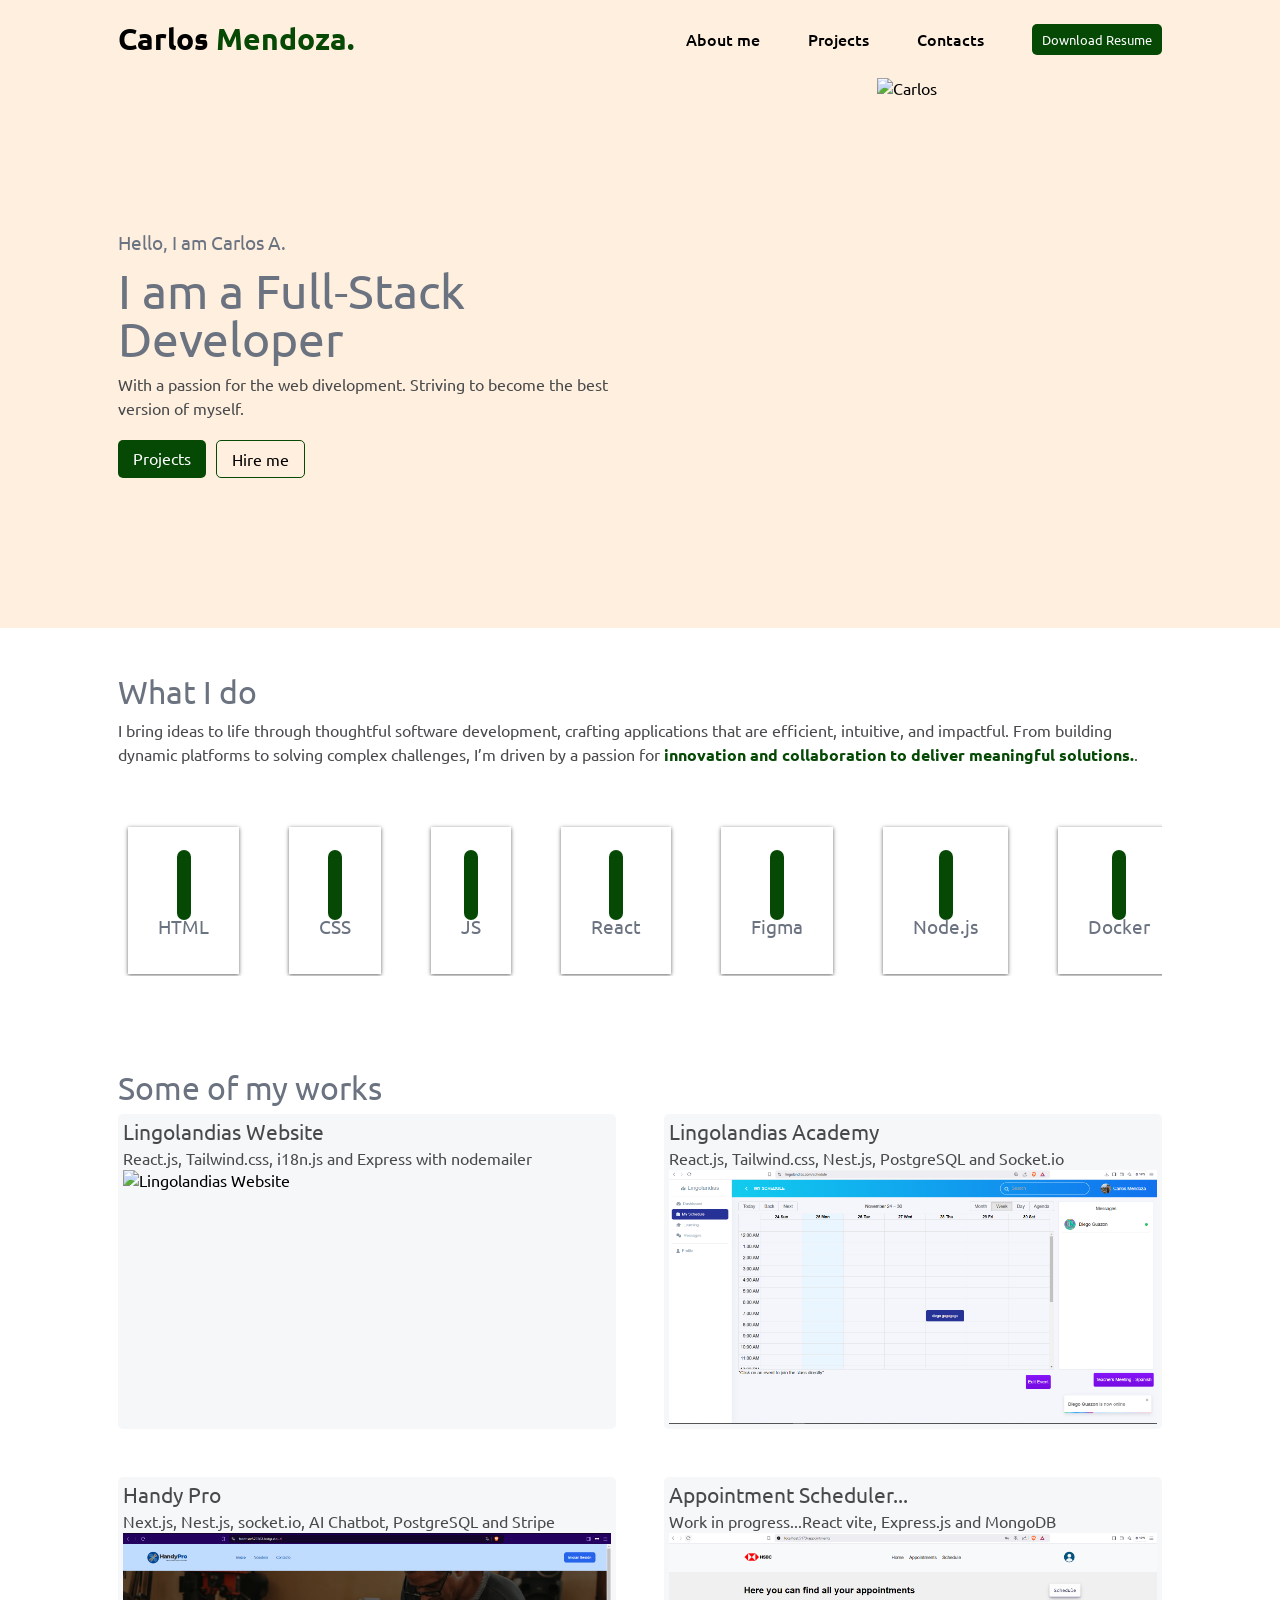
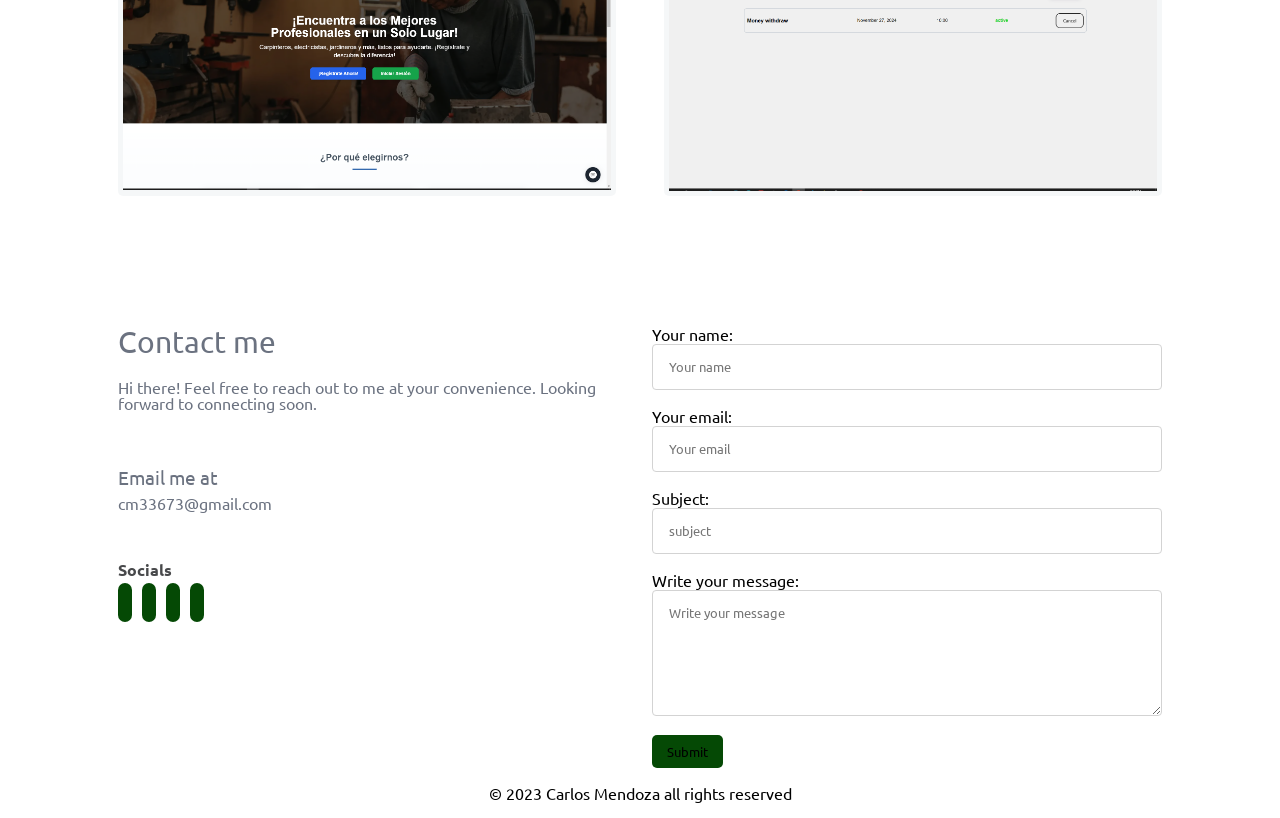
==== index.html @ b753b13e "updates on projects" ====
<!DOCTYPE html>
<html lang="en">
  <head>
    <meta charset="UTF-8" />
    <meta name="viewport" content="width=device-width, initial-scale=1.0" />
    <link rel="stylesheet" href="navbar.css" />
    <link rel="stylesheet" href="hero.css" />
    <link rel="stylesheet" href="skills.css" />
    <link rel="stylesheet" href="projects.css" />
    <link rel="stylesheet" href="contact.css" />
    <script
      type="module"
      src="https://unpkg.com/ionicons@7.1.0/dist/ionicons/ionicons.esm.js"
    ></script>
    <script
      nomodule
      src="https://unpkg.com/ionicons@7.1.0/dist/ionicons/ionicons.js"
    ></script>
    <script src="https://cdnjs.cloudflare.com/ajax/libs/gsap/3.7.1/gsap.min.js"></script>
    <script src="https://cdnjs.cloudflare.com/ajax/libs/gsap/3.7.1/ScrollTrigger.min.js"></script>
    <script src="script.js" defer></script>

    <title>My Portfolio</title>
  </head>
  <body>
    <header>
      <nav>
        <div class="container navbar">
          <a href="/porfolio" aria-label="Home">
            <h1>Carlos <span>Mendoza.</span></h1>
          </a>

          <ul class="nav-menu">
            <li>
              <a href="#about" aria-label="About me">About me</a>
            </li>
            <li>
              <a href="#projects" aria-label="Projects">Projects</a>
            </li>
            <li>
              <a href="#contact" aria-label="Contacts">Contacts</a>
            </li>
            <a href="/resume.pdf" download aria-label="Download Resume"
              ><button class="navbar-button">Download Resume</button></a
            >
          </ul>
          <div class="hamburger">
            <span class="bar"></span>
            <span class="bar"></span>
            <span class="bar"></span>
          </div>
        </div>
      </nav>
    </header>

    <section class="hero">
      <div class="container hero-container">
        <div class="hero-info animate">
          <hgroup>
            <h4>Hello, I am Carlos A.</h4>
            <h1>I am a Full-Stack Developer</h1>
          </hgroup>
          <p>
            With a passion for the web divelopment. Striving to become the best
            version of myself.
          </p>
          <div class="hero-btn-container">
            <a href="#projects" class="hero-button" aria-label="View Projects"
              >Projects</a
            >
            <a href="#contact" class="hero-button" aria-label="Hire me"
              >Hire me</a
            >
          </div>
        </div>
        <div class="hero-image-container animateImage">
          <img src="./assets/foto2.png" alt="Carlos" />
        </div>
      </div>
    </section>

    <section class="skills" id="about">
      <div class="container skills-container">
        <div class="skill-heading">
          <h2>What I do</h2>
          <p>
            I bring ideas to life through thoughtful software development,
            crafting applications that are efficient, intuitive, and impactful.
            From building dynamic platforms to solving complex challenges, I’m
            driven by a passion for
            <span
              >innovation and collaboration to deliver meaningful
              solutions.</span
            >.
          </p>
        </div>
        <div class="scrolling-container">
          <div class="skill-boxes">
            <div class="skill-box">
              <ion-icon name="logo-html5" aria-hidden="true"></ion-icon>
              <h3>HTML</h3>
            </div>
            <div class="skill-box">
              <ion-icon name="logo-css3" aria-hidden="true"></ion-icon>
              <h3>CSS</h3>
            </div>
            <div class="skill-box">
              <ion-icon name="logo-javascript" aria-hidden="true"></ion-icon>
              <h3>JS</h3>
            </div>
            <div class="skill-box">
              <ion-icon name="logo-react" aria-hidden="true"></ion-icon>
              <h3>React</h3>
            </div>
            <div class="skill-box">
              <ion-icon name="logo-figma" aria-hidden="true"></ion-icon>
              <h3>Figma</h3>
            </div>
            <div class="skill-box">
              <ion-icon name="logo-nodejs" aria-hidden="true"></ion-icon>
              <h3>Node.js</h3>
            </div>
            <div class="skill-box">
              <ion-icon name="logo-docker" aria-hidden="true"></ion-icon>
              <h3>Docker</h3>
            </div>
            <div class="skill-box">
              <ion-icon name="git-branch-outline" aria-hidden="true"></ion-icon>
              <h3>Git</h3>
            </div>
            <div class="skill-box">
              <ion-icon name="logo-github" aria-hidden="true"></ion-icon>
              <h3>GitHub</h3>
            </div>
            <!-- Duplicate icons for seamless scrolling -->
            <div class="skill-box">
              <ion-icon name="logo-html5" aria-hidden="true"></ion-icon>
              <h3>HTML</h3>
            </div>
            <div class="skill-box">
              <ion-icon name="logo-css3" aria-hidden="true"></ion-icon>
              <h3>CSS</h3>
            </div>
            <div class="skill-box">
              <ion-icon name="logo-javascript" aria-hidden="true"></ion-icon>
              <h3>JS</h3>
            </div>
            <div class="skill-box">
              <ion-icon name="logo-react" aria-hidden="true"></ion-icon>
              <h3>React</h3>
            </div>
            <div class="skill-box">
              <ion-icon name="logo-figma" aria-hidden="true"></ion-icon>
              <h3>Figma</h3>
            </div>
            <div class="skill-box">
              <ion-icon name="logo-nodejs" aria-hidden="true"></ion-icon>
              <h3>Node.js</h3>
            </div>
            <div class="skill-box">
              <ion-icon name="logo-docker" aria-hidden="true"></ion-icon>
              <h3>Docker</h3>
            </div>
            <div class="skill-box">
              <ion-icon name="git-branch-outline" aria-hidden="true"></ion-icon>
              <h3>Git</h3>
            </div>
            <div class="skill-box">
              <ion-icon name="logo-github" aria-hidden="true"></ion-icon>
              <h3>GitHub</h3>
            </div>
            <!-- Duplicate icons for seamless scrolling -->
            <div class="skill-box">
              <ion-icon name="logo-html5" aria-hidden="true"></ion-icon>
              <h3>HTML</h3>
            </div>
            <div class="skill-box">
              <ion-icon name="logo-css3" aria-hidden="true"></ion-icon>
              <h3>CSS</h3>
            </div>
            <div class="skill-box">
              <ion-icon name="logo-javascript" aria-hidden="true"></ion-icon>
              <h3>JS</h3>
            </div>
            <div class="skill-box">
              <ion-icon name="logo-react" aria-hidden="true"></ion-icon>
              <h3>React</h3>
            </div>
            <div class="skill-box">
              <ion-icon name="logo-figma" aria-hidden="true"></ion-icon>
              <h3>Figma</h3>
            </div>
            <div class="skill-box">
              <ion-icon name="logo-nodejs" aria-hidden="true"></ion-icon>
              <h3>Node.js</h3>
            </div>
            <div class="skill-box">
              <ion-icon name="logo-docker" aria-hidden="true"></ion-icon>
              <h3>Docker</h3>
            </div>
            <div class="skill-box">
              <ion-icon name="git-branch-outline" aria-hidden="true"></ion-icon>
              <h3>Git</h3>
            </div>
            <div class="skill-box">
              <ion-icon name="logo-github" aria-hidden="true"></ion-icon>
              <h3>GitHub</h3>
            </div>
          </div>
        </div>
      </div>
    </section>

    <section class="projects" id="projects">
      <div class="container">
        <h2 class="works">Some of my works</h2>
      </div>
      <div class="container projects-container">
        <div class="project">
          <div>
            <h3>Lingolandias Website</h3>
            <p>React.js, Tailwind.css, i18n.js and Express with nodemailer</p>
          </div>
          <div class="project-image-container">
            <img src="./assets/lingo-net.png" alt="Lingolandias Website" />
            <button
              class="project-button"
              data-project="Lingolandias Website"
              data-description="Lingolandias Website is built with React.js for the frontend, Tailwind.css for styling, i18n.js for internationalization, and Express with Nodemailer for handling backend email notifications for the test results, the messages to the staff."
              data-link="https://lingolandias.net"
            >
              Show Project
            </button>
          </div>
        </div>
        <div class="project">
          <div>
            <h3>Lingolandias Academy</h3>
            <p>React.js, Tailwind.css, Nest.js, PostgreSQL and Socket.io</p>
          </div>
          <div class="project-image-container">
            <img src="./assets/lingo-com.PNG" alt="Lingolandias Academy" />
            <button
              class="project-button"
              data-project="Lingolandias Academy"
              data-description="Lingolandias Academy is a learning platform for students of our online school developed using React.js and Tailwind.css for the frontend, Nest.js for the backend, PostgreSQL for the database, and Socket.io for real-time communication with chat integrations for a global chat where everyone can communicate and peer to peer chat with the teachers. It has a dockerized instance of jitsi-meet to have the online classes with each student or the meeting rooms with teachers from each language we teach: Spanish, English, Polish. For storage, I used AWS S3 to store the files and images and future videos of each languge courses. At the moment, I am using JWT for authentication and authorization. I have develped this project alone and is currently in production. All our students love it, though there is still a lot of work to do."
              data-link="https://lingolandias.com"
            >
              Show Project
            </button>
          </div>
        </div>
        <div class="project">
          <div>
            <h3>Handy Pro</h3>
            <p>
              Next.js, Nest.js, socket.io, AI Chatbot, PostgreSQL and Stripe
            </p>
          </div>
          <div class="project-image-container">
            <img src="./assets/handypro.PNG" alt="Handy Pro" />
            <button
              class="project-button"
              data-project="Handy Pro"
              data-description="Handy Pro is a project built with Next.js, Nest.js, and Socket.io for real-time communication. It includes an AI-powered chatbot and uses PostgreSQL for database management. Hosted on a VPS for performance and scalability. Although I must say that, this project was develop with 5 other developers, 3 working on the frontend and 3 working on the backend. I was part of the backend team. Where my main focus was the preload of the database, the chat integration with socket.io and the payment gateway with Stripe along with the creation of some endpoints for the frontend team."
              data-link="https://front.srv570363.hstgr.cloud"
            >
              Show Project
            </button>
          </div>
        </div>
        <div class="project">
          <div>
            <h3>Appointment Scheduler...</h3>
            <p>Work in progress...React vite, Express.js and MongoDB</p>
          </div>
          <div class="project-image-container">
            <img src="./assets/bank.PNG" alt="Appointment Scheduler" />
            <button
              class="project-button"
              data-project="Appointment Scheduler"
              data-description="The Appointment Scheduler is an ongoing project developed using React Vite for faster development, Express.js for the backend, and MongoDB for the database. It's a scheduling platform for managing appointments."
              data-link=""
            >
              Show Project
            </button>
          </div>
        </div>
      </div>
    </section>

    <!-- Modal -->
    <div id="project-modal" class="modal">
      <div class="modal-content">
        <span class="close-btn">&times;</span>
        <h3 id="modal-title"></h3>
        <p id="modal-description"></p>
        <a id="modal-link" href="#" target="_blank" class="modal-link"
          >Visit Project</a
        >
      </div>
    </div>

    <section class="contact" id="contact">
      <div class="container contact-container">
        <div class="contact-info">
          <h2>Contact me</h2>
          <p>
            Hi there! Feel free to reach out to me at your convenience. Looking
            forward to connecting soon.
          </p>
          <h3>Email me at</h3>
          <p aria-label="Email Address">cm33673@gmail.com</p>
          <div class="contact-socials">
            <h4>Socials</h4>
            <div class="contact-social-links">
              <a
                href="https://www.facebook.com/profile.php?id=100003361604436"
                aria-label="Facebook"
                target="_blank"
              >
                <ion-icon name="logo-facebook"></ion-icon>
              </a>
              <a
                href="https://www.linkedin.com/in/carlos-mendoza-060097225/"
                aria-label="LinkedIn"
                target="_blank"
              >
                <ion-icon name="logo-linkedin"></ion-icon>
              </a>
              <a
                href="https://www.linkedin.com/in/carlos-mendoza-060097225/"
                aria-label="Twitter"
                target="_blank"
              >
                <ion-icon name="logo-twitter"></ion-icon>
              </a>
              <a
                href="https://www.linkedin.com/in/carlos-mendoza-060097225/"
                aria-label="Instagram"
                target="_blank"
              >
                <ion-icon name="logo-instagram"></ion-icon>
              </a>
            </div>
          </div>
        </div>
        <div class="contact-form">
          <form action="https://formsubmit.co/cm33673@gmail.com" method="POST">
            <!-- hoeypot -->
            <input type="text" name="_honey" style="display: none" />
            <input type="hidden" name="_captcha" value="false" />
            <input
              type="hidden"
              name="_next"
              value="https://kuriarare.github.io/porfolio/success.html"
            />
            <div>
              <label for="name">Your name:</label>
              <input
                type="text"
                name="name"
                id="name"
                placeholder="Your name"
                required
              />
              <label for="email">Your email:</label>
              <input
                type="email"
                name="email"
                id="email"
                autocomplete="email"
                placeholder="Your email"
                required
              />
              <label for="subject">Subject:</label>
              <input
                type="text"
                name="subject"
                id="subject"
                autocomplete="off"
                placeholder="subject"
                required
              />
              <label for="message">Write your message:</label>
              <textarea
                name="message"
                id="message"
                rows="5"
                placeholder="Write your message"
                required
              ></textarea>
            </div>
            <button type="submit">Submit</button>
          </form>
        </div>
      </div>
    </section>

    <footer>
      <div class="container footer-container">
        <p>&copy; 2023 Carlos Mendoza all rights reserved</p>
      </div>
    </footer>

    <div class="btt-button">
      <a href="/" aria-label="Back to top">
        <ion-icon name="arrow-up-outline"></ion-icon>
      </a>
    </div>

    <script src="https://smtpjs.com/v3/smtp.js"></script>
  </body>
</html>
---- navbar.css ----
@import url("https://fonts.googleapis.com/css2?family=Ubuntu:wght@300;400;500;700&display=swap");

* {
  box-sizing: border-box;
  padding: 0;
  margin: 0;
  font-family: "Ubuntu", sans-serif;
}
html {
  scroll-behavior: smooth;
  /* background-color: #F1F5F9; */
}
a {
  text-decoration: none;
  color: inherit;
}

li {
  list-style: none;
}
.container {
  width: 89%;
  margin: auto;
  max-width: 1044px;
}

ion-icon {
  background-color: rgb(5, 73, 5);
  padding: 7px;
  font-size: 20px;
  color: white;
  border-radius: 50px;
  margin-bottom: 10px;
}
/* NAV STYLING */

nav {
  background-color: #feefde;
  padding: 20px 0;
  transition: all 0.3s ease-in-out;
}

.navbar {
  display: flex;
  justify-content: space-between;
  align-self: center;
}

.navbar h1 {
  font-size: 30px;
  font-weight: 700;
}
.navbar span {
  color: rgb(5, 73, 5);
}
.nav-menu {
  display: flex;
  align-items: center;
  gap: 3rem;
}

.nav-menu li {
  font-weight: 500;
}
.navbar-button {
  background-color: rgb(5, 73, 5);
  padding: 7px 10px;
  border-radius: 5px;
  color: white;
  border: none;
  cursor: pointer;
  transition: all 0.3s ease-in-out;
}
.navbar-button:hover {
  background-color: rgba(5, 73, 5, 0.697);
}

.bar {
  background-color: rgb(5, 73, 5);
  display: block;
  width: 23px;
  height: 3px;
  margin: 5px auto;
  transition: all 0.3s ease-in-out;
}
.hamburger {
  display: none;
}
.sticky-nav {
  position: fixed;
  top:0;
  left: 0;
  width: 100%;
  z-index: 100;
  background-color: white;
  box-shadow: 0px 2px 4px rgba(0, 0, 0, 0.1);
  transition: 0.3s all ease-in-out;
}

.no-scroll {
  overflow: hidden;
}

.nav-menu li.active{
  border-bottom: 2px solid rgb(5, 73, 5);

}


/* MEDIA QUERIES */

@media only screen and (max-width: 768px) {
  .hamburger {
    display: block;
  }
  .nav-menu {
    position: fixed;
    top: 4.4rem;
    right: 0;
    background-color: #feefde;
    width: 100%;
    height: 100%;
    flex-direction: column;
    padding: 6rem 0;
    z-index: 10;
    transition: all 0.3s;
    gap: 5rem;
    left: -100%;
  }

  .nav-menu.active {
    left: 0;
  }
  .hamburger.active .bar:nth-child(2) {
    opacity: 0;
  }
  .hamburger.active .bar:nth-child(1) {
    transform: translateY(8px) rotate(45deg);
  }
  .hamburger.active .bar:nth-child(3) {
    transform: translateY(-8px) rotate(-45deg);
  }
}
---- hero.css ----
/* HERO STYLING */
.hero {
    background-color: #feefde;
}
.hero-container {
    display: grid;
    grid-template-columns: repeat(2, minmax(0, 1fr));
    align-items: center;
    gap: 1.5rem;
}
.hero-image-container {
    display: flex;
    justify-content: center;
    align-items: center;
}

.hero-info h4 {
    font-size: 1.2rem;
    line-height: 1.75rem;
    color: #6b7280;
    font-weight: 400;
    margin-bottom: 10px;
}
.hero-info h1 {
    font-size: 3rem;
    line-height: 1;
    color: #6b7280;
    font-weight: 400;
    margin-bottom: 10px;
}
.hero-info p {
    font-size: 1rem;
    line-height: 1.5rem;
    font-weight: 400;
    color: #48494b;
}

.hero-btn-container {
    margin-top: 20px;
    display: flex;
    gap: 10px;
}

.hero-btn-container a:nth-child(1) {
    background-color: rgb(5, 73, 5);
    color: white;
    border: none;
    padding: 8px 15px;
    border-radius: 5px;
    cursor:pointer;
    transition: all 0.3s ease-in-out;
}
.hero-btn-container a:nth-child(1):hover {
    background-color: rgba(5, 73, 5, 0.697);
}
.hero-btn-container a:nth-child(2) {
    background-color: transparent;
    padding: 8px 15px;
    border-radius: 5px;
    border: 1px solid rgb(5, 73, 5);
    cursor: pointer;
    transition: all 0.3s ease-in-out;
}
.hero-btn-container a:nth-child(2):hover {
    background-color: rgba(5, 73, 5, 0.697);
    color: white;
}
.hero-container img {
    height: 550px;
    position: relative;
}

@media only screen and (max-width: 768px) {
    .hero-container {
        grid-template-columns: repeat(1, minmax(0, 1fr));
        text-align: center;
    }

    .hero-btn-container {
        justify-content: center;
    }

    .hero-info h4 {
        margin-top: 40px;
    }
}
---- skills.css ----
.skills {
    padding: 3rem 0;
}
.skill-heading h2, .works {
    font-size: 2rem;
    line-height: 1;
    color: #6b7280;
    font-weight: 400;
    margin-bottom: 10px;
}

.skill-heading p {
    font-size: 1rem;
    line-height: 1.5rem;
    font-weight: 400;
    color: #48494b;
}
.skill-heading span {
    color: rgb(5, 73, 5);
    font-weight: 700;
}

.skill-boxes {
    display: grid;
    grid-template-columns: repeat(6, minmax(0, 1fr));
    grid-row: repeat(2);
    gap: 30px;
    text-align: center;
    margin-top: 60px;
    padding-bottom: 2px;
}



.skill-box {
    box-shadow: rgba(0, 0, 0, 0.6) 0px 1px 4px;
    padding: 30px;
    cursor: pointer;
    transition: transform 0.3s ;
}
.skill-box:hover {
    transform: scale(1.08);
}
.skill-box ion-icon {
    font-size: 3rem;
    
}

.skill-box h3 {
    font-weight: 400;
    color: #6b7280;
    margin-bottom: 5px;
}
.skill-box p {
    font-weight: 1rem;
    line-height: 1.5rem;
    font-weight: 400;
    color: #48494b;
}
.scrolling-container {
    overflow: hidden;
    position: relative;
    white-space: nowrap;
}

.skill-boxes {
    display: inline-flex;
    animation: scroll-left 40s linear infinite;
    animation-play-state: running;
}

.skill-boxes:hover {
    animation-play-state: paused; 
}

@keyframes scroll-left {
    from {
        transform: translateX(0%);
    }
    to {
        transform: translateX(-100%);
    }
}

.skill-box {
    display: inline-block;
    margin: 0 10px;
    text-align: center;
    cursor: pointer;
}

.skill-box:hover {
    transform: scale(1.08); 
}

/* Responsive adjustments */
@media only screen and (max-width: 768px) {
    .skill-boxes {
        grid-template-columns: repeat(2, minmax(0, 1fr));
    }
}
---- projects.css ----
.projects {
    padding-block: 3rem;
}
.projects-container {
    display: grid;
    grid-template-columns: repeat(2, minmax(0, 1fr));
    gap: 3rem;
}

.project {
    background-color: rgba(112,128, 144, 0.067);
    box-shadow: rgba(0,0,0,0.1 6) 0px 1px 4px;
    border-radius: 5px;
    padding: 5px;
    cursor:pointer;
    position: relative;
    transition: all 0.3s ease-in-out;
}

.project h3 {
    font-size: 1.3rem;
    line-height: 1.5rem;
    font-weight: 400;
    color: #48494b;
    margin-bottom: 3px;
}

.project p {
    font-size: 1rem;
    line-height: 1.5rem;
    font-weight: 400;
    color: #48494b;
}

.project-button {
    display: none;
    position: absolute;
    top: 50%;
    left: 50%;
    transform: translate(-50%, -50%);
    background-color: rgb(5,73,5);
    color: white;
    border: none;
    padding: 8px 15px;
    border-radius: 5px;
}

.project:hover .project-button {
    display: block;
    cursor: pointer;
}
.project-hover-bg {
    display: none;
    width: 100%;
    height: 100%;
    position: absolute;
    background-color: rgba(255,255,255, 0.278);
    top: 0;
}

.project:hover .project-hover-bg{
    display: block;

}

.project-image-container {
    display: flex;
    align-items: center;
    justify-content: center;
}

.project img {
    width: 100%;
    max-width: 500px;
}

/* Modal styles */
.modal {
    display: none;
    position: fixed;
    z-index: 1000;
    left: 0;
    top: 0;
    width: 100%;
    height: 100%;
    overflow: auto;
    background-color: rgba(0, 0, 0, 0.8);
  }
  
  .modal-content {
    background-color: white;
    margin: 10% auto;
    padding: 20px;
    border-radius: 8px;
    max-width: 500px;
    text-align: center;
  }


#modal-title {
    color: rgb(5, 73, 5);
    font-weight: 700;
    font-size: 24px;
    margin-bottom: 15px;
  }
  
  /* Description text */
  #modal-description {
    color: #666; /* Light gray color for description */
    font-size: 16px;
    line-height: 1.5;
    margin-bottom: 20px;
  }
  
  .close-btn {
    color: rgb(5, 73, 5);
    float: right;
    font-size: 1.5rem;
    cursor: pointer;
  }
  
  .modal-link {
    display: inline-block;
    margin-top: 15px;
    padding: 10px 20px;
    background-color: rgb(5, 73, 5);
    color: white;
    text-decoration: none;
    border-radius: 5px;
  }

@media only screen and (max-width: 768px) {
   .projects-container {
    grid-template-columns: repeat(1, minmax(0, 1fr));
   }
}
---- contact.css ----
.contact {
    padding-top: 5rem;
    width: 100%;
}

.contact-container {
    display: grid;
    grid-template-columns: repeat(2, minmax(0, 1fr));
    gap: 1.5rem;
}

.contact-info h2 {
    font-size: 1.875rem;
    line-height: 2.25rem;
    margin-bottom: 1.2rem;
    font-weight: 400;
    color: #6b7280;
}

.contact-info p {
    font-size: 1rem;
    line-height: 1rem;
    font-weight: 400;
    color: #6b7280;
}

.contact-info h3 {
    margin-top: 3rem;
    font-size: 1.2rem;
    color: #6b7280;
    font-weight: 400;
    line-height: 2.25rem;
}

.contact-info h4 {
    color: #48494b;
    font-weight: 700;
}

.contact-socials {
    margin-top: 3rem;
}

.contact-social-links {
    display: flex;
    gap: 10px;
    margin-top: 0.6em;
}

form {
    width: 100%;
    
}

form input,textarea {
    width: 100%;
    color: gray;
    border: 1px solid rgb(211, 211, 211);
    outline: rgb(5,73,5);
    border-radius: 0.25rem;
    line-height: 1.25rem;
    padding: 0.75rem 1rem;
    margin-bottom: 1rem;
}

form button {
    background-color: rgb(5,73,5);
    border: none;
    padding: 8px 15px;
    border-radius: 5px;
    transition: 0.3s all ease-in-out;
    cursor: pointer;
}

form button:hover {
    background-color: rgba(5, 73, 5, 0.697);
}

@media only screen and (max-width: 768px) {
   
        .contact-container {
            grid-template-columns: repeat(1, minmax(0, 1fr));
        }

    }

.btt-button {
    display: none;
    position: fixed;
    right: 10px;
    bottom: 3rem;
    cursor: pointer;
   
}

.show-btt-button {
    display: block;
}

/* FOOTER STYLES */

.footer-container {
    text-align: center;
    padding: 15px 0;
}
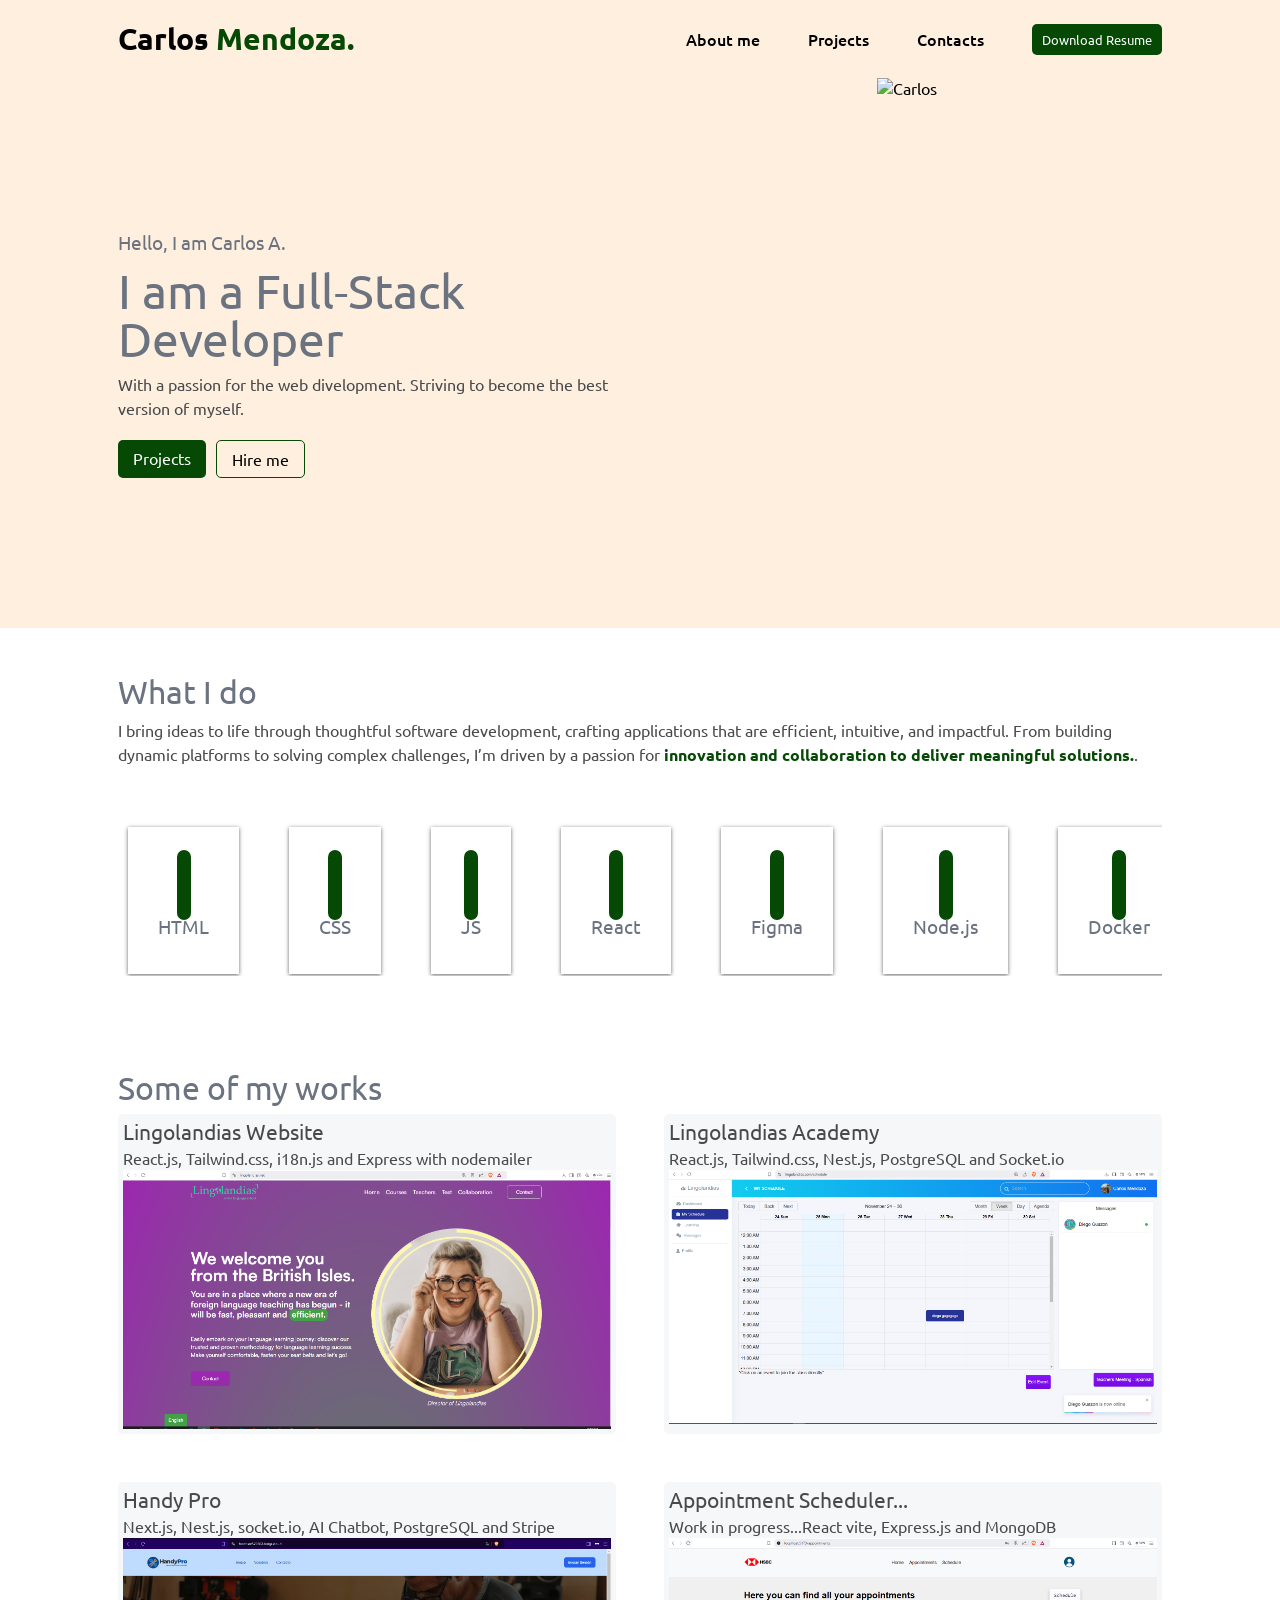
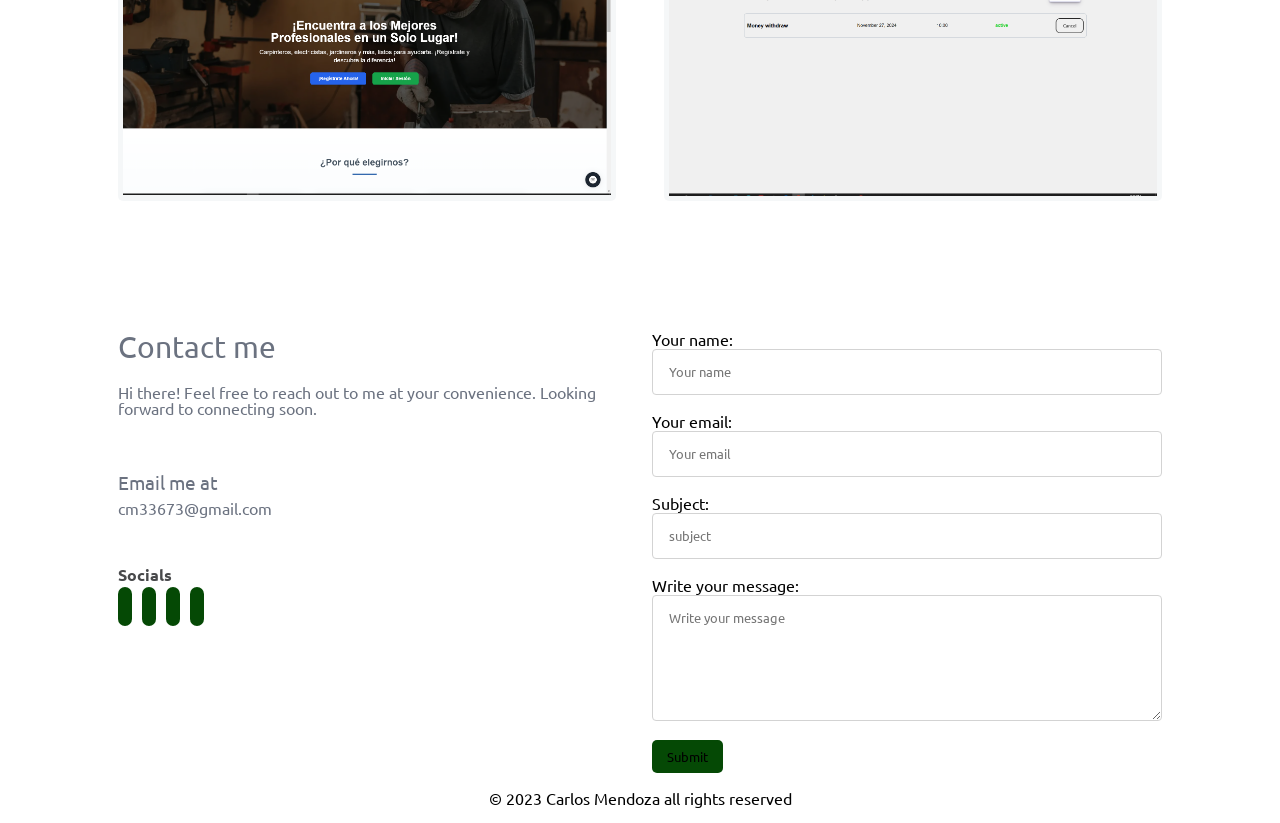
==== commit f993f055: "fixed picture" ====
--- a/index.html
+++ b/index.html
@@ -222,7 +222,7 @@
             <p>React.js, Tailwind.css, i18n.js and Express with nodemailer</p>
           </div>
           <div class="project-image-container">
-            <img src="./assets/lingo-net.png" alt="Lingolandias Website" />
+            <img src="./assets/lingo-net.PNG" alt="Lingolandias Website" />
             <button
               class="project-button"
               data-project="Lingolandias Website"
@@ -243,7 +243,7 @@
             <button
               class="project-button"
               data-project="Lingolandias Academy"
-              data-description="Lingolandias Academy is a learning platform for students of our online school developed using React.js and Tailwind.css for the frontend, Nest.js for the backend, PostgreSQL for the database, and Socket.io for real-time communication with chat integrations for a global chat where everyone can communicate and peer to peer chat with the teachers. It has a dockerized instance of jitsi-meet to have the online classes with each student or the meeting rooms with teachers from each language we teach: Spanish, English, Polish. For storage, I used AWS S3 to store the files and images and future videos of each languge courses. At the moment, I am using JWT for authentication and authorization. I have develped this project alone and is currently in production. All our students love it, though there is still a lot of work to do."
+              data-description="Lingolandias Academy is a learning platform for students of our online school developed using React.js and Tailwind.css for the frontend, Nest.js for the backend, PostgreSQL for the database, and Socket.io for real-time communication with chat integrations for a global chat where everyone can communicate and peer to peer chat with the teachers. It has a dockerized instance of jitsi-meet to have the online classes with each student or the meeting rooms with teachers from each language we teach: Spanish, English, Polish. For storage, I used AWS S3 to store the files and images and future videos of each languge courses. At the moment, I am using JWT for authentication and authorization. The project (frontend and backend) is deployed on a Hostinger VPS using Nginx and Let's Encrypt certificates. I have develped this project alone and is currently in production. All our students love it, though there is still a lot of work to do."
               data-link="https://lingolandias.com"
             >
               Show Project
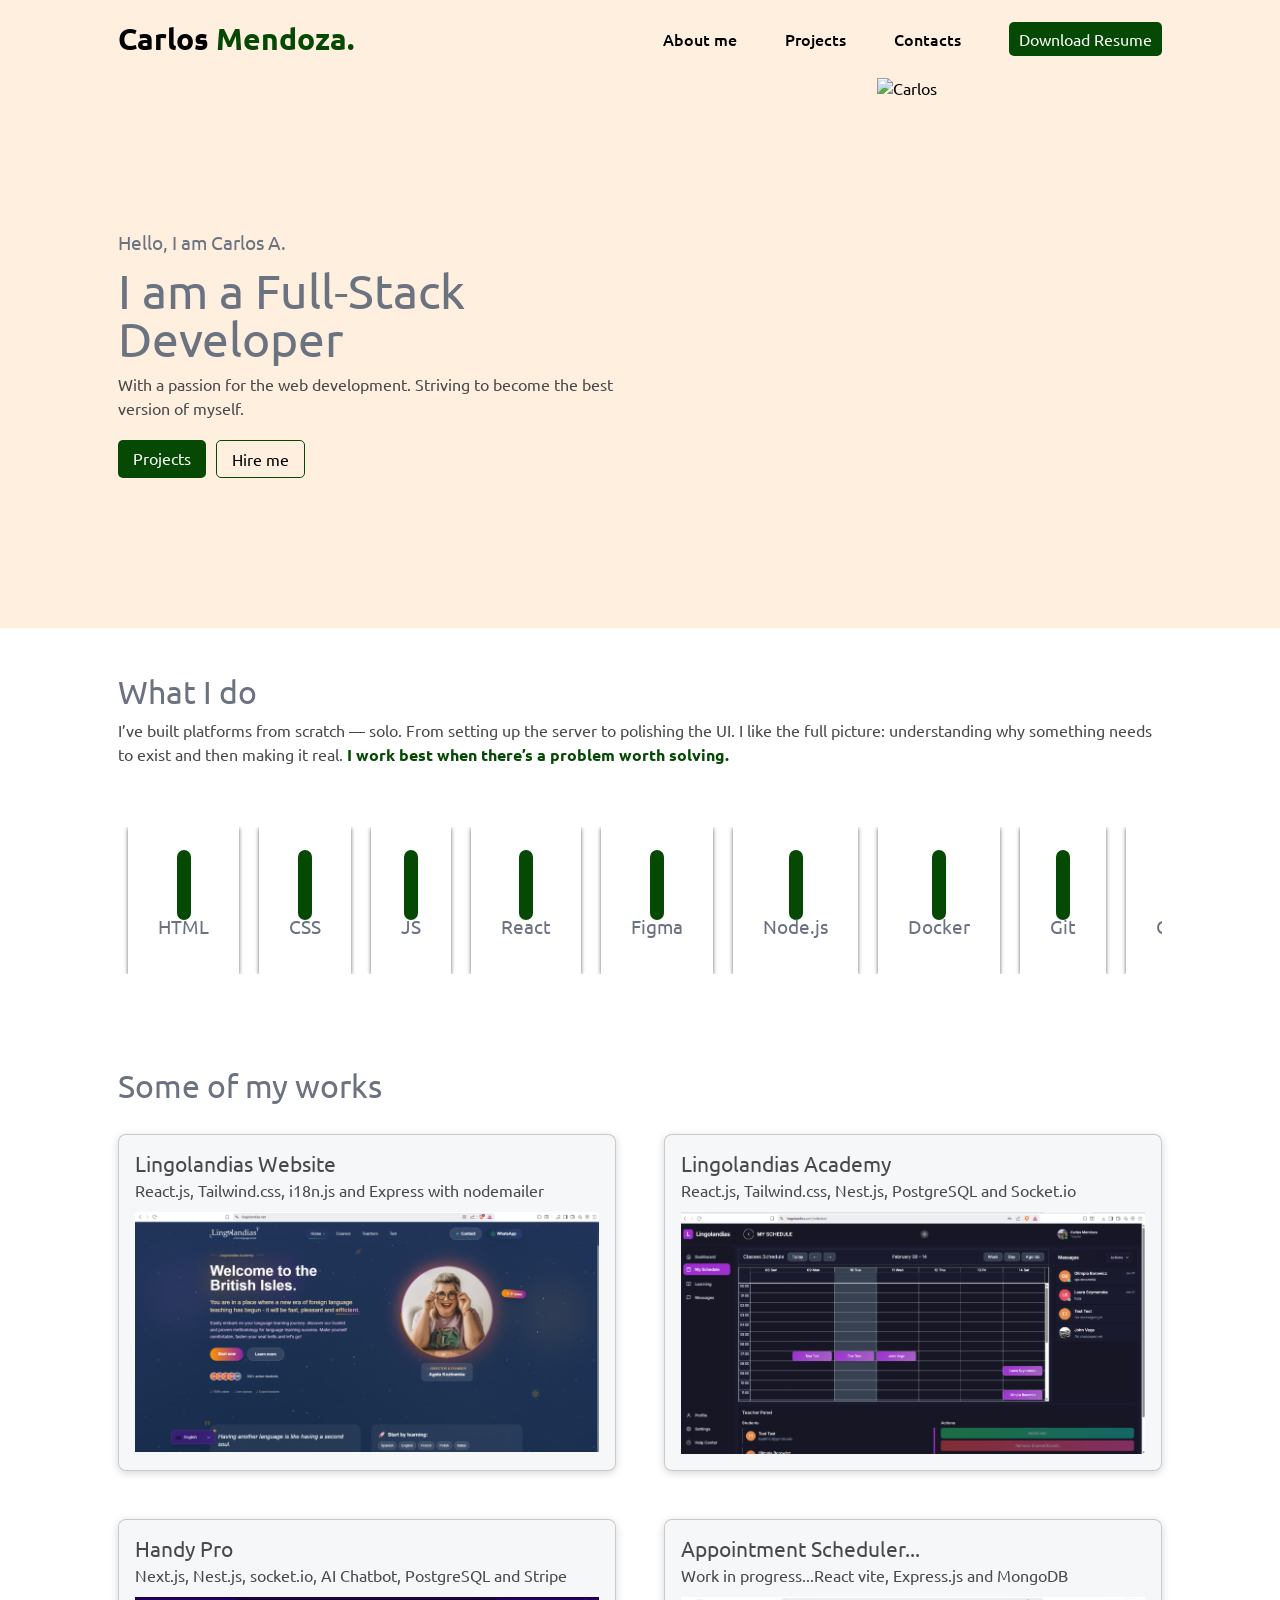
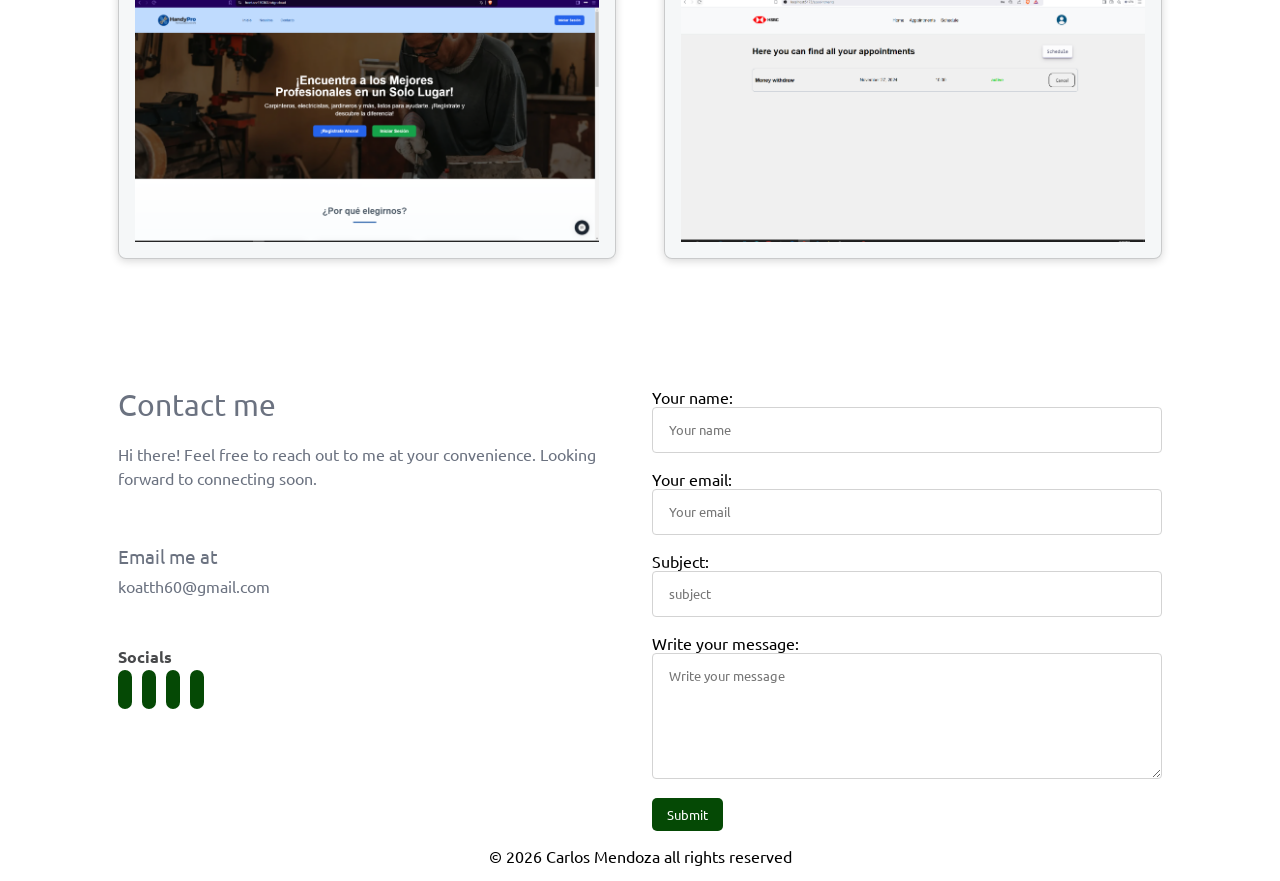
==== commit 0fbd4f2a: "Portfolio improvements: carousel fix, dead code cleanup, UI polish - Fix infinite skill ticker (2 co" ====
--- a/index.html
+++ b/index.html
@@ -17,7 +17,6 @@
       src="https://unpkg.com/ionicons@7.1.0/dist/ionicons/ionicons.js"
     ></script>
     <script src="https://cdnjs.cloudflare.com/ajax/libs/gsap/3.7.1/gsap.min.js"></script>
-    <script src="https://cdnjs.cloudflare.com/ajax/libs/gsap/3.7.1/ScrollTrigger.min.js"></script>
     <script src="script.js" defer></script>
 
     <title>My Portfolio</title>
@@ -26,7 +25,7 @@
     <header>
       <nav>
         <div class="container navbar">
-          <a href="/porfolio" aria-label="Home">
+          <a href="./" aria-label="Home">
             <h1>Carlos <span>Mendoza.</span></h1>
           </a>
 
@@ -40,9 +39,7 @@
             <li>
               <a href="#contact" aria-label="Contacts">Contacts</a>
             </li>
-            <a href="/resume.pdf" download aria-label="Download Resume"
-              ><button class="navbar-button">Download Resume</button></a
-            >
+            <a href="/resume.pdf" download aria-label="Download Resume" class="navbar-button">Download Resume</a>
           </ul>
           <div class="hamburger">
             <span class="bar"></span>
@@ -61,7 +58,7 @@
             <h1>I am a Full-Stack Developer</h1>
           </hgroup>
           <p>
-            With a passion for the web divelopment. Striving to become the best
+            With a passion for the web development. Striving to become the best
             version of myself.
           </p>
           <div class="hero-btn-container">
@@ -84,55 +81,14 @@
         <div class="skill-heading">
           <h2>What I do</h2>
           <p>
-            I bring ideas to life through thoughtful software development,
-            crafting applications that are efficient, intuitive, and impactful.
-            From building dynamic platforms to solving complex challenges, I’m
-            driven by a passion for
-            <span
-              >innovation and collaboration to deliver meaningful
-              solutions.</span
-            >.
+            I’ve built platforms from scratch — solo. From setting up the server
+            to polishing the UI. I like the full picture: understanding why
+            something needs to exist and then making it real.
+            <span>I work best when there’s a problem worth solving.</span>
           </p>
         </div>
         <div class="scrolling-container">
           <div class="skill-boxes">
-            <div class="skill-box">
-              <ion-icon name="logo-html5" aria-hidden="true"></ion-icon>
-              <h3>HTML</h3>
-            </div>
-            <div class="skill-box">
-              <ion-icon name="logo-css3" aria-hidden="true"></ion-icon>
-              <h3>CSS</h3>
-            </div>
-            <div class="skill-box">
-              <ion-icon name="logo-javascript" aria-hidden="true"></ion-icon>
-              <h3>JS</h3>
-            </div>
-            <div class="skill-box">
-              <ion-icon name="logo-react" aria-hidden="true"></ion-icon>
-              <h3>React</h3>
-            </div>
-            <div class="skill-box">
-              <ion-icon name="logo-figma" aria-hidden="true"></ion-icon>
-              <h3>Figma</h3>
-            </div>
-            <div class="skill-box">
-              <ion-icon name="logo-nodejs" aria-hidden="true"></ion-icon>
-              <h3>Node.js</h3>
-            </div>
-            <div class="skill-box">
-              <ion-icon name="logo-docker" aria-hidden="true"></ion-icon>
-              <h3>Docker</h3>
-            </div>
-            <div class="skill-box">
-              <ion-icon name="git-branch-outline" aria-hidden="true"></ion-icon>
-              <h3>Git</h3>
-            </div>
-            <div class="skill-box">
-              <ion-icon name="logo-github" aria-hidden="true"></ion-icon>
-              <h3>GitHub</h3>
-            </div>
-            <!-- Duplicate icons for seamless scrolling -->
             <div class="skill-box">
               <ion-icon name="logo-html5" aria-hidden="true"></ion-icon>
               <h3>HTML</h3>
@@ -310,7 +266,7 @@
             forward to connecting soon.
           </p>
           <h3>Email me at</h3>
-          <p aria-label="Email Address">cm33673@gmail.com</p>
+          <p aria-label="Email Address">koatth60@gmail.com</p>
           <div class="contact-socials">
             <h4>Socials</h4>
             <div class="contact-social-links">
@@ -346,7 +302,7 @@
           </div>
         </div>
         <div class="contact-form">
-          <form action="https://formsubmit.co/cm33673@gmail.com" method="POST">
+          <form action="https://formsubmit.co/koatth60@gmail.com" method="POST">
             <!-- hoeypot -->
             <input type="text" name="_honey" style="display: none" />
             <input type="hidden" name="_captcha" value="false" />
@@ -399,7 +355,7 @@
 
     <footer>
       <div class="container footer-container">
-        <p>&copy; 2023 Carlos Mendoza all rights reserved</p>
+        <p>&copy; 2026 Carlos Mendoza all rights reserved</p>
       </div>
     </footer>
 
@@ -409,6 +365,5 @@
       </a>
     </div>
 
-    <script src="https://smtpjs.com/v3/smtp.js"></script>
   </body>
 </html>
--- a/skills.css
+++ b/skills.css
@@ -20,18 +20,6 @@
     font-weight: 700;
 }
 
-.skill-boxes {
-    display: grid;
-    grid-template-columns: repeat(6, minmax(0, 1fr));
-    grid-row: repeat(2);
-    gap: 30px;
-    text-align: center;
-    margin-top: 60px;
-    padding-bottom: 2px;
-}
-
-
-
 .skill-box {
     box-shadow: rgba(0, 0, 0, 0.6) 0px 1px 4px;
     padding: 30px;
@@ -52,7 +40,6 @@
     margin-bottom: 5px;
 }
 .skill-box p {
-    font-weight: 1rem;
     line-height: 1.5rem;
     font-weight: 400;
     color: #48494b;
@@ -61,6 +48,7 @@
     overflow: hidden;
     position: relative;
     white-space: nowrap;
+    margin-top: 60px;
 }
 
 .skill-boxes {
@@ -78,7 +66,7 @@
         transform: translateX(0%);
     }
     to {
-        transform: translateX(-100%);
+        transform: translateX(-50%);
     }
 }
 
@@ -93,12 +81,6 @@
     transform: scale(1.08); 
 }
 
-/* Responsive adjustments */
-@media only screen and (max-width: 768px) {
-    .skill-boxes {
-        grid-template-columns: repeat(2, minmax(0, 1fr));
-    }
-}
 
 
 
--- a/projects.css
+++ b/projects.css
@@ -5,13 +5,15 @@
     display: grid;
     grid-template-columns: repeat(2, minmax(0, 1fr));
     gap: 3rem;
+    margin-top: 2rem;
 }
 
 .project {
     background-color: rgba(112,128, 144, 0.067);
-    box-shadow: rgba(0,0,0,0.1 6) 0px 1px 4px;
-    border-radius: 5px;
-    padding: 5px;
+    box-shadow: rgba(0,0,0,0.16) 0px 2px 8px;
+    border: 1px solid rgba(0,0,0,0.18);
+    border-radius: 8px;
+    padding: 16px;
     cursor:pointer;
     position: relative;
     transition: all 0.3s ease-in-out;
@@ -30,6 +32,7 @@
     line-height: 1.5rem;
     font-weight: 400;
     color: #48494b;
+    margin-bottom: 10px;
 }
 
 .project-button {
@@ -48,19 +51,6 @@
 .project:hover .project-button {
     display: block;
     cursor: pointer;
-}
-.project-hover-bg {
-    display: none;
-    width: 100%;
-    height: 100%;
-    position: absolute;
-    background-color: rgba(255,255,255, 0.278);
-    top: 0;
-}
-
-.project:hover .project-hover-bg{
-    display: block;
-
 }
 
 .project-image-container {
--- a/contact.css
+++ b/contact.css
@@ -19,7 +19,7 @@
 
 .contact-info p {
     font-size: 1rem;
-    line-height: 1rem;
+    line-height: 1.5rem;
     font-weight: 400;
     color: #6b7280;
 }
@@ -65,6 +65,7 @@
 
 form button {
     background-color: rgb(5,73,5);
+    color: white;
     border: none;
     padding: 8px 15px;
     border-radius: 5px;
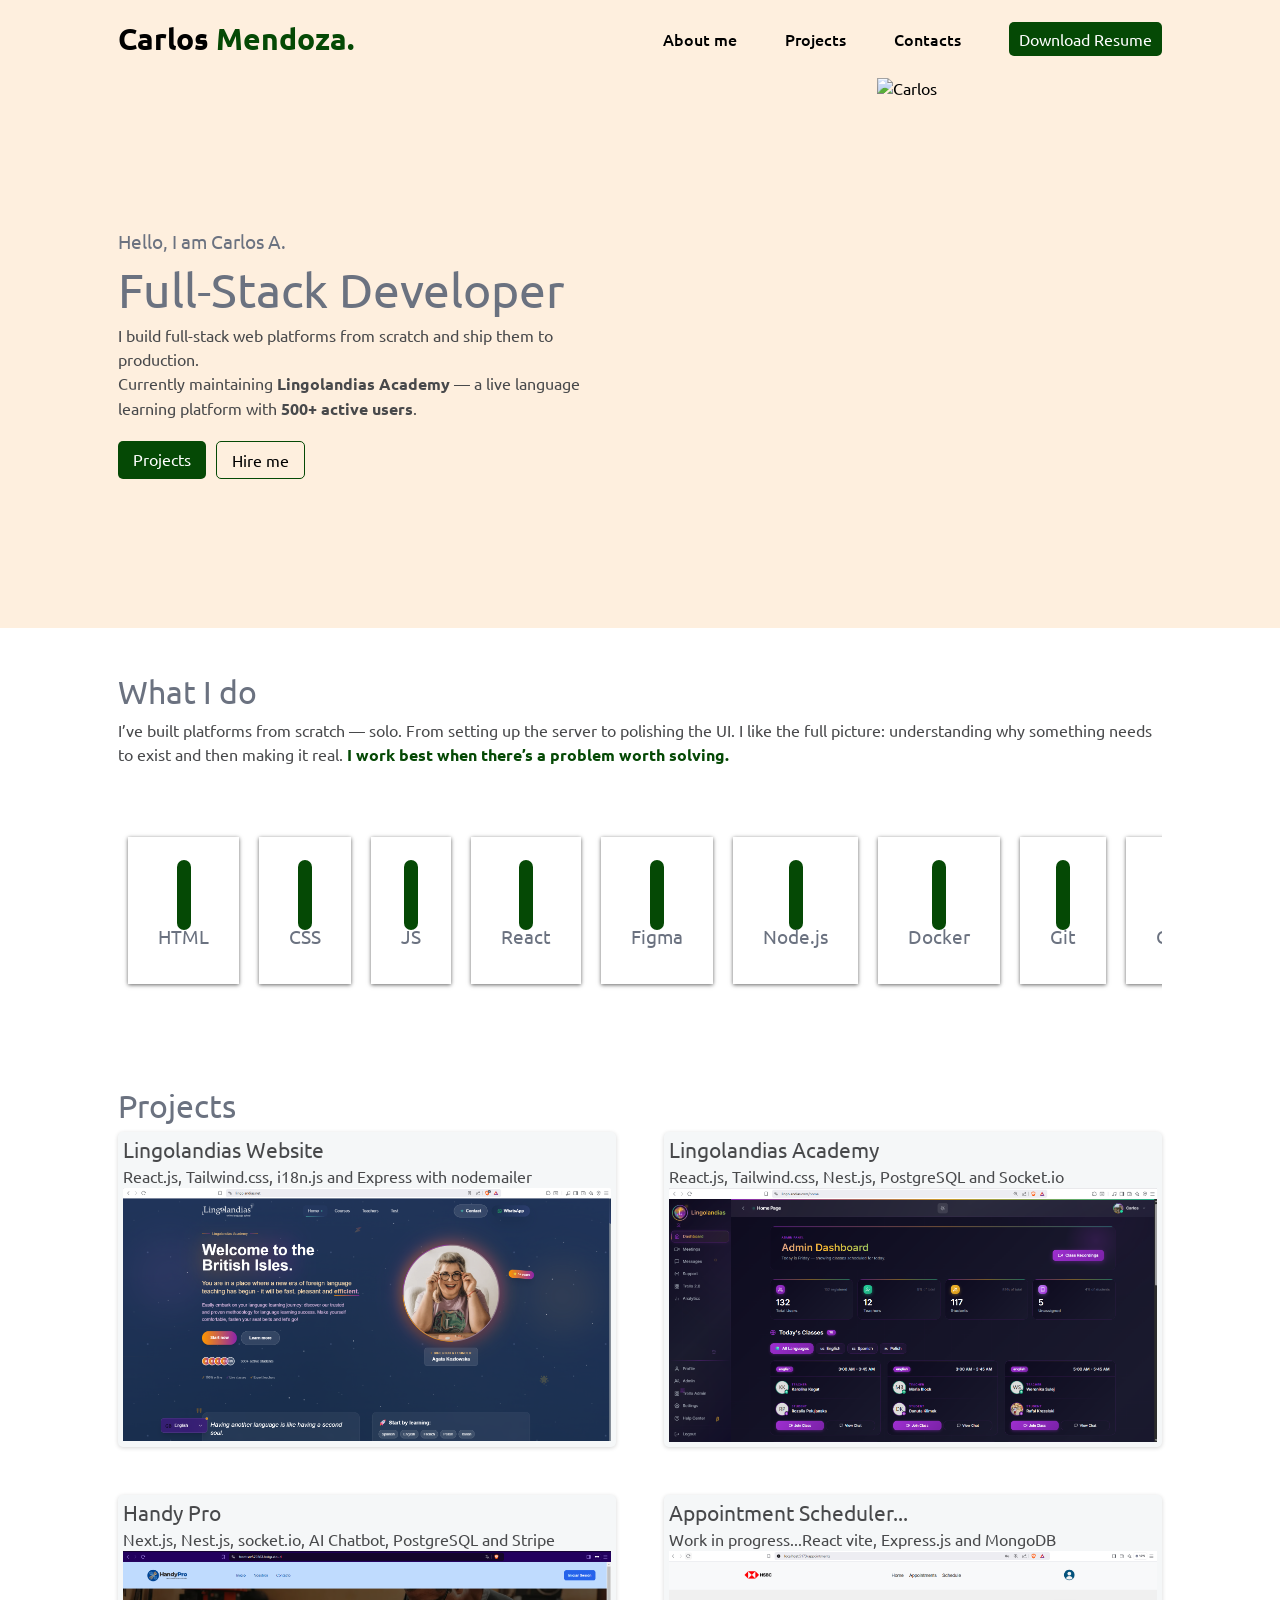
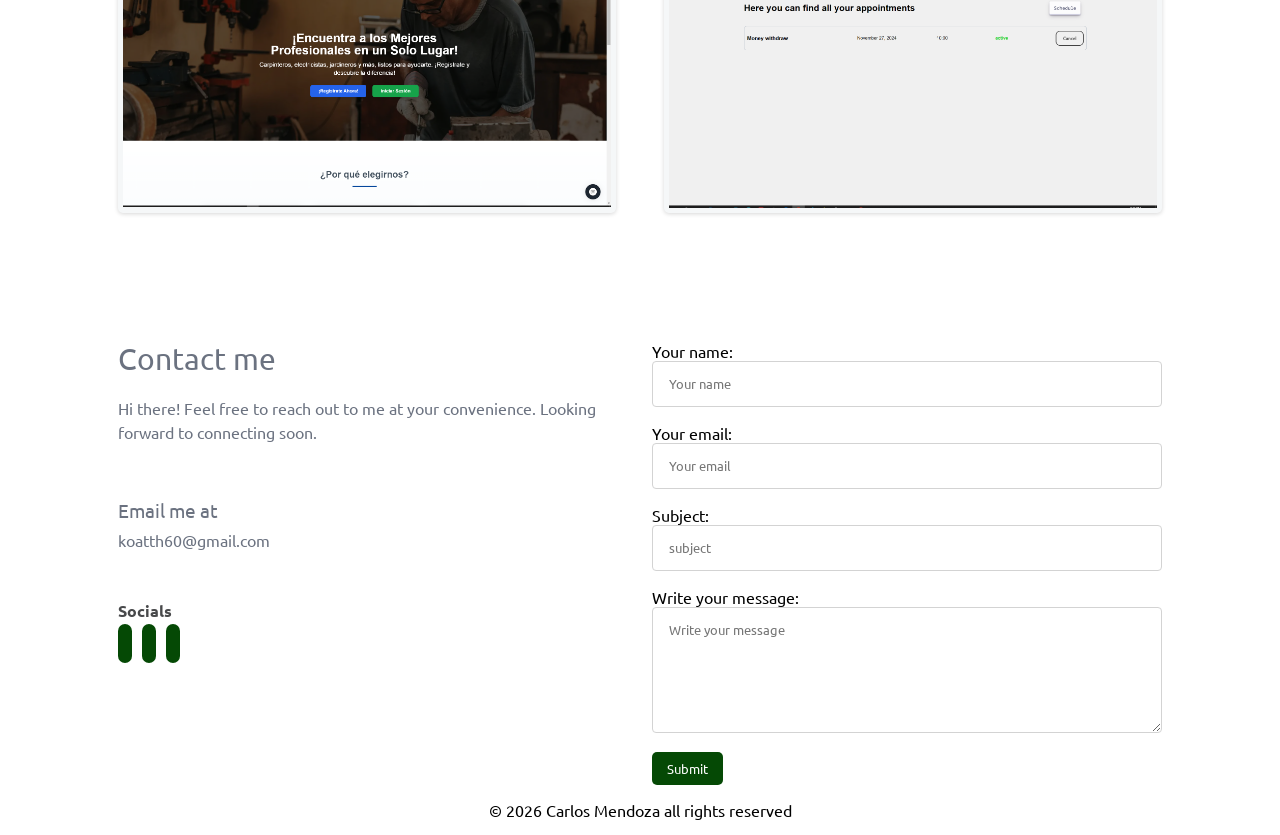
==== commit b18cbf91: "Improve hero section, fix broken social links, fix form redirect" ====
--- a/index.html
+++ b/index.html
@@ -19,7 +19,7 @@
     <script src="https://cdnjs.cloudflare.com/ajax/libs/gsap/3.7.1/gsap.min.js"></script>
     <script src="script.js" defer></script>
 
-    <title>My Portfolio</title>
+    <title>Carlos Mendoza — Full-Stack Developer</title>
   </head>
   <body>
     <header>
@@ -55,11 +55,11 @@
         <div class="hero-info animate">
           <hgroup>
             <h4>Hello, I am Carlos A.</h4>
-            <h1>I am a Full-Stack Developer</h1>
+            <h1>Full-Stack Developer</h1>
           </hgroup>
           <p>
-            With a passion for the web development. Striving to become the best
-            version of myself.
+            I build full-stack web platforms from scratch and ship them to production.<br/>
+            Currently maintaining <strong>Lingolandias Academy</strong> — a live language learning platform with <strong>500+ active users</strong>.
           </p>
           <div class="hero-btn-container">
             <a href="#projects" class="hero-button" aria-label="View Projects"
@@ -169,7 +169,7 @@
 
     <section class="projects" id="projects">
       <div class="container">
-        <h2 class="works">Some of my works</h2>
+        <h2 class="works">Projects</h2>
       </div>
       <div class="container projects-container">
         <div class="project">
@@ -285,19 +285,13 @@
                 <ion-icon name="logo-linkedin"></ion-icon>
               </a>
               <a
-                href="https://www.linkedin.com/in/carlos-mendoza-060097225/"
-                aria-label="Twitter"
+                href="https://github.com/koatth60"
+                aria-label="GitHub"
                 target="_blank"
               >
-                <ion-icon name="logo-twitter"></ion-icon>
+                <ion-icon name="logo-github"></ion-icon>
               </a>
-              <a
-                href="https://www.linkedin.com/in/carlos-mendoza-060097225/"
-                aria-label="Instagram"
-                target="_blank"
-              >
-                <ion-icon name="logo-instagram"></ion-icon>
-              </a>
+              
             </div>
           </div>
         </div>
@@ -309,7 +303,7 @@
             <input
               type="hidden"
               name="_next"
-              value="https://kuriarare.github.io/porfolio/success.html"
+              value="https://koatth60.github.io/success.html"
             />
             <div>
               <label for="name">Your name:</label>
--- a/skills.css
+++ b/skills.css
@@ -49,6 +49,7 @@
     position: relative;
     white-space: nowrap;
     margin-top: 60px;
+    padding: 10px 0;
 }
 
 .skill-boxes {
--- a/projects.css
+++ b/projects.css
@@ -5,15 +5,13 @@
     display: grid;
     grid-template-columns: repeat(2, minmax(0, 1fr));
     gap: 3rem;
-    margin-top: 2rem;
 }
 
 .project {
     background-color: rgba(112,128, 144, 0.067);
-    box-shadow: rgba(0,0,0,0.16) 0px 2px 8px;
-    border: 1px solid rgba(0,0,0,0.18);
-    border-radius: 8px;
-    padding: 16px;
+    box-shadow: rgba(0,0,0,0.16) 0px 1px 4px;
+    border-radius: 5px;
+    padding: 5px;
     cursor:pointer;
     position: relative;
     transition: all 0.3s ease-in-out;
@@ -32,7 +30,6 @@
     line-height: 1.5rem;
     font-weight: 400;
     color: #48494b;
-    margin-bottom: 10px;
 }
 
 .project-button {
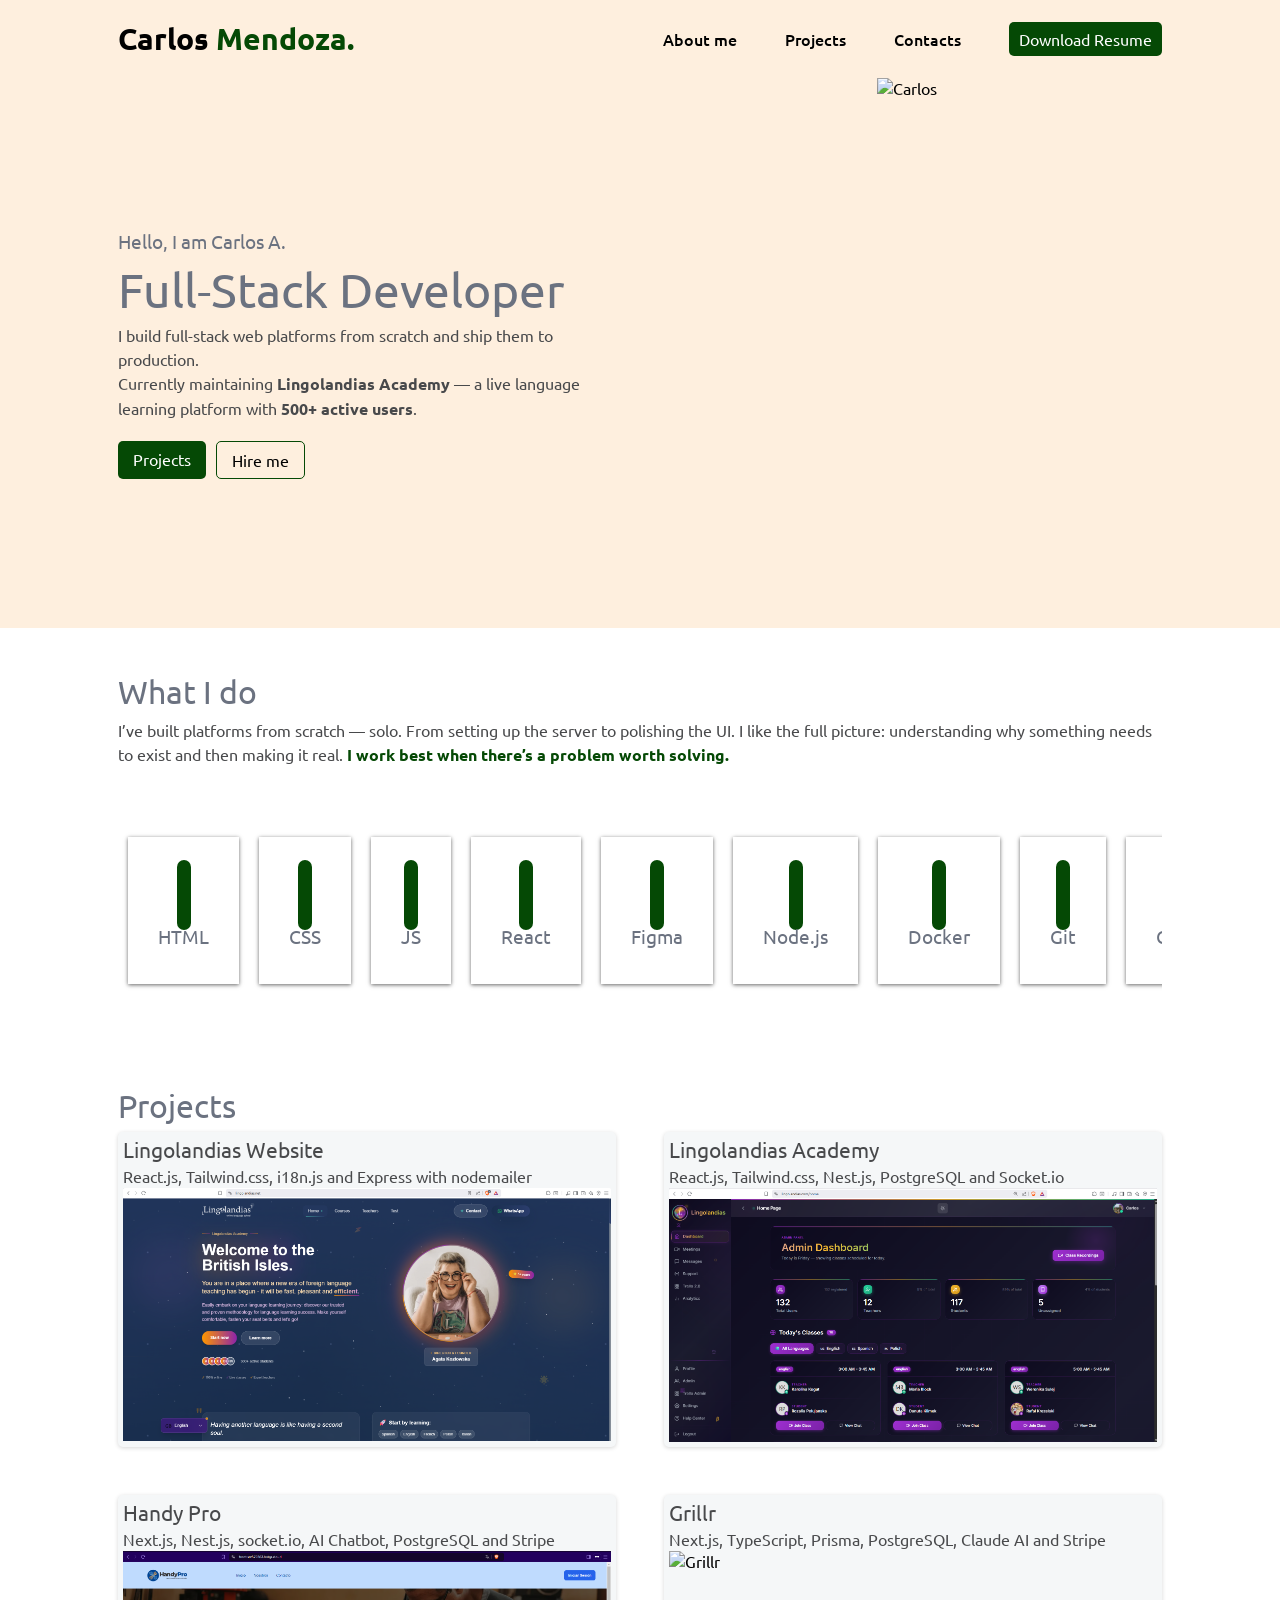
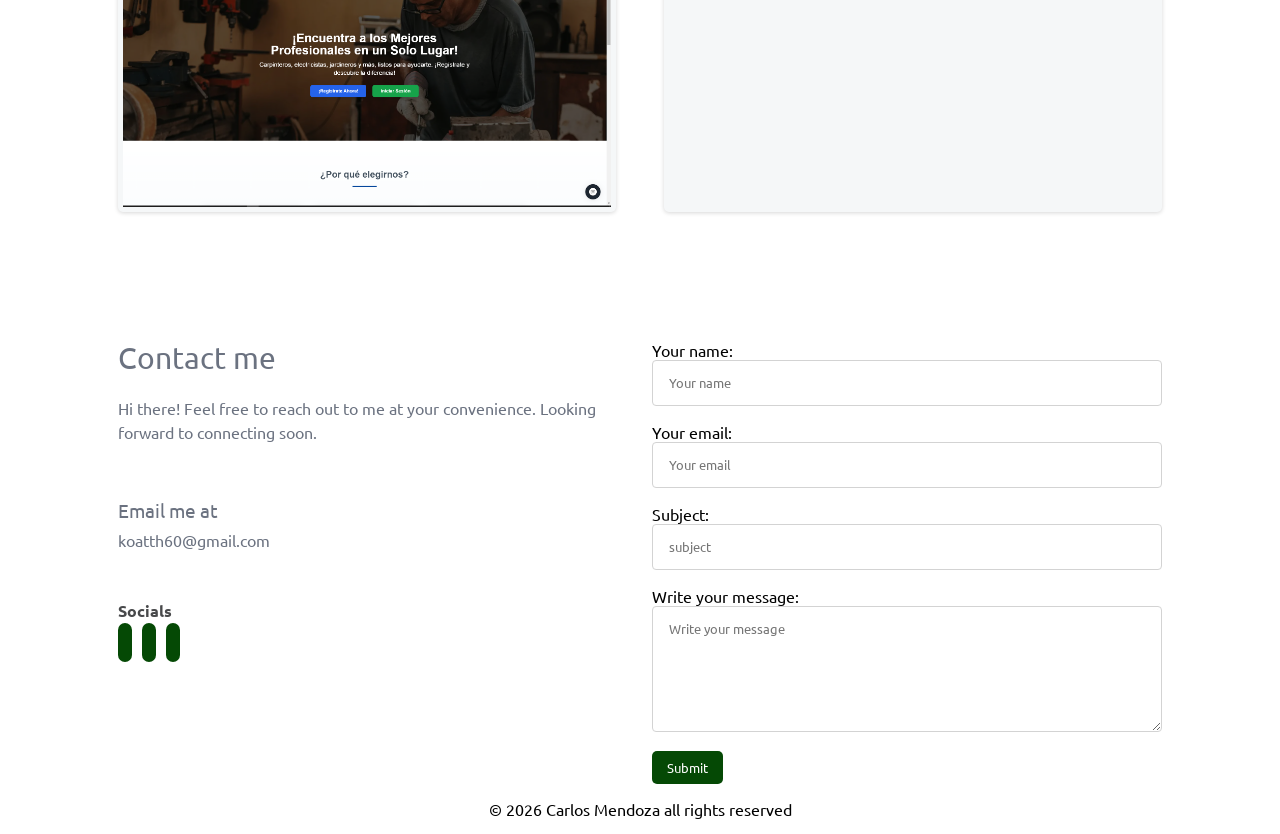
==== commit e2c68143: "replace scheduler with Grillr, add AI project" ====
--- a/index.html
+++ b/index.html
@@ -227,16 +227,16 @@
         </div>
         <div class="project">
           <div>
-            <h3>Appointment Scheduler...</h3>
-            <p>Work in progress...React vite, Express.js and MongoDB</p>
+            <h3>Grillr</h3>
+            <p>Next.js, TypeScript, Prisma, PostgreSQL, Claude AI and Stripe</p>
           </div>
           <div class="project-image-container">
-            <img src="./assets/bank.PNG" alt="Appointment Scheduler" />
+            <img src="./assets/grillr.PNG" alt="Grillr" />
             <button
               class="project-button"
-              data-project="Appointment Scheduler"
-              data-description="The Appointment Scheduler is an ongoing project developed using React Vite for faster development, Express.js for the backend, and MongoDB for the database. It's a scheduling platform for managing appointments."
-              data-link=""
+              data-project="Grillr"
+              data-description="Grillr is an AI-powered mock interview platform built with Next.js and TypeScript. Paste any job description and get 5 tailored interview questions generated by Claude AI. Answer them and receive expert feedback with a score from 1-10. Built with Prisma and PostgreSQL for data, Stripe for payments, and deployed on Vercel. Built solo from scratch."
+              data-link="https://grillr-seven.vercel.app"
             >
               Show Project
             </button>
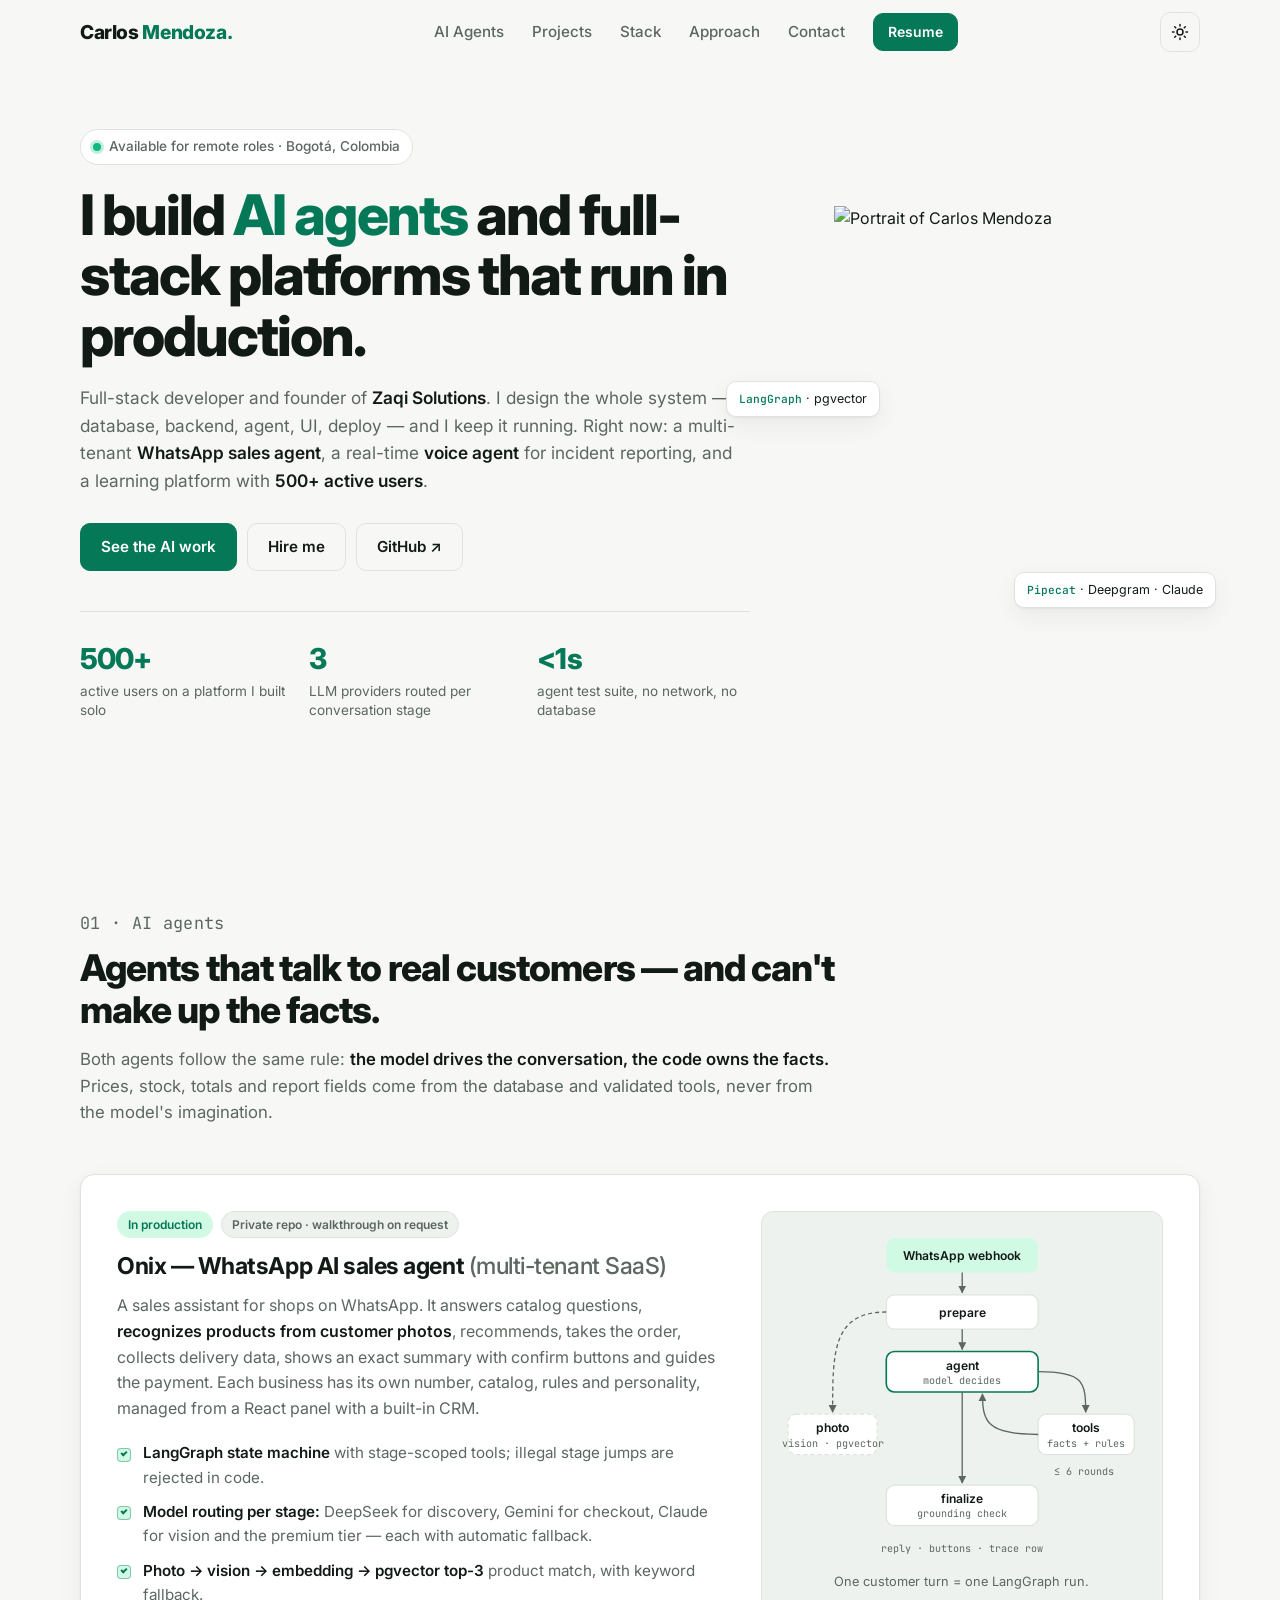
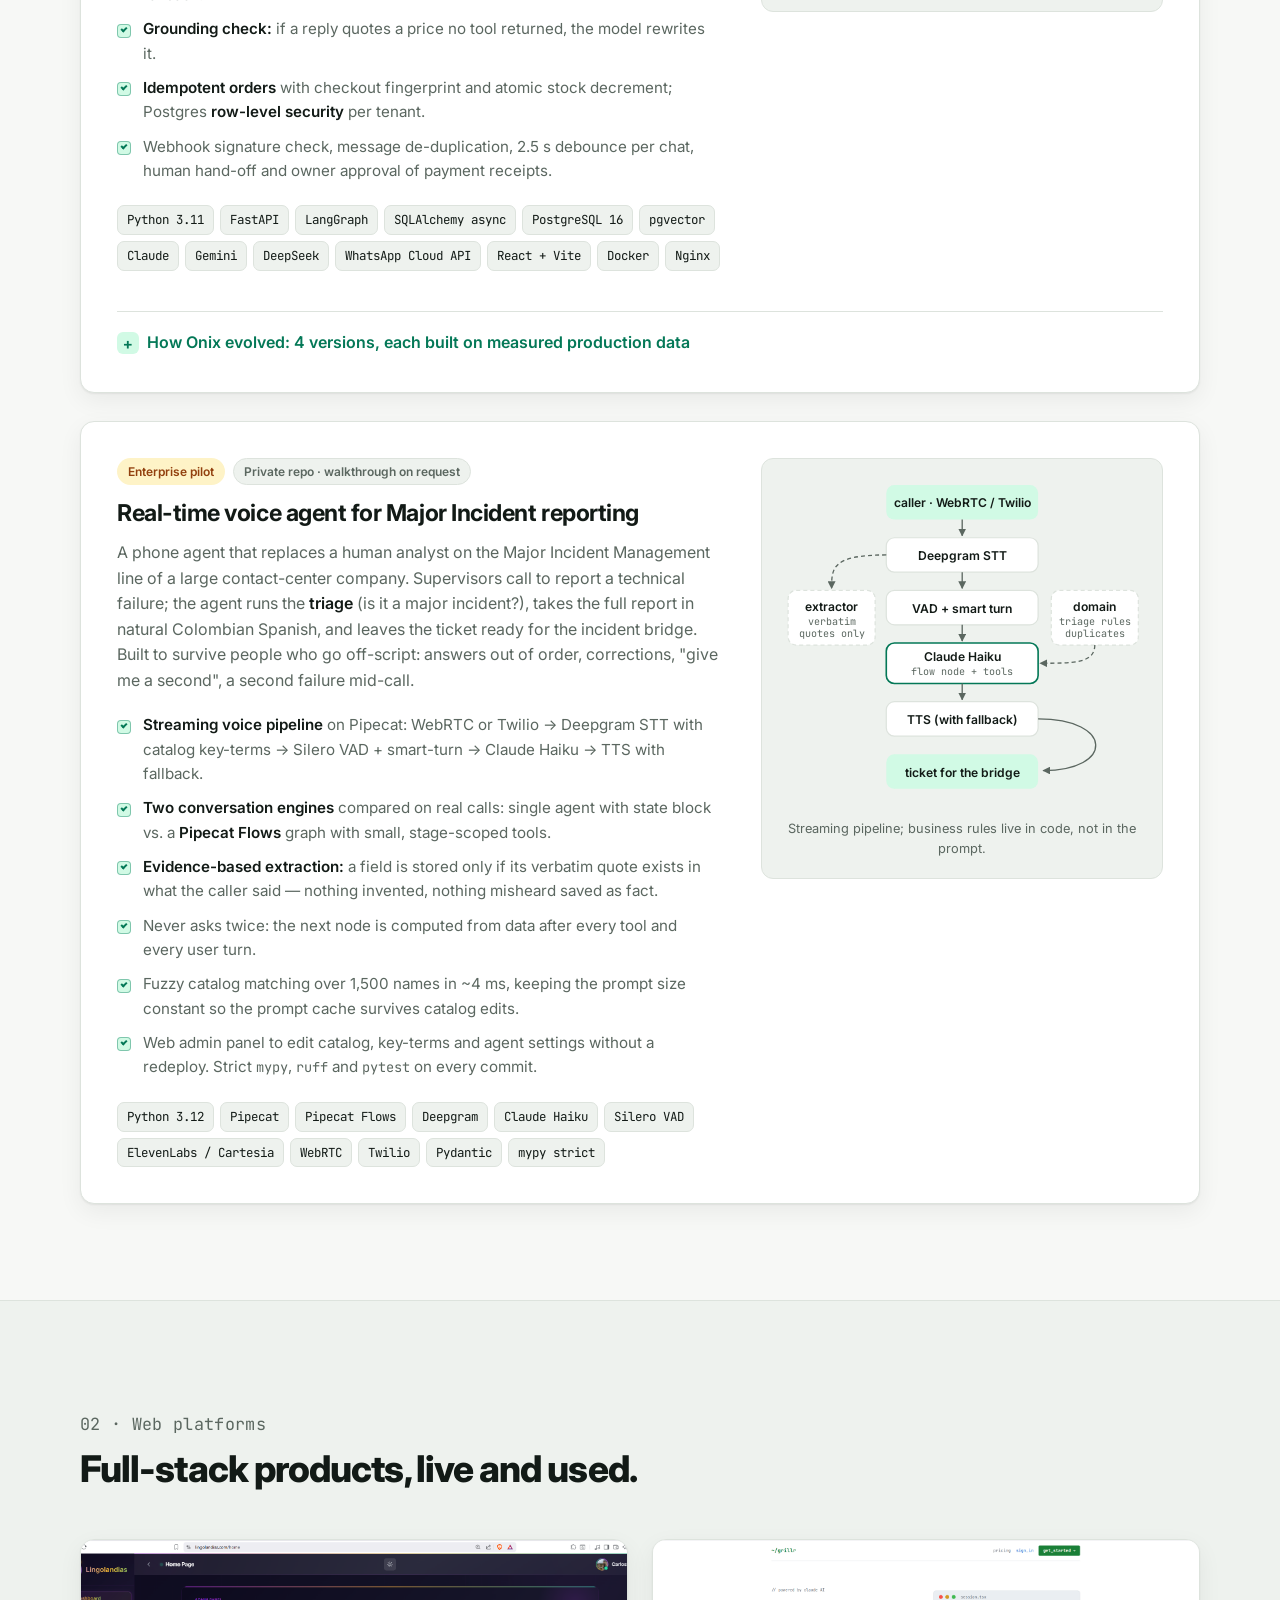
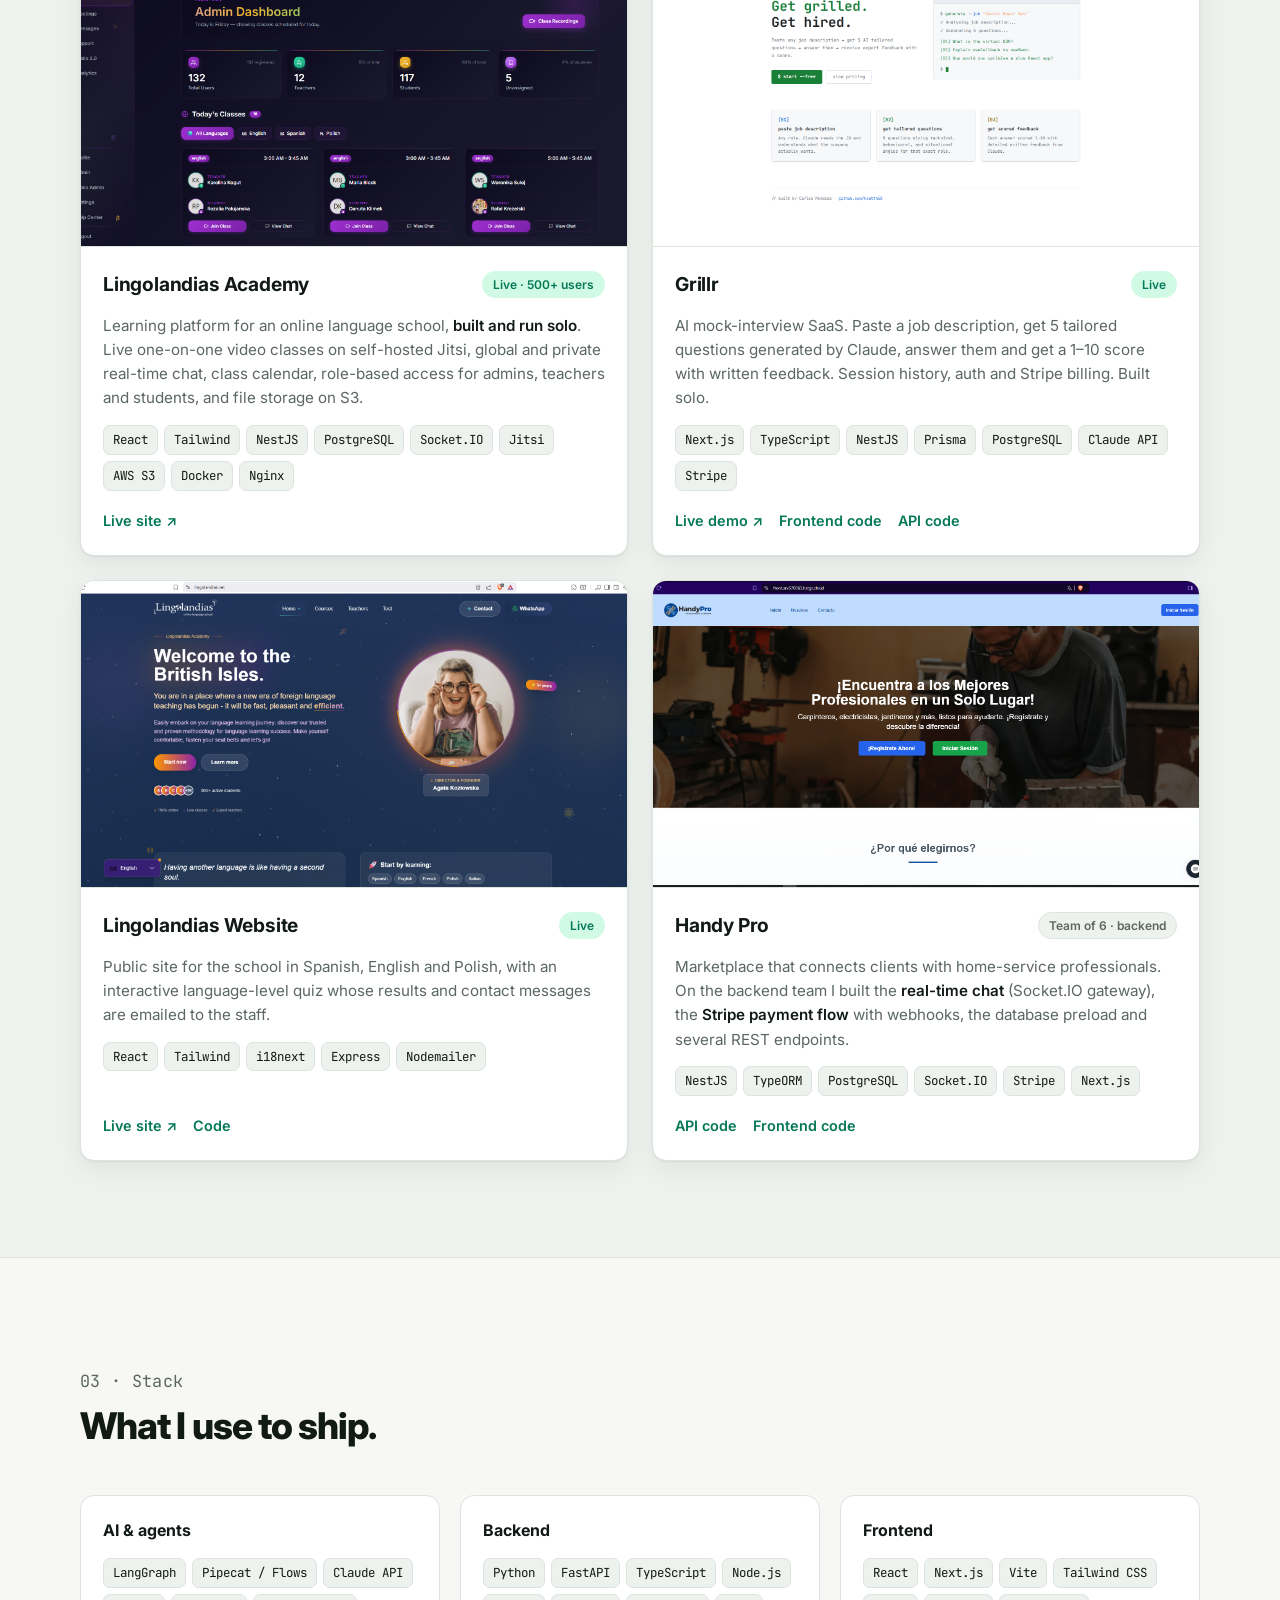
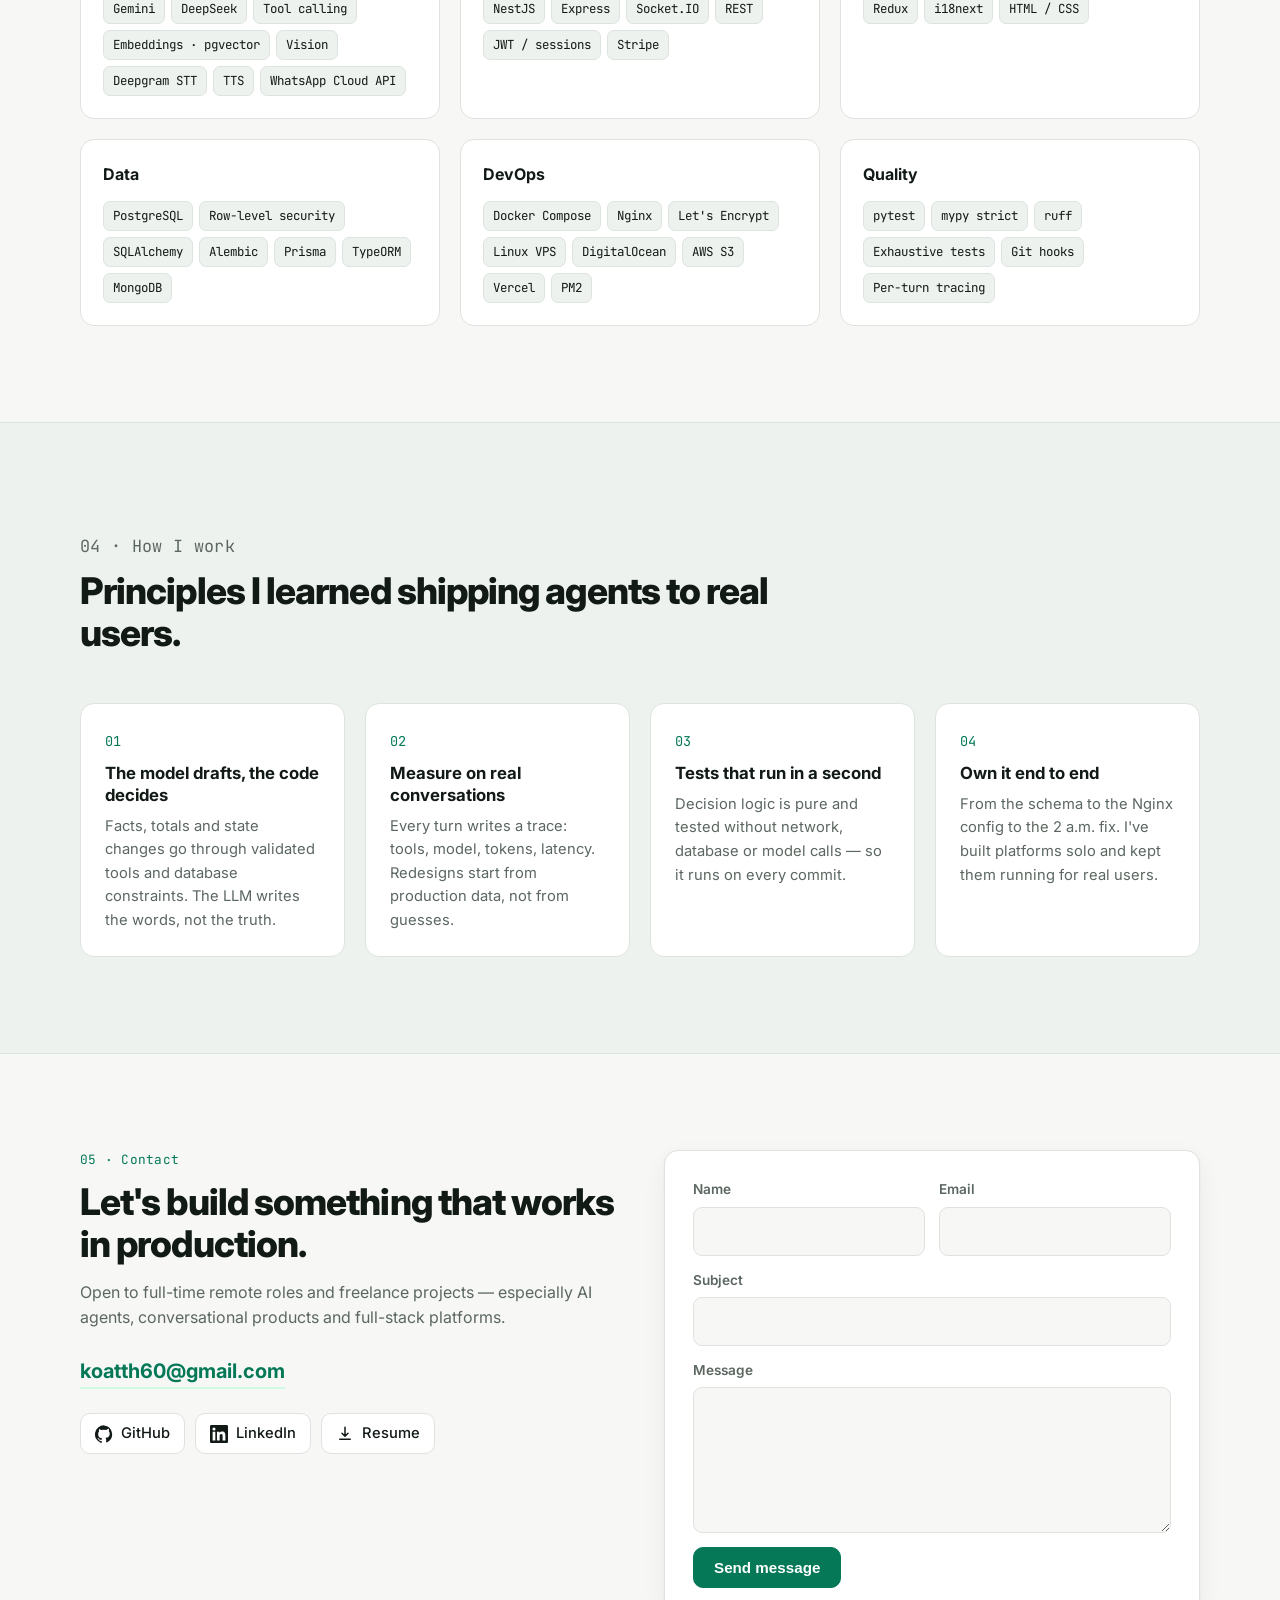
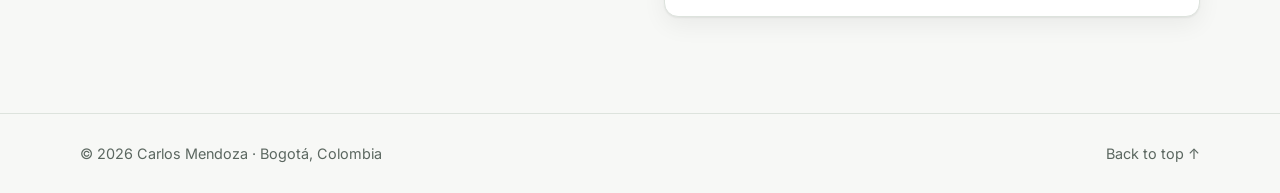
==== commit f726fec8: "Redesign portfolio and add AI agent projects - New single-page layout with light/dark themes and an " ====
--- a/index.html
+++ b/index.html
@@ -3,361 +3,424 @@
   <head>
     <meta charset="UTF-8" />
     <meta name="viewport" content="width=device-width, initial-scale=1.0" />
-    <link rel="stylesheet" href="navbar.css" />
-    <link rel="stylesheet" href="hero.css" />
-    <link rel="stylesheet" href="skills.css" />
-    <link rel="stylesheet" href="projects.css" />
-    <link rel="stylesheet" href="contact.css" />
-    <script
-      type="module"
-      src="https://unpkg.com/ionicons@7.1.0/dist/ionicons/ionicons.esm.js"
-    ></script>
-    <script
-      nomodule
-      src="https://unpkg.com/ionicons@7.1.0/dist/ionicons/ionicons.js"
-    ></script>
-    <script src="https://cdnjs.cloudflare.com/ajax/libs/gsap/3.7.1/gsap.min.js"></script>
+    <title>Carlos Mendoza — Full-Stack &amp; AI Agents Developer</title>
+    <meta
+      name="description"
+      content="Carlos Mendoza — full-stack developer in Bogotá building production web platforms and AI agents: a WhatsApp sales agent (LangGraph, pgvector) and a real-time voice agent (Pipecat, Deepgram, Claude)."
+    />
+    <meta property="og:title" content="Carlos Mendoza — Full-Stack & AI Agents Developer" />
+    <meta
+      property="og:description"
+      content="Production web platforms and AI agents: WhatsApp sales agent, real-time voice agent, a language-learning platform with 500+ active users."
+    />
+    <meta property="og:type" content="website" />
+    <meta property="og:url" content="https://koatth60.github.io/" />
+    <meta property="og:image" content="https://koatth60.github.io/assets/lingo-com.PNG" />
+    <meta name="theme-color" content="#0b1210" />
+    <link rel="icon" href="data:image/svg+xml,%3Csvg xmlns='http://www.w3.org/2000/svg' viewBox='0 0 64 64'%3E%3Crect width='64' height='64' rx='14' fill='%2310b981'/%3E%3Ctext x='32' y='42' font-family='Arial' font-weight='700' font-size='28' text-anchor='middle' fill='%230b1210'%3ECM%3C/text%3E%3C/svg%3E" />
+
+    <link rel="preconnect" href="https://fonts.googleapis.com" />
+    <link rel="preconnect" href="https://fonts.gstatic.com" crossorigin />
+    <link
+      href="https://fonts.googleapis.com/css2?family=Inter:wght@400;500;600;700;800&family=JetBrains+Mono:wght@400;500&display=swap"
+      rel="stylesheet"
+    />
+    <link rel="stylesheet" href="styles.css" />
+    <script>
+      // Apply saved theme before paint to avoid a flash.
+      try {
+        const t = localStorage.getItem("theme");
+        if (t === "light" || t === "dark") document.documentElement.dataset.theme = t;
+      } catch (e) {}
+    </script>
     <script src="script.js" defer></script>
-
-    <title>Carlos Mendoza — Full-Stack Developer</title>
   </head>
   <body>
-    <header>
-      <nav>
-        <div class="container navbar">
-          <a href="./" aria-label="Home">
-            <h1>Carlos <span>Mendoza.</span></h1>
-          </a>
-
-          <ul class="nav-menu">
-            <li>
-              <a href="#about" aria-label="About me">About me</a>
-            </li>
-            <li>
-              <a href="#projects" aria-label="Projects">Projects</a>
-            </li>
-            <li>
-              <a href="#contact" aria-label="Contacts">Contacts</a>
-            </li>
-            <a href="/resume.pdf" download aria-label="Download Resume" class="navbar-button">Download Resume</a>
-          </ul>
-          <div class="hamburger">
-            <span class="bar"></span>
-            <span class="bar"></span>
-            <span class="bar"></span>
-          </div>
+    <a class="skip-link" href="#main">Skip to content</a>
+
+    <header class="site-header">
+      <nav class="container nav" aria-label="Main">
+        <a href="#top" class="logo" aria-label="Carlos Mendoza — home">Carlos <span>Mendoza.</span></a>
+
+        <ul class="nav-menu" id="nav-menu">
+          <li><a href="#ai">AI Agents</a></li>
+          <li><a href="#projects">Projects</a></li>
+          <li><a href="#stack">Stack</a></li>
+          <li><a href="#approach">Approach</a></li>
+          <li><a href="#contact">Contact</a></li>
+          <li><a href="resume.pdf" download class="btn btn-small">Resume</a></li>
+        </ul>
+
+        <div class="nav-actions">
+          <button class="icon-btn theme-toggle" type="button" aria-label="Toggle color theme">
+            <svg class="i-sun" viewBox="0 0 24 24" aria-hidden="true"><circle cx="12" cy="12" r="4"/><path d="M12 2v2M12 20v2M4.9 4.9l1.4 1.4M17.7 17.7l1.4 1.4M2 12h2M20 12h2M4.9 19.1l1.4-1.4M17.7 6.3l1.4-1.4"/></svg>
+            <svg class="i-moon" viewBox="0 0 24 24" aria-hidden="true"><path d="M21 12.8A9 9 0 1 1 11.2 3a7 7 0 0 0 9.8 9.8z"/></svg>
+          </button>
+          <button class="icon-btn hamburger" type="button" aria-label="Open menu" aria-controls="nav-menu" aria-expanded="false">
+            <span></span><span></span><span></span>
+          </button>
         </div>
       </nav>
     </header>
 
-    <section class="hero">
-      <div class="container hero-container">
-        <div class="hero-info animate">
-          <hgroup>
-            <h4>Hello, I am Carlos A.</h4>
-            <h1>Full-Stack Developer</h1>
-          </hgroup>
-          <p>
-            I build full-stack web platforms from scratch and ship them to production.<br/>
-            Currently maintaining <strong>Lingolandias Academy</strong> — a live language learning platform with <strong>500+ active users</strong>.
-          </p>
-          <div class="hero-btn-container">
-            <a href="#projects" class="hero-button" aria-label="View Projects"
-              >Projects</a
-            >
-            <a href="#contact" class="hero-button" aria-label="Hire me"
-              >Hire me</a
-            >
-          </div>
-        </div>
-        <div class="hero-image-container animateImage">
-          <img src="./assets/foto2.png" alt="Carlos" />
-        </div>
-      </div>
-    </section>
-
-    <section class="skills" id="about">
-      <div class="container skills-container">
-        <div class="skill-heading">
-          <h2>What I do</h2>
-          <p>
-            I’ve built platforms from scratch — solo. From setting up the server
-            to polishing the UI. I like the full picture: understanding why
-            something needs to exist and then making it real.
-            <span>I work best when there’s a problem worth solving.</span>
-          </p>
-        </div>
-        <div class="scrolling-container">
-          <div class="skill-boxes">
-            <div class="skill-box">
-              <ion-icon name="logo-html5" aria-hidden="true"></ion-icon>
-              <h3>HTML</h3>
-            </div>
-            <div class="skill-box">
-              <ion-icon name="logo-css3" aria-hidden="true"></ion-icon>
-              <h3>CSS</h3>
-            </div>
-            <div class="skill-box">
-              <ion-icon name="logo-javascript" aria-hidden="true"></ion-icon>
-              <h3>JS</h3>
-            </div>
-            <div class="skill-box">
-              <ion-icon name="logo-react" aria-hidden="true"></ion-icon>
-              <h3>React</h3>
-            </div>
-            <div class="skill-box">
-              <ion-icon name="logo-figma" aria-hidden="true"></ion-icon>
-              <h3>Figma</h3>
-            </div>
-            <div class="skill-box">
-              <ion-icon name="logo-nodejs" aria-hidden="true"></ion-icon>
-              <h3>Node.js</h3>
-            </div>
-            <div class="skill-box">
-              <ion-icon name="logo-docker" aria-hidden="true"></ion-icon>
-              <h3>Docker</h3>
-            </div>
-            <div class="skill-box">
-              <ion-icon name="git-branch-outline" aria-hidden="true"></ion-icon>
-              <h3>Git</h3>
-            </div>
-            <div class="skill-box">
-              <ion-icon name="logo-github" aria-hidden="true"></ion-icon>
-              <h3>GitHub</h3>
-            </div>
-            <!-- Duplicate icons for seamless scrolling -->
-            <div class="skill-box">
-              <ion-icon name="logo-html5" aria-hidden="true"></ion-icon>
-              <h3>HTML</h3>
-            </div>
-            <div class="skill-box">
-              <ion-icon name="logo-css3" aria-hidden="true"></ion-icon>
-              <h3>CSS</h3>
-            </div>
-            <div class="skill-box">
-              <ion-icon name="logo-javascript" aria-hidden="true"></ion-icon>
-              <h3>JS</h3>
-            </div>
-            <div class="skill-box">
-              <ion-icon name="logo-react" aria-hidden="true"></ion-icon>
-              <h3>React</h3>
-            </div>
-            <div class="skill-box">
-              <ion-icon name="logo-figma" aria-hidden="true"></ion-icon>
-              <h3>Figma</h3>
-            </div>
-            <div class="skill-box">
-              <ion-icon name="logo-nodejs" aria-hidden="true"></ion-icon>
-              <h3>Node.js</h3>
-            </div>
-            <div class="skill-box">
-              <ion-icon name="logo-docker" aria-hidden="true"></ion-icon>
-              <h3>Docker</h3>
-            </div>
-            <div class="skill-box">
-              <ion-icon name="git-branch-outline" aria-hidden="true"></ion-icon>
-              <h3>Git</h3>
-            </div>
-            <div class="skill-box">
-              <ion-icon name="logo-github" aria-hidden="true"></ion-icon>
-              <h3>GitHub</h3>
-            </div>
-          </div>
-        </div>
-      </div>
-    </section>
-
-    <section class="projects" id="projects">
-      <div class="container">
-        <h2 class="works">Projects</h2>
-      </div>
-      <div class="container projects-container">
-        <div class="project">
-          <div>
-            <h3>Lingolandias Website</h3>
-            <p>React.js, Tailwind.css, i18n.js and Express with nodemailer</p>
-          </div>
-          <div class="project-image-container">
-            <img src="./assets/lingo-net.PNG" alt="Lingolandias Website" />
-            <button
-              class="project-button"
-              data-project="Lingolandias Website"
-              data-description="Lingolandias Website is built with React.js for the frontend, Tailwind.css for styling, i18n.js for internationalization, and Express with Nodemailer for handling backend email notifications for the test results, the messages to the staff."
-              data-link="https://lingolandias.net"
-            >
-              Show Project
-            </button>
-          </div>
-        </div>
-        <div class="project">
-          <div>
-            <h3>Lingolandias Academy</h3>
-            <p>React.js, Tailwind.css, Nest.js, PostgreSQL and Socket.io</p>
-          </div>
-          <div class="project-image-container">
-            <img src="./assets/lingo-com.PNG" alt="Lingolandias Academy" />
-            <button
-              class="project-button"
-              data-project="Lingolandias Academy"
-              data-description="Lingolandias Academy is a learning platform for students of our online school developed using React.js and Tailwind.css for the frontend, Nest.js for the backend, PostgreSQL for the database, and Socket.io for real-time communication with chat integrations for a global chat where everyone can communicate and peer to peer chat with the teachers. It has a dockerized instance of jitsi-meet to have the online classes with each student or the meeting rooms with teachers from each language we teach: Spanish, English, Polish. For storage, I used AWS S3 to store the files and images and future videos of each languge courses. At the moment, I am using JWT for authentication and authorization. The project (frontend and backend) is deployed on a Hostinger VPS using Nginx and Let's Encrypt certificates. I have develped this project alone and is currently in production. All our students love it, though there is still a lot of work to do."
-              data-link="https://lingolandias.com"
-            >
-              Show Project
-            </button>
-          </div>
-        </div>
-        <div class="project">
-          <div>
-            <h3>Handy Pro</h3>
+    <main id="main">
+      <!-- HERO -->
+      <section class="hero" id="top">
+        <div class="container hero-grid">
+          <div class="hero-copy">
+            <p class="eyebrow"><span class="dot"></span> Available for remote roles · Bogotá, Colombia</p>
+            <h1>I build <em>AI agents</em> and full-stack platforms that run in production.</h1>
+            <p class="lead">
+              Full-stack developer and founder of <strong>Zaqi Solutions</strong>. I design the whole
+              system — database, backend, agent, UI, deploy — and I keep it running. Right now:
+              a multi-tenant <strong>WhatsApp sales agent</strong>, a real-time <strong>voice agent</strong>
+              for incident reporting, and a learning platform with <strong>500+ active users</strong>.
+            </p>
+            <div class="hero-cta">
+              <a href="#ai" class="btn">See the AI work</a>
+              <a href="#contact" class="btn btn-ghost">Hire me</a>
+              <a href="https://github.com/koatth60" target="_blank" rel="noopener" class="btn btn-ghost">GitHub ↗</a>
+            </div>
+            <dl class="stats">
+              <div><dt>500+</dt><dd>active users on a platform I built solo</dd></div>
+              <div><dt>3</dt><dd>LLM providers routed per conversation stage</dd></div>
+              <div><dt>&lt;1s</dt><dd>agent test suite, no network, no database</dd></div>
+            </dl>
+          </div>
+          <div class="hero-photo">
+            <div class="photo-ring">
+              <img src="assets/foto2.png" alt="Portrait of Carlos Mendoza" width="430" height="570" />
+            </div>
+            <div class="floating-chip chip-a"><span class="mono">LangGraph</span> · pgvector</div>
+            <div class="floating-chip chip-b"><span class="mono">Pipecat</span> · Deepgram · Claude</div>
+          </div>
+        </div>
+      </section>
+
+      <!-- AI AGENTS -->
+      <section class="section" id="ai">
+        <div class="container">
+          <header class="section-head reveal">
+            <p class="kicker">01 · AI agents</p>
+            <h2>Agents that talk to real customers — and can't make up the facts.</h2>
             <p>
-              Next.js, Nest.js, socket.io, AI Chatbot, PostgreSQL and Stripe
+              Both agents follow the same rule: <strong>the model drives the conversation, the code owns the facts.</strong>
+              Prices, stock, totals and report fields come from the database and validated tools, never from the model's imagination.
             </p>
-          </div>
-          <div class="project-image-container">
-            <img src="./assets/handypro.PNG" alt="Handy Pro" />
-            <button
-              class="project-button"
-              data-project="Handy Pro"
-              data-description="Handy Pro is a project built with Next.js, Nest.js, and Socket.io for real-time communication. It includes an AI-powered chatbot and uses PostgreSQL for database management. Hosted on a VPS for performance and scalability. Although I must say that, this project was develop with 5 other developers, 3 working on the frontend and 3 working on the backend. I was part of the backend team. Where my main focus was the preload of the database, the chat integration with socket.io and the payment gateway with Stripe along with the creation of some endpoints for the frontend team."
-              data-link="https://front.srv570363.hstgr.cloud"
-            >
-              Show Project
-            </button>
-          </div>
-        </div>
-        <div class="project">
-          <div>
-            <h3>Grillr</h3>
-            <p>Next.js, TypeScript, Prisma, PostgreSQL, Claude AI and Stripe</p>
-          </div>
-          <div class="project-image-container">
-            <img src="./assets/grillr.PNG" alt="Grillr" />
-            <button
-              class="project-button"
-              data-project="Grillr"
-              data-description="Grillr is an AI-powered mock interview platform built with Next.js and TypeScript. Paste any job description and get 5 tailored interview questions generated by Claude AI. Answer them and receive expert feedback with a score from 1-10. Built with Prisma and PostgreSQL for data, Stripe for payments, and deployed on Vercel. Built solo from scratch."
-              data-link="https://grillr-seven.vercel.app"
-            >
-              Show Project
-            </button>
-          </div>
-        </div>
-      </div>
-    </section>
-
-    <!-- Modal -->
-    <div id="project-modal" class="modal">
-      <div class="modal-content">
-        <span class="close-btn">&times;</span>
-        <h3 id="modal-title"></h3>
-        <p id="modal-description"></p>
-        <a id="modal-link" href="#" target="_blank" class="modal-link"
-          >Visit Project</a
-        >
-      </div>
-    </div>
-
-    <section class="contact" id="contact">
-      <div class="container contact-container">
-        <div class="contact-info">
-          <h2>Contact me</h2>
-          <p>
-            Hi there! Feel free to reach out to me at your convenience. Looking
-            forward to connecting soon.
-          </p>
-          <h3>Email me at</h3>
-          <p aria-label="Email Address">koatth60@gmail.com</p>
-          <div class="contact-socials">
-            <h4>Socials</h4>
-            <div class="contact-social-links">
-              <a
-                href="https://www.facebook.com/profile.php?id=100003361604436"
-                aria-label="Facebook"
-                target="_blank"
-              >
-                <ion-icon name="logo-facebook"></ion-icon>
+          </header>
+
+          <!-- ONIX -->
+          <article class="feature reveal" aria-labelledby="onix-title">
+            <div class="feature-body">
+              <div class="feature-tags">
+                <span class="badge badge-live">In production</span>
+                <span class="badge">Private repo · walkthrough on request</span>
+              </div>
+              <h3 id="onix-title">Onix — WhatsApp AI sales agent <span class="muted">(multi-tenant SaaS)</span></h3>
+              <p>
+                A sales assistant for shops on WhatsApp. It answers catalog questions, <strong>recognizes products from customer photos</strong>,
+                recommends, takes the order, collects delivery data, shows an exact summary with confirm buttons and guides the payment.
+                Each business has its own number, catalog, rules and personality, managed from a React panel with a built-in CRM.
+              </p>
+              <ul class="checks">
+                <li><strong>LangGraph state machine</strong> with stage-scoped tools; illegal stage jumps are rejected in code.</li>
+                <li><strong>Model routing per stage:</strong> DeepSeek for discovery, Gemini for checkout, Claude for vision and the premium tier — each with automatic fallback.</li>
+                <li><strong>Photo → vision → embedding → pgvector top-3</strong> product match, with keyword fallback.</li>
+                <li><strong>Grounding check:</strong> if a reply quotes a price no tool returned, the model rewrites it.</li>
+                <li><strong>Idempotent orders</strong> with checkout fingerprint and atomic stock decrement; Postgres <strong>row-level security</strong> per tenant.</li>
+                <li>Webhook signature check, message de-duplication, 2.5 s debounce per chat, human hand-off and owner approval of payment receipts.</li>
+              </ul>
+              <ul class="chips" aria-label="Onix stack">
+                <li>Python 3.11</li><li>FastAPI</li><li>LangGraph</li><li>SQLAlchemy async</li><li>PostgreSQL 16</li><li>pgvector</li>
+                <li>Claude</li><li>Gemini</li><li>DeepSeek</li><li>WhatsApp Cloud API</li><li>React + Vite</li><li>Docker</li><li>Nginx</li>
+              </ul>
+            </div>
+
+            <figure class="diagram" aria-label="Onix agent turn diagram">
+              <svg viewBox="0 0 360 330" role="img" aria-labelledby="onix-svg-title">
+                <title id="onix-svg-title">One customer turn: prepare, agent, tools loop, finalize</title>
+                <defs>
+                  <marker id="arr" viewBox="0 0 10 10" refX="9" refY="5" markerWidth="6" markerHeight="6" orient="auto-start-reverse">
+                    <path d="M0 0L10 5L0 10z" class="d-arrowhead" />
+                  </marker>
+                </defs>
+                <rect x="105" y="8" width="150" height="34" rx="8" class="d-box d-accent" /><text x="180" y="30" class="d-t">WhatsApp webhook</text>
+                <line x1="180" y1="42" x2="180" y2="62" class="d-line" marker-end="url(#arr)" />
+                <rect x="105" y="64" width="150" height="34" rx="8" class="d-box" /><text x="180" y="86" class="d-t">prepare</text>
+                <line x1="180" y1="98" x2="180" y2="118" class="d-line" marker-end="url(#arr)" />
+                <rect x="105" y="120" width="150" height="40" rx="8" class="d-box d-strong" /><text x="180" y="138" class="d-t">agent</text><text x="180" y="152" class="d-s">model decides</text>
+                <rect x="255" y="182" width="95" height="40" rx="8" class="d-box" /><text x="302" y="200" class="d-t">tools</text><text x="302" y="214" class="d-s">facts + rules</text>
+                <path d="M255 140 C300 140 302 150 302 180" class="d-line" marker-end="url(#arr)" />
+                <path d="M255 202 C205 202 200 190 200 162" class="d-line" marker-end="url(#arr)" />
+                <text x="300" y="242" class="d-s">≤ 6 rounds</text>
+                <line x1="180" y1="160" x2="180" y2="250" class="d-line" marker-end="url(#arr)" />
+                <rect x="105" y="252" width="150" height="40" rx="8" class="d-box" /><text x="180" y="270" class="d-t">finalize</text><text x="180" y="284" class="d-s">grounding check</text>
+                <rect x="8" y="182" width="88" height="40" rx="8" class="d-box d-dashed" /><text x="52" y="200" class="d-t">photo</text><text x="52" y="214" class="d-s">vision · pgvector</text>
+                <path d="M105 81 C52 81 52 120 52 180" class="d-line d-dash" marker-end="url(#arr)" />
+                <text x="180" y="318" class="d-s">reply · buttons · trace row</text>
+              </svg>
+              <figcaption>One customer turn = one LangGraph run.</figcaption>
+            </figure>
+
+            <details class="evolution">
+              <summary>How Onix evolved: 4 versions, each built on measured production data</summary>
+              <ol class="timeline">
+                <li><span class="mono">v1 · Node + Express + Prisma</span> First SaaS: DeepSeek with tool calling, S3 media, admin panel and CRM. Shipped to paying shops.</li>
+                <li><span class="mono">OMIX 2.0</span> The server executes every effect; the model only writes the text.</li>
+                <li><span class="mono">ONNIX 3.0 · TypeScript</span> Requirements measured on 14 days of production (76 conversations, 589 turns, 37 orders). A pure decision function covered by an <strong>exhaustive sweep of 10,000+ input combinations</strong>; 165 tests run in under a second with no model calls. Order invariants enforced by Postgres <span class="mono">CHECK</span> constraints and triggers.</li>
+                <li><span class="mono">Onix agent · Python + LangGraph</span> Current version: tool-calling agent with stage guards, multi-model routing, vision and pgvector.</li>
+              </ol>
+            </details>
+          </article>
+
+          <!-- VOICE AGENT -->
+          <article class="feature feature-alt reveal" aria-labelledby="voice-title">
+            <div class="feature-body">
+              <div class="feature-tags">
+                <span class="badge badge-pilot">Enterprise pilot</span>
+                <span class="badge">Private repo · walkthrough on request</span>
+              </div>
+              <h3 id="voice-title">Real-time voice agent for Major Incident reporting</h3>
+              <p>
+                A phone agent that replaces a human analyst on the Major Incident Management line of a large contact-center company.
+                Supervisors call to report a technical failure; the agent runs the <strong>triage</strong> (is it a major incident?),
+                takes the full report in natural Colombian Spanish, and leaves the ticket ready for the incident bridge.
+                Built to survive people who go off-script: answers out of order, corrections, "give me a second", a second failure mid-call.
+              </p>
+              <ul class="checks">
+                <li><strong>Streaming voice pipeline</strong> on Pipecat: WebRTC or Twilio → Deepgram STT with catalog key-terms → Silero VAD + smart-turn → Claude Haiku → TTS with fallback.</li>
+                <li><strong>Two conversation engines</strong> compared on real calls: single agent with state block vs. a <strong>Pipecat Flows</strong> graph with small, stage-scoped tools.</li>
+                <li><strong>Evidence-based extraction:</strong> a field is stored only if its verbatim quote exists in what the caller said — nothing invented, nothing misheard saved as fact.</li>
+                <li>Never asks twice: the next node is computed from data after every tool and every user turn.</li>
+                <li>Fuzzy catalog matching over 1,500 names in ~4 ms, keeping the prompt size constant so the prompt cache survives catalog edits.</li>
+                <li>Web admin panel to edit catalog, key-terms and agent settings without a redeploy. Strict <span class="mono">mypy</span>, <span class="mono">ruff</span> and <span class="mono">pytest</span> on every commit.</li>
+              </ul>
+              <ul class="chips" aria-label="Voice agent stack">
+                <li>Python 3.12</li><li>Pipecat</li><li>Pipecat Flows</li><li>Deepgram</li><li>Claude Haiku</li><li>Silero VAD</li>
+                <li>ElevenLabs / Cartesia</li><li>WebRTC</li><li>Twilio</li><li>Pydantic</li><li>mypy strict</li>
+              </ul>
+            </div>
+
+            <figure class="diagram" aria-label="Voice pipeline diagram">
+              <svg viewBox="0 0 360 330" role="img" aria-labelledby="voice-svg-title">
+                <title id="voice-svg-title">Voice pipeline: caller, speech to text, turn detection, LLM, text to speech</title>
+                <rect x="105" y="8" width="150" height="34" rx="8" class="d-box d-accent" /><text x="180" y="30" class="d-t">caller · WebRTC / Twilio</text>
+                <line x1="180" y1="42" x2="180" y2="58" class="d-line" marker-end="url(#arr)" />
+                <rect x="105" y="60" width="150" height="34" rx="8" class="d-box" /><text x="180" y="82" class="d-t">Deepgram STT</text>
+                <line x1="180" y1="94" x2="180" y2="110" class="d-line" marker-end="url(#arr)" />
+                <rect x="105" y="112" width="150" height="34" rx="8" class="d-box" /><text x="180" y="134" class="d-t">VAD + smart turn</text>
+                <line x1="180" y1="146" x2="180" y2="162" class="d-line" marker-end="url(#arr)" />
+                <rect x="105" y="164" width="150" height="40" rx="8" class="d-box d-strong" /><text x="180" y="182" class="d-t">Claude Haiku</text><text x="180" y="196" class="d-s">flow node + tools</text>
+                <line x1="180" y1="204" x2="180" y2="220" class="d-line" marker-end="url(#arr)" />
+                <rect x="105" y="222" width="150" height="34" rx="8" class="d-box" /><text x="180" y="244" class="d-t">TTS (with fallback)</text>
+                <rect x="8" y="112" width="86" height="54" rx="8" class="d-box d-dashed" /><text x="51" y="132" class="d-t">extractor</text><text x="51" y="146" class="d-s">verbatim</text><text x="51" y="158" class="d-s">quotes only</text>
+                <path d="M105 77 C51 77 51 90 51 110" class="d-line d-dash" marker-end="url(#arr)" />
+                <rect x="268" y="112" width="86" height="54" rx="8" class="d-box d-dashed" /><text x="311" y="132" class="d-t">domain</text><text x="311" y="146" class="d-s">triage rules</text><text x="311" y="158" class="d-s">duplicates</text>
+                <path d="M311 166 C311 184 290 184 257 184" class="d-line d-dash" marker-end="url(#arr)" />
+                <path d="M255 239 C330 239 330 290 260 290" class="d-line" marker-end="url(#arr)" />
+                <rect x="105" y="274" width="150" height="34" rx="8" class="d-box d-accent" /><text x="180" y="296" class="d-t">ticket for the bridge</text>
+              </svg>
+              <figcaption>Streaming pipeline; business rules live in code, not in the prompt.</figcaption>
+            </figure>
+          </article>
+        </div>
+      </section>
+
+      <!-- PROJECTS -->
+      <section class="section section-tint" id="projects">
+        <div class="container">
+          <header class="section-head reveal">
+            <p class="kicker">02 · Web platforms</p>
+            <h2>Full-stack products, live and used.</h2>
+          </header>
+
+          <div class="cards">
+            <article class="card reveal">
+              <a class="card-media" href="https://lingolandias.com" target="_blank" rel="noopener" aria-label="Open Lingolandias Academy">
+                <img src="assets/lingo-com.PNG" alt="Lingolandias Academy dashboard" loading="lazy" />
               </a>
-              <a
-                href="https://www.linkedin.com/in/carlos-mendoza-060097225/"
-                aria-label="LinkedIn"
-                target="_blank"
-              >
-                <ion-icon name="logo-linkedin"></ion-icon>
+              <div class="card-body">
+                <div class="card-top"><h3>Lingolandias Academy</h3><span class="badge badge-live">Live · 500+ users</span></div>
+                <p>
+                  Learning platform for an online language school, <strong>built and run solo</strong>. Live one-on-one video classes
+                  on self-hosted Jitsi, global and private real-time chat, class calendar, role-based access for admins, teachers and students,
+                  and file storage on S3.
+                </p>
+                <ul class="chips"><li>React</li><li>Tailwind</li><li>NestJS</li><li>PostgreSQL</li><li>Socket.IO</li><li>Jitsi</li><li>AWS S3</li><li>Docker</li><li>Nginx</li></ul>
+                <div class="card-links"><a href="https://lingolandias.com" target="_blank" rel="noopener">Live site ↗</a></div>
+              </div>
+            </article>
+
+            <article class="card reveal">
+              <a class="card-media" href="https://grillr-seven.vercel.app" target="_blank" rel="noopener" aria-label="Open Grillr">
+                <img src="assets/grillr.PNG" alt="Grillr mock interview app" loading="lazy" />
               </a>
-              <a
-                href="https://github.com/koatth60"
-                aria-label="GitHub"
-                target="_blank"
-              >
-                <ion-icon name="logo-github"></ion-icon>
+              <div class="card-body">
+                <div class="card-top"><h3>Grillr</h3><span class="badge badge-live">Live</span></div>
+                <p>
+                  AI mock-interview SaaS. Paste a job description, get 5 tailored questions generated by Claude, answer them and get
+                  a 1–10 score with written feedback. Session history, auth and Stripe billing. Built solo.
+                </p>
+                <ul class="chips"><li>Next.js</li><li>TypeScript</li><li>NestJS</li><li>Prisma</li><li>PostgreSQL</li><li>Claude API</li><li>Stripe</li></ul>
+                <div class="card-links">
+                  <a href="https://grillr-seven.vercel.app" target="_blank" rel="noopener">Live demo ↗</a>
+                  <a href="https://github.com/koatth60/grillr" target="_blank" rel="noopener">Frontend code</a>
+                  <a href="https://github.com/koatth60/grillr-back" target="_blank" rel="noopener">API code</a>
+                </div>
+              </div>
+            </article>
+
+            <article class="card reveal">
+              <a class="card-media" href="https://lingolandias.net" target="_blank" rel="noopener" aria-label="Open Lingolandias website">
+                <img src="assets/lingo-net.PNG" alt="Lingolandias marketing website" loading="lazy" />
               </a>
-              
-            </div>
-          </div>
-        </div>
-        <div class="contact-form">
-          <form action="https://formsubmit.co/koatth60@gmail.com" method="POST">
-            <!-- hoeypot -->
-            <input type="text" name="_honey" style="display: none" />
+              <div class="card-body">
+                <div class="card-top"><h3>Lingolandias Website</h3><span class="badge badge-live">Live</span></div>
+                <p>
+                  Public site for the school in Spanish, English and Polish, with an interactive language-level quiz whose results
+                  and contact messages are emailed to the staff.
+                </p>
+                <ul class="chips"><li>React</li><li>Tailwind</li><li>i18next</li><li>Express</li><li>Nodemailer</li></ul>
+                <div class="card-links">
+                  <a href="https://lingolandias.net" target="_blank" rel="noopener">Live site ↗</a>
+                  <a href="https://github.com/koatth60/lingolandias" target="_blank" rel="noopener">Code</a>
+                </div>
+              </div>
+            </article>
+
+            <article class="card reveal">
+              <div class="card-media">
+                <img src="assets/handypro.PNG" alt="Handy Pro services marketplace" loading="lazy" />
+              </div>
+              <div class="card-body">
+                <div class="card-top"><h3>Handy Pro</h3><span class="badge">Team of 6 · backend</span></div>
+                <p>
+                  Marketplace that connects clients with home-service professionals. On the backend team I built the
+                  <strong>real-time chat</strong> (Socket.IO gateway), the <strong>Stripe payment flow</strong> with webhooks,
+                  the database preload and several REST endpoints.
+                </p>
+                <ul class="chips"><li>NestJS</li><li>TypeORM</li><li>PostgreSQL</li><li>Socket.IO</li><li>Stripe</li><li>Next.js</li></ul>
+                <div class="card-links">
+                  <a href="https://github.com/koatth60/handypro-back" target="_blank" rel="noopener">API code</a>
+                  <a href="https://github.com/koatth60/handypro-frontend" target="_blank" rel="noopener">Frontend code</a>
+                </div>
+              </div>
+            </article>
+          </div>
+        </div>
+      </section>
+
+      <!-- STACK -->
+      <section class="section" id="stack">
+        <div class="container">
+          <header class="section-head reveal">
+            <p class="kicker">03 · Stack</p>
+            <h2>What I use to ship.</h2>
+          </header>
+          <div class="stack-grid">
+            <div class="stack-col reveal">
+              <h3>AI &amp; agents</h3>
+              <ul class="chips"><li>LangGraph</li><li>Pipecat / Flows</li><li>Claude API</li><li>Gemini</li><li>DeepSeek</li><li>Tool calling</li><li>Embeddings · pgvector</li><li>Vision</li><li>Deepgram STT</li><li>TTS</li><li>WhatsApp Cloud API</li></ul>
+            </div>
+            <div class="stack-col reveal">
+              <h3>Backend</h3>
+              <ul class="chips"><li>Python</li><li>FastAPI</li><li>TypeScript</li><li>Node.js</li><li>NestJS</li><li>Express</li><li>Socket.IO</li><li>REST</li><li>JWT / sessions</li><li>Stripe</li></ul>
+            </div>
+            <div class="stack-col reveal">
+              <h3>Frontend</h3>
+              <ul class="chips"><li>React</li><li>Next.js</li><li>Vite</li><li>Tailwind CSS</li><li>Redux</li><li>i18next</li><li>HTML / CSS</li></ul>
+            </div>
+            <div class="stack-col reveal">
+              <h3>Data</h3>
+              <ul class="chips"><li>PostgreSQL</li><li>Row-level security</li><li>SQLAlchemy</li><li>Alembic</li><li>Prisma</li><li>TypeORM</li><li>MongoDB</li></ul>
+            </div>
+            <div class="stack-col reveal">
+              <h3>DevOps</h3>
+              <ul class="chips"><li>Docker Compose</li><li>Nginx</li><li>Let's Encrypt</li><li>Linux VPS</li><li>DigitalOcean</li><li>AWS S3</li><li>Vercel</li><li>PM2</li></ul>
+            </div>
+            <div class="stack-col reveal">
+              <h3>Quality</h3>
+              <ul class="chips"><li>pytest</li><li>mypy strict</li><li>ruff</li><li>Exhaustive tests</li><li>Git hooks</li><li>Per-turn tracing</li></ul>
+            </div>
+          </div>
+        </div>
+      </section>
+
+      <!-- APPROACH -->
+      <section class="section section-tint" id="approach">
+        <div class="container">
+          <header class="section-head reveal">
+            <p class="kicker">04 · How I work</p>
+            <h2>Principles I learned shipping agents to real users.</h2>
+          </header>
+          <div class="principles">
+            <div class="principle reveal">
+              <span class="num">01</span>
+              <h3>The model drafts, the code decides</h3>
+              <p>Facts, totals and state changes go through validated tools and database constraints. The LLM writes the words, not the truth.</p>
+            </div>
+            <div class="principle reveal">
+              <span class="num">02</span>
+              <h3>Measure on real conversations</h3>
+              <p>Every turn writes a trace: tools, model, tokens, latency. Redesigns start from production data, not from guesses.</p>
+            </div>
+            <div class="principle reveal">
+              <span class="num">03</span>
+              <h3>Tests that run in a second</h3>
+              <p>Decision logic is pure and tested without network, database or model calls — so it runs on every commit.</p>
+            </div>
+            <div class="principle reveal">
+              <span class="num">04</span>
+              <h3>Own it end to end</h3>
+              <p>From the schema to the Nginx config to the 2 a.m. fix. I've built platforms solo and kept them running for real users.</p>
+            </div>
+          </div>
+        </div>
+      </section>
+
+      <!-- CONTACT -->
+      <section class="section" id="contact">
+        <div class="container contact-grid">
+          <div class="contact-info reveal">
+            <p class="kicker">05 · Contact</p>
+            <h2>Let's build something that works in production.</h2>
+            <p>Open to full-time remote roles and freelance projects — especially AI agents, conversational products and full-stack platforms.</p>
+            <a class="contact-mail" href="mailto:koatth60@gmail.com">koatth60@gmail.com</a>
+            <ul class="socials">
+              <li><a href="https://github.com/koatth60" target="_blank" rel="noopener" aria-label="GitHub">
+                <svg viewBox="0 0 24 24" aria-hidden="true"><path d="M12 .5a12 12 0 0 0-3.8 23.4c.6.1.8-.3.8-.6v-2.1c-3.3.7-4-1.4-4-1.4-.6-1.4-1.4-1.8-1.4-1.8-1-.7.1-.7.1-.7 1.2.1 1.8 1.2 1.8 1.2 1 1.8 2.8 1.3 3.5 1 .1-.8.4-1.3.7-1.6-2.7-.3-5.5-1.3-5.5-5.9 0-1.3.5-2.4 1.2-3.2-.1-.3-.5-1.5.1-3.2 0 0 1-.3 3.3 1.2a11.5 11.5 0 0 1 6 0C17.3 4.7 18.3 5 18.3 5c.6 1.7.2 2.9.1 3.2.8.8 1.2 1.9 1.2 3.2 0 4.6-2.8 5.6-5.5 5.9.4.4.8 1.1.8 2.2v3.3c0 .3.2.7.8.6A12 12 0 0 0 12 .5z"/></svg>
+                GitHub</a></li>
+              <li><a href="https://www.linkedin.com/in/carlos-mendoza-060097225/" target="_blank" rel="noopener" aria-label="LinkedIn">
+                <svg viewBox="0 0 24 24" aria-hidden="true"><path d="M20.4 20.5h-3.6v-5.6c0-1.3 0-3-1.8-3s-2.1 1.4-2.1 2.9v5.7H9.3V9h3.4v1.6h.1c.5-.9 1.6-1.8 3.4-1.8 3.6 0 4.3 2.4 4.3 5.5v6.2zM5.3 7.4a2.1 2.1 0 1 1 0-4.2 2.1 2.1 0 0 1 0 4.2zM7.1 20.5H3.5V9h3.6v11.5zM22.2 0H1.8C.8 0 0 .8 0 1.7v20.6c0 .9.8 1.7 1.8 1.7h20.4c1 0 1.8-.8 1.8-1.7V1.7C24 .8 23.2 0 22.2 0z"/></svg>
+                LinkedIn</a></li>
+              <li><a href="resume.pdf" download aria-label="Download resume">
+                <svg viewBox="0 0 24 24" aria-hidden="true"><path d="M12 3v12m0 0-4-4m4 4 4-4M5 19h14" fill="none" stroke="currentColor" stroke-width="2" stroke-linecap="round" stroke-linejoin="round"/></svg>
+                Resume</a></li>
+            </ul>
+          </div>
+
+          <form class="contact-form reveal" action="https://formsubmit.co/koatth60@gmail.com" method="POST">
+            <input type="text" name="_honey" class="hp" tabindex="-1" autocomplete="off" aria-hidden="true" />
             <input type="hidden" name="_captcha" value="false" />
-            <input
-              type="hidden"
-              name="_next"
-              value="https://koatth60.github.io/success.html"
-            />
-            <div>
-              <label for="name">Your name:</label>
-              <input
-                type="text"
-                name="name"
-                id="name"
-                placeholder="Your name"
-                required
-              />
-              <label for="email">Your email:</label>
-              <input
-                type="email"
-                name="email"
-                id="email"
-                autocomplete="email"
-                placeholder="Your email"
-                required
-              />
-              <label for="subject">Subject:</label>
-              <input
-                type="text"
-                name="subject"
-                id="subject"
-                autocomplete="off"
-                placeholder="subject"
-                required
-              />
-              <label for="message">Write your message:</label>
-              <textarea
-                name="message"
-                id="message"
-                rows="5"
-                placeholder="Write your message"
-                required
-              ></textarea>
-            </div>
-            <button type="submit">Submit</button>
+            <input type="hidden" name="_next" value="https://koatth60.github.io/success.html" />
+            <input type="hidden" name="_template" value="table" />
+            <div class="field-row">
+              <label>Name<input type="text" name="name" autocomplete="name" required /></label>
+              <label>Email<input type="email" name="email" autocomplete="email" required /></label>
+            </div>
+            <label>Subject<input type="text" name="_subject" autocomplete="off" required /></label>
+            <label>Message<textarea name="message" rows="5" required></textarea></label>
+            <button type="submit" class="btn">Send message</button>
           </form>
         </div>
-      </div>
-    </section>
-
-    <footer>
-      <div class="container footer-container">
-        <p>&copy; 2026 Carlos Mendoza all rights reserved</p>
+      </section>
+    </main>
+
+    <footer class="site-footer">
+      <div class="container footer-row">
+        <p>© <span id="year">2026</span> Carlos Mendoza · Bogotá, Colombia</p>
+        <a href="#top">Back to top ↑</a>
       </div>
     </footer>
-
-    <div class="btt-button">
-      <a href="/" aria-label="Back to top">
-        <ion-icon name="arrow-up-outline"></ion-icon>
-      </a>
-    </div>
-
   </body>
 </html>
--- a/styles.css
+++ b/styles.css
@@ -0,0 +1,337 @@
+/* ===== Tokens ===== */
+:root {
+  --bg: #f7f8f6;
+  --bg-tint: #eef2ee;
+  --surface: #ffffff;
+  --border: #dde3dd;
+  --text: #121a16;
+  --muted: #5b6760;
+  --accent: #047857;
+  --accent-strong: #065f46;
+  --accent-soft: #d1fae5;
+  --on-accent: #ffffff;
+  --pilot: #92400e;
+  --pilot-soft: #fef3c7;
+  --shadow: 0 1px 2px rgba(16, 24, 20, 0.06), 0 8px 24px rgba(16, 24, 20, 0.06);
+  --radius: 14px;
+  --font: "Inter", system-ui, -apple-system, "Segoe UI", sans-serif;
+  --mono: "JetBrains Mono", ui-monospace, "Cascadia Code", monospace;
+  color-scheme: light;
+}
+
+@media (prefers-color-scheme: dark) {
+  :root:not([data-theme="light"]) {
+    --bg: #0b1210;
+    --bg-tint: #0f1916;
+    --surface: #131f1b;
+    --border: #22312b;
+    --text: #e7efe9;
+    --muted: #9aaba2;
+    --accent: #34d399;
+    --accent-strong: #6ee7b7;
+    --accent-soft: rgba(52, 211, 153, 0.12);
+    --on-accent: #052e22;
+    --pilot: #fcd34d;
+    --pilot-soft: rgba(252, 211, 77, 0.12);
+    --shadow: 0 1px 2px rgba(0, 0, 0, 0.4), 0 10px 30px rgba(0, 0, 0, 0.25);
+    color-scheme: dark;
+  }
+}
+:root[data-theme="dark"] {
+  --bg: #0b1210;
+  --bg-tint: #0f1916;
+  --surface: #131f1b;
+  --border: #22312b;
+  --text: #e7efe9;
+  --muted: #9aaba2;
+  --accent: #34d399;
+  --accent-strong: #6ee7b7;
+  --accent-soft: rgba(52, 211, 153, 0.12);
+  --on-accent: #052e22;
+  --pilot: #fcd34d;
+  --pilot-soft: rgba(252, 211, 77, 0.12);
+  --shadow: 0 1px 2px rgba(0, 0, 0, 0.4), 0 10px 30px rgba(0, 0, 0, 0.25);
+  color-scheme: dark;
+}
+
+/* ===== Base ===== */
+*,
+*::before,
+*::after { box-sizing: border-box; }
+* { margin: 0; padding: 0; }
+html { scroll-behavior: smooth; scroll-padding-top: 76px; }
+body {
+  font-family: var(--font);
+  background: var(--bg);
+  color: var(--text);
+  line-height: 1.6;
+  -webkit-font-smoothing: antialiased;
+  transition: background-color 0.25s, color 0.25s;
+}
+img, svg { display: block; max-width: 100%; }
+a { color: inherit; text-decoration: none; }
+ul, ol { list-style: none; }
+strong { font-weight: 600; color: var(--text); }
+.mono { font-family: var(--mono); font-size: 0.9em; }
+.muted { color: var(--muted); font-weight: 500; }
+.container { width: min(1120px, 100% - 32px); margin-inline: auto; }
+.skip-link { position: absolute; left: -999px; top: 8px; background: var(--accent); color: var(--on-accent); padding: 8px 12px; border-radius: 8px; z-index: 200; }
+.skip-link:focus { left: 8px; }
+:focus-visible { outline: 2px solid var(--accent); outline-offset: 3px; border-radius: 6px; }
+
+/* ===== Buttons, badges, chips ===== */
+.btn {
+  display: inline-flex; align-items: center; gap: 6px;
+  background: var(--accent); color: var(--on-accent);
+  font-weight: 600; font-size: 0.95rem;
+  padding: 11px 20px; border-radius: 10px; border: 1px solid var(--accent);
+  cursor: pointer; transition: transform 0.15s, background-color 0.2s, border-color 0.2s;
+}
+.btn:hover { transform: translateY(-1px); background: var(--accent-strong); border-color: var(--accent-strong); }
+.btn-ghost { background: transparent; color: var(--text); border-color: var(--border); }
+.btn-ghost:hover { background: var(--surface); border-color: var(--accent); color: var(--text); }
+.btn-small { padding: 7px 14px; font-size: 0.875rem; }
+
+.badge {
+  display: inline-block; font-size: 0.75rem; font-weight: 600;
+  padding: 3px 10px; border-radius: 999px;
+  background: var(--bg-tint); color: var(--muted); border: 1px solid var(--border);
+  white-space: nowrap;
+}
+.badge-live { background: var(--accent-soft); color: var(--accent); border-color: transparent; }
+.badge-pilot { background: var(--pilot-soft); color: var(--pilot); border-color: transparent; }
+
+.chips { display: flex; flex-wrap: wrap; gap: 6px; }
+.chips li {
+  font-family: var(--mono); font-size: 0.78rem;
+  padding: 4px 9px; border-radius: 7px;
+  background: var(--bg-tint); border: 1px solid var(--border); color: var(--text);
+}
+
+/* ===== Header ===== */
+.site-header {
+  position: sticky; top: 0; z-index: 100;
+  background: color-mix(in srgb, var(--bg) 82%, transparent);
+  backdrop-filter: blur(12px); -webkit-backdrop-filter: blur(12px);
+  border-bottom: 1px solid transparent;
+  transition: border-color 0.2s;
+}
+.site-header.scrolled { border-bottom-color: var(--border); }
+.nav { display: flex; align-items: center; justify-content: space-between; height: 64px; gap: 16px; }
+.logo { font-weight: 800; font-size: 1.2rem; letter-spacing: -0.02em; }
+.logo span { color: var(--accent); }
+.nav-menu { display: flex; align-items: center; gap: 28px; font-weight: 500; font-size: 0.95rem; }
+.nav-menu a:not(.btn) { color: var(--muted); transition: color 0.2s; }
+.nav-menu a:not(.btn):hover, .nav-menu a.active { color: var(--text); }
+.nav-actions { display: flex; align-items: center; gap: 6px; }
+.icon-btn {
+  width: 40px; height: 40px; display: grid; place-items: center;
+  background: transparent; border: 1px solid var(--border); border-radius: 10px;
+  color: var(--text); cursor: pointer;
+}
+.icon-btn svg { width: 18px; height: 18px; fill: none; stroke: currentColor; stroke-width: 2; stroke-linecap: round; }
+.i-moon { display: none; }
+:root[data-theme="dark"] .i-sun { display: none; }
+:root[data-theme="dark"] .i-moon { display: block; }
+@media (prefers-color-scheme: dark) {
+  :root:not([data-theme="light"]) .i-sun { display: none; }
+  :root:not([data-theme="light"]) .i-moon { display: block; }
+}
+.hamburger { display: none; flex-direction: column; align-items: center; justify-content: center; gap: 4px; }
+.hamburger span { display: block; width: 18px; height: 2px; background: currentColor; border-radius: 2px; transition: transform 0.25s, opacity 0.25s; }
+.hamburger[aria-expanded="true"] span:nth-child(1) { transform: translateY(6px) rotate(45deg); }
+.hamburger[aria-expanded="true"] span:nth-child(2) { opacity: 0; }
+.hamburger[aria-expanded="true"] span:nth-child(3) { transform: translateY(-6px) rotate(-45deg); }
+
+/* ===== Hero ===== */
+.hero { padding: 64px 0 80px; position: relative; overflow: hidden; }
+.hero-grid { display: grid; grid-template-columns: 1.25fr 0.75fr; gap: 48px; align-items: center; }
+.eyebrow { display: inline-flex; align-items: center; gap: 8px; font-size: 0.85rem; font-weight: 500; color: var(--muted); padding: 6px 12px; border: 1px solid var(--border); border-radius: 999px; background: var(--surface); }
+.dot { width: 8px; height: 8px; border-radius: 50%; background: #10b981; box-shadow: 0 0 0 3px rgba(16, 185, 129, 0.25); animation: pulse 2s infinite; }
+@keyframes pulse { 50% { box-shadow: 0 0 0 6px rgba(16, 185, 129, 0.05); } }
+.hero h1 { font-size: clamp(2.1rem, 4.6vw, 3.5rem); line-height: 1.08; letter-spacing: -0.035em; font-weight: 800; margin: 20px 0 18px; }
+.hero h1 em { font-style: normal; color: var(--accent); }
+.lead { font-size: 1.08rem; color: var(--muted); max-width: 60ch; }
+.hero-cta { display: flex; flex-wrap: wrap; gap: 10px; margin-top: 28px; }
+.stats { display: grid; grid-template-columns: repeat(3, 1fr); gap: 16px; margin-top: 40px; padding-top: 24px; border-top: 1px solid var(--border); }
+.stats dt { font-size: 1.8rem; font-weight: 800; letter-spacing: -0.03em; color: var(--accent); }
+.stats dd { font-size: 0.85rem; color: var(--muted); line-height: 1.4; }
+
+.hero-photo { position: relative; justify-self: center; }
+/* Transparent cut-out photo shown as-is: no frame, no background. Bottom edge fades out softly. */
+.photo-ring { width: min(330px, 100%); margin-inline: auto; }
+.hero-photo { width: 100%; }
+.photo-ring img {
+  width: 100%; height: auto;
+  -webkit-mask-image: linear-gradient(to bottom, #000 82%, transparent);
+  mask-image: linear-gradient(to bottom, #000 82%, transparent);
+}
+.floating-chip {
+  position: absolute; font-size: 0.78rem; padding: 7px 12px; border-radius: 10px;
+  background: var(--surface); border: 1px solid var(--border); box-shadow: var(--shadow); white-space: nowrap;
+}
+.floating-chip .mono { color: var(--accent); font-weight: 500; }
+.chip-a { top: 40%; left: -18%; }
+.chip-b { bottom: 8%; right: -4%; }
+
+/* ===== Sections ===== */
+.section { padding: 96px 0; }
+.section-tint { background: var(--bg-tint); border-block: 1px solid var(--border); }
+.section-head { max-width: 760px; margin-bottom: 48px; }
+.kicker { font-family: var(--mono); font-size: 0.8rem; color: var(--accent); margin-bottom: 10px; letter-spacing: 0.02em; }
+.section-head h2, .contact-info h2 { font-size: clamp(1.6rem, 3vw, 2.3rem); line-height: 1.15; letter-spacing: -0.025em; font-weight: 800; }
+.section-head p { margin-top: 14px; color: var(--muted); font-size: 1.05rem; }
+
+/* ===== Feature (AI agents) ===== */
+.feature {
+  display: grid; grid-template-columns: 1.2fr 0.8fr; gap: 40px;
+  background: var(--surface); border: 1px solid var(--border); border-radius: var(--radius);
+  padding: 36px; box-shadow: var(--shadow);
+}
+.feature + .feature { margin-top: 28px; }
+.feature-tags { display: flex; flex-wrap: wrap; gap: 8px; margin-bottom: 14px; }
+.feature h3 { font-size: 1.45rem; letter-spacing: -0.02em; line-height: 1.25; margin-bottom: 12px; }
+.feature-body > p { color: var(--muted); }
+.checks { margin: 20px 0 22px; display: grid; gap: 10px; }
+.checks li { position: relative; padding-left: 26px; color: var(--muted); font-size: 0.95rem; }
+.checks li::before {
+  content: ""; position: absolute; left: 0; top: 0.42em; width: 14px; height: 14px; border-radius: 4px;
+  background: var(--accent-soft);
+  box-shadow: inset 0 0 0 1px color-mix(in srgb, var(--accent) 40%, transparent);
+}
+.checks li::after {
+  content: ""; position: absolute; left: 4px; top: calc(0.42em + 3px); width: 6px; height: 4px;
+  border-left: 2px solid var(--accent); border-bottom: 2px solid var(--accent); transform: rotate(-45deg);
+}
+
+.diagram { align-self: start; position: sticky; top: 96px; background: var(--bg-tint); border: 1px solid var(--border); border-radius: 12px; padding: 18px; }
+.diagram figcaption { font-size: 0.8rem; color: var(--muted); text-align: center; margin-top: 8px; }
+.d-box { fill: var(--surface); stroke: var(--border); stroke-width: 1.2; }
+.d-strong { stroke: var(--accent); stroke-width: 1.6; }
+.d-accent { fill: var(--accent-soft); stroke: transparent; }
+.d-dashed { stroke-dasharray: 4 3; }
+.d-line { fill: none; stroke: var(--muted); stroke-width: 1.3; }
+.d-dash { stroke-dasharray: 4 3; }
+.d-arrowhead { fill: var(--muted); }
+.d-t { font: 600 12px var(--font); fill: var(--text); text-anchor: middle; }
+.d-s { font: 400 10px var(--mono); fill: var(--muted); text-anchor: middle; }
+
+.evolution { grid-column: 1 / -1; border-top: 1px solid var(--border); padding-top: 18px; }
+.evolution summary { cursor: pointer; font-weight: 600; color: var(--accent); list-style: none; display: flex; align-items: center; gap: 8px; }
+.evolution summary::-webkit-details-marker { display: none; }
+.evolution summary::before { content: "+"; font-family: var(--mono); width: 22px; height: 22px; display: grid; place-items: center; border-radius: 6px; background: var(--accent-soft); transition: transform 0.2s; }
+.evolution[open] summary::before { content: "−"; }
+.timeline { margin-top: 18px; display: grid; gap: 14px; border-left: 2px solid var(--border); padding-left: 20px; }
+.timeline li { position: relative; color: var(--muted); font-size: 0.95rem; }
+.timeline li::before { content: ""; position: absolute; left: -27px; top: 0.45em; width: 12px; height: 12px; border-radius: 50%; background: var(--surface); border: 2px solid var(--accent); }
+.timeline li .mono:first-child { display: block; color: var(--text); font-weight: 500; margin-bottom: 2px; }
+
+/* ===== Project cards ===== */
+.cards { display: grid; grid-template-columns: repeat(2, 1fr); gap: 24px; }
+.card {
+  display: flex; flex-direction: column;
+  background: var(--surface); border: 1px solid var(--border); border-radius: var(--radius);
+  overflow: hidden; box-shadow: var(--shadow); transition: transform 0.2s, border-color 0.2s;
+}
+.card:hover { transform: translateY(-3px); border-color: color-mix(in srgb, var(--accent) 45%, var(--border)); }
+.card-media { display: block; aspect-ratio: 16 / 9; overflow: hidden; border-bottom: 1px solid var(--border); background: var(--bg-tint); }
+.card-media img { width: 100%; height: 100%; object-fit: cover; object-position: top; transition: transform 0.4s; }
+.card:hover .card-media img { transform: scale(1.03); }
+.card-body { padding: 22px; display: flex; flex-direction: column; gap: 14px; flex: 1; }
+.card-top { display: flex; align-items: center; justify-content: space-between; gap: 10px; flex-wrap: wrap; }
+.card h3 { font-size: 1.2rem; letter-spacing: -0.01em; }
+.card p { color: var(--muted); font-size: 0.95rem; }
+.card-links { display: flex; flex-wrap: wrap; gap: 16px; margin-top: auto; padding-top: 4px; font-weight: 600; font-size: 0.9rem; }
+.card-links a { color: var(--accent); border-bottom: 1px solid transparent; }
+.card-links a:hover { border-bottom-color: var(--accent); }
+
+/* ===== Stack ===== */
+.stack-grid { display: grid; grid-template-columns: repeat(3, 1fr); gap: 20px; }
+.stack-col { background: var(--surface); border: 1px solid var(--border); border-radius: var(--radius); padding: 22px; }
+.stack-col h3 { font-size: 1rem; margin-bottom: 14px; }
+
+/* ===== Principles ===== */
+.principles { display: grid; grid-template-columns: repeat(4, 1fr); gap: 20px; }
+.principle { background: var(--surface); border: 1px solid var(--border); border-radius: var(--radius); padding: 24px; }
+.principle .num { font-family: var(--mono); color: var(--accent); font-size: 0.85rem; }
+.principle h3 { font-size: 1.05rem; margin: 10px 0 8px; line-height: 1.3; }
+.principle p { color: var(--muted); font-size: 0.92rem; }
+
+/* ===== Contact ===== */
+.contact-grid { display: grid; grid-template-columns: 1fr 1fr; gap: 48px; align-items: start; }
+.contact-info > p:not(.kicker) { color: var(--muted); margin-top: 14px; }
+.contact-mail { display: inline-block; margin-top: 24px; font-size: 1.25rem; font-weight: 700; color: var(--accent); border-bottom: 2px solid var(--accent-soft); }
+.contact-mail:hover { border-bottom-color: var(--accent); }
+.socials { display: flex; flex-wrap: wrap; gap: 10px; margin-top: 24px; }
+.socials a { display: inline-flex; align-items: center; gap: 8px; padding: 8px 14px; border: 1px solid var(--border); border-radius: 10px; font-weight: 500; font-size: 0.92rem; background: var(--surface); }
+.socials a:hover { border-color: var(--accent); }
+.socials svg { width: 18px; height: 18px; fill: currentColor; }
+.contact-form { display: grid; gap: 14px; background: var(--surface); border: 1px solid var(--border); border-radius: var(--radius); padding: 28px; box-shadow: var(--shadow); }
+.contact-form label { display: grid; gap: 6px; font-size: 0.85rem; font-weight: 600; color: var(--muted); }
+.field-row { display: grid; grid-template-columns: 1fr 1fr; gap: 14px; }
+.contact-form input, .contact-form textarea {
+  font: inherit; font-size: 0.95rem; color: var(--text);
+  background: var(--bg); border: 1px solid var(--border); border-radius: 9px; padding: 11px 13px;
+  transition: border-color 0.2s, box-shadow 0.2s; width: 100%;
+}
+.contact-form textarea { resize: vertical; }
+.contact-form input:focus, .contact-form textarea:focus { outline: none; border-color: var(--accent); box-shadow: 0 0 0 3px var(--accent-soft); }
+.contact-form .btn { justify-self: start; }
+.hp { position: absolute; left: -9999px; }
+
+/* ===== Footer ===== */
+.site-footer { border-top: 1px solid var(--border); padding: 28px 0; color: var(--muted); font-size: 0.9rem; }
+.footer-row { display: flex; justify-content: space-between; gap: 12px; flex-wrap: wrap; }
+.footer-row a:hover { color: var(--accent); }
+
+/* ===== Reveal animation ===== */
+.js .reveal { opacity: 0; transform: translateY(16px); transition: opacity 0.6s ease, transform 0.6s ease; }
+.js .reveal.in { opacity: 1; transform: none; }
+@media (prefers-reduced-motion: reduce) {
+  html { scroll-behavior: auto; }
+  .js .reveal { opacity: 1; transform: none; transition: none; }
+  .dot { animation: none; }
+}
+
+/* ===== Responsive ===== */
+@media (max-width: 980px) {
+  .feature { grid-template-columns: 1fr; padding: 26px; }
+  .diagram { position: static; max-width: 420px; width: 100%; justify-self: center; }
+  .principles { grid-template-columns: repeat(2, 1fr); }
+  .stack-grid { grid-template-columns: repeat(2, 1fr); }
+}
+@media (max-width: 820px) {
+  .hamburger { display: flex; }
+  .nav-menu {
+    position: fixed; inset: 64px 0 auto 0; flex-direction: column; align-items: stretch; gap: 0;
+    background: var(--bg); border-bottom: 1px solid var(--border); padding: 8px 16px 20px;
+    transform: translateY(-120%); transition: transform 0.3s ease; visibility: hidden;
+  }
+  .nav-menu.open { transform: none; visibility: visible; }
+  .nav-menu li a:not(.btn) { display: block; padding: 14px 4px; border-bottom: 1px solid var(--border); }
+  .nav-menu .btn { margin-top: 14px; justify-content: center; width: 100%; }
+  .hero { padding: 40px 0 64px; }
+  .hero-grid { grid-template-columns: 1fr; gap: 40px; }
+  .hero-photo { order: -1; }
+  .photo-ring { width: min(260px, 66vw); }
+  .chip-a { left: -30px; top: 6%; }
+  .chip-b { right: -30px; }
+  .cards, .contact-grid { grid-template-columns: 1fr; }
+  .section { padding: 72px 0; }
+}
+@media (max-width: 560px) {
+  .stats { grid-template-columns: 1fr; gap: 12px; }
+  .stats > div { display: flex; align-items: baseline; gap: 12px; }
+  .stats dt { min-width: 64px; }
+  .principles, .stack-grid, .field-row { grid-template-columns: 1fr; }
+  .feature { padding: 20px; }
+  .floating-chip { display: none; }
+  .hero-cta .btn { flex: 1 1 auto; justify-content: center; }
+}
+
+/* Hero entrance (no scroll trigger: it's above the fold) */
+@media (prefers-reduced-motion: no-preference) {
+  .hero-copy, .hero-photo { animation: rise 0.7s ease both; }
+  .hero-photo { animation-delay: 0.12s; }
+}
+@keyframes rise { from { opacity: 0; transform: translateY(14px); } }
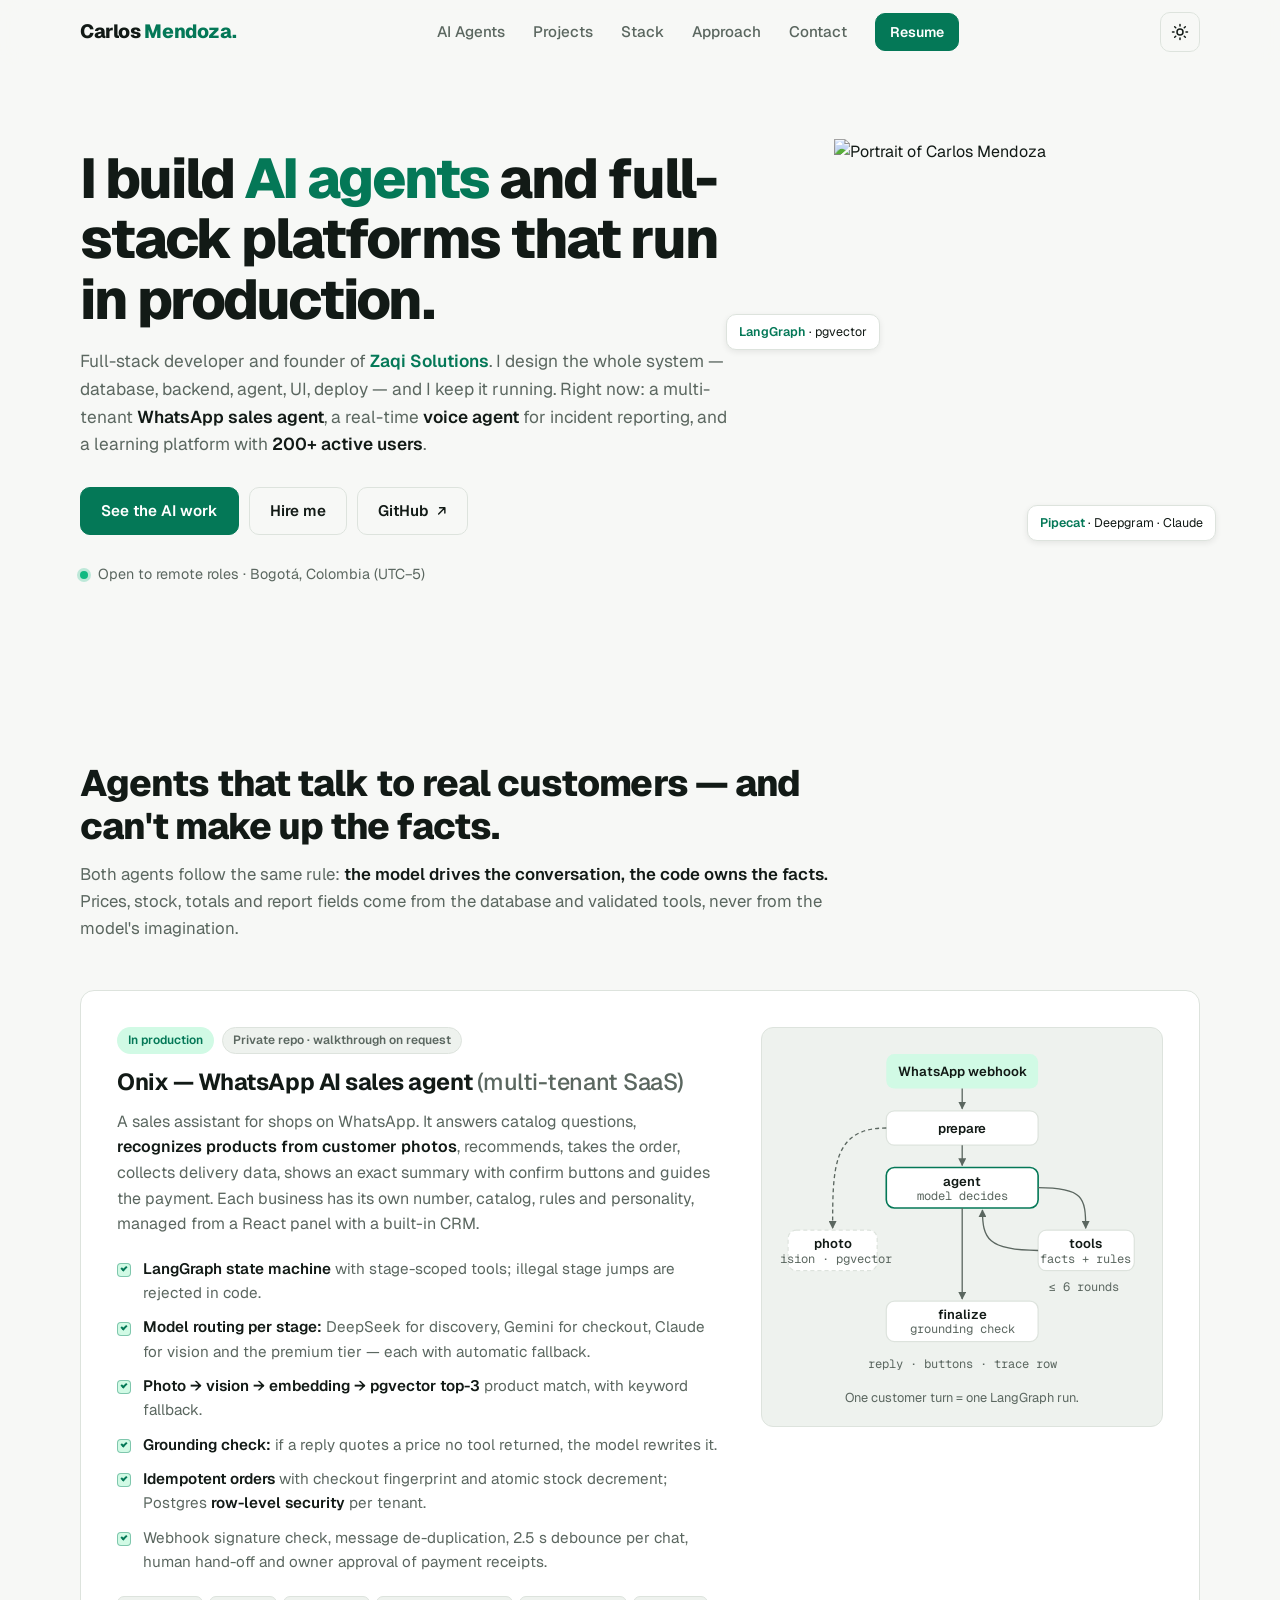
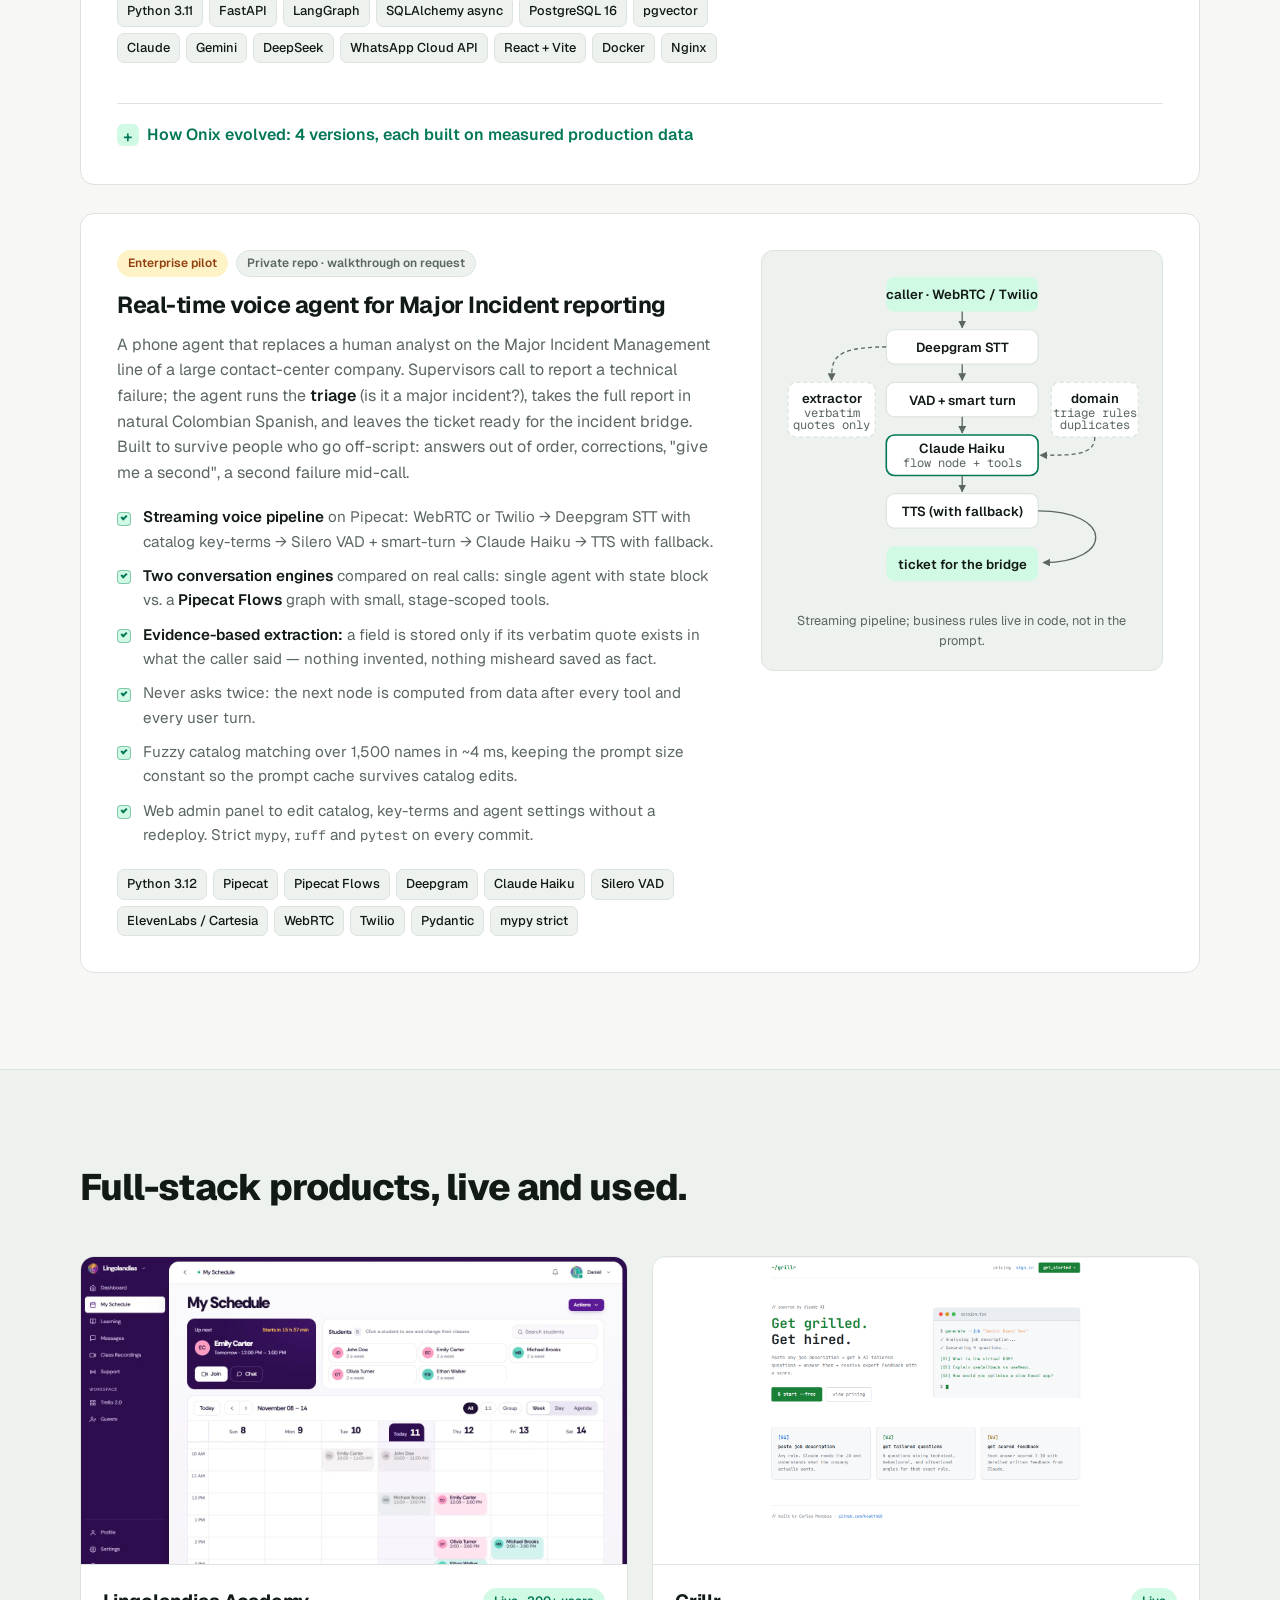
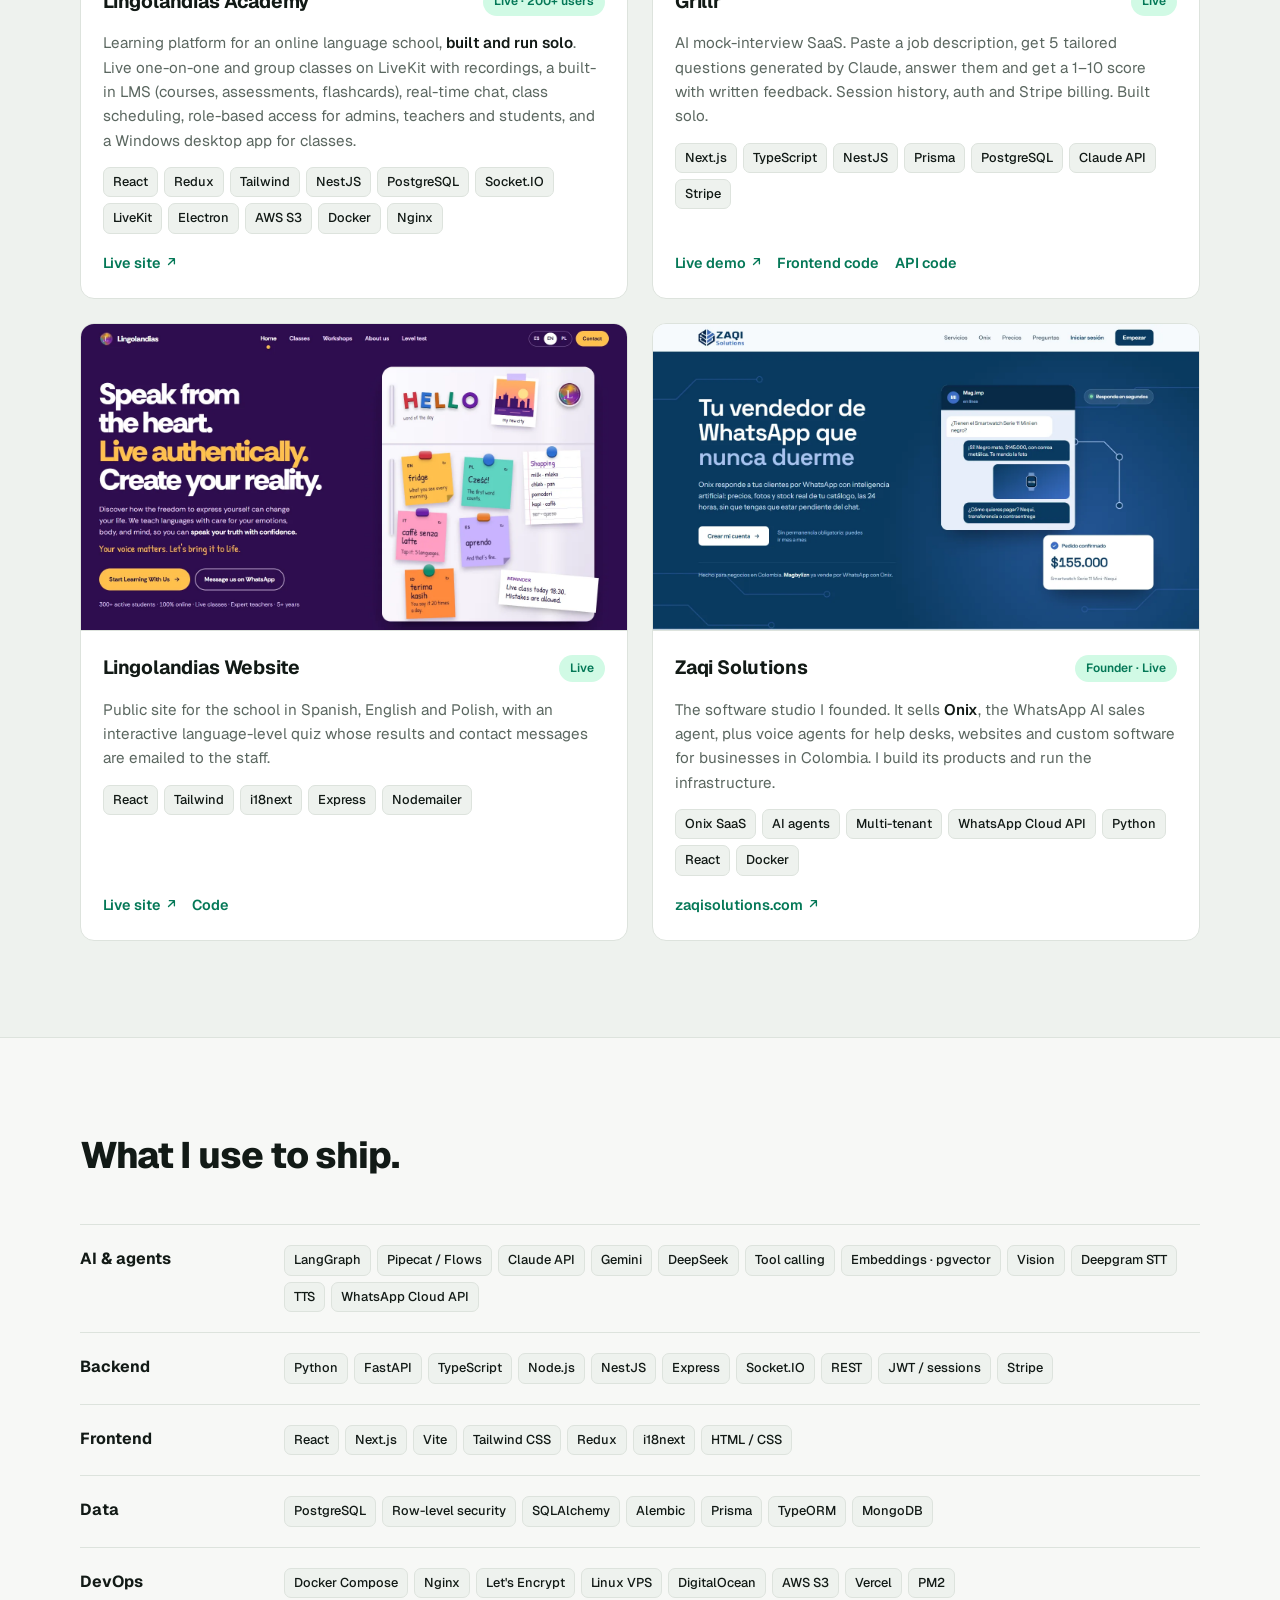
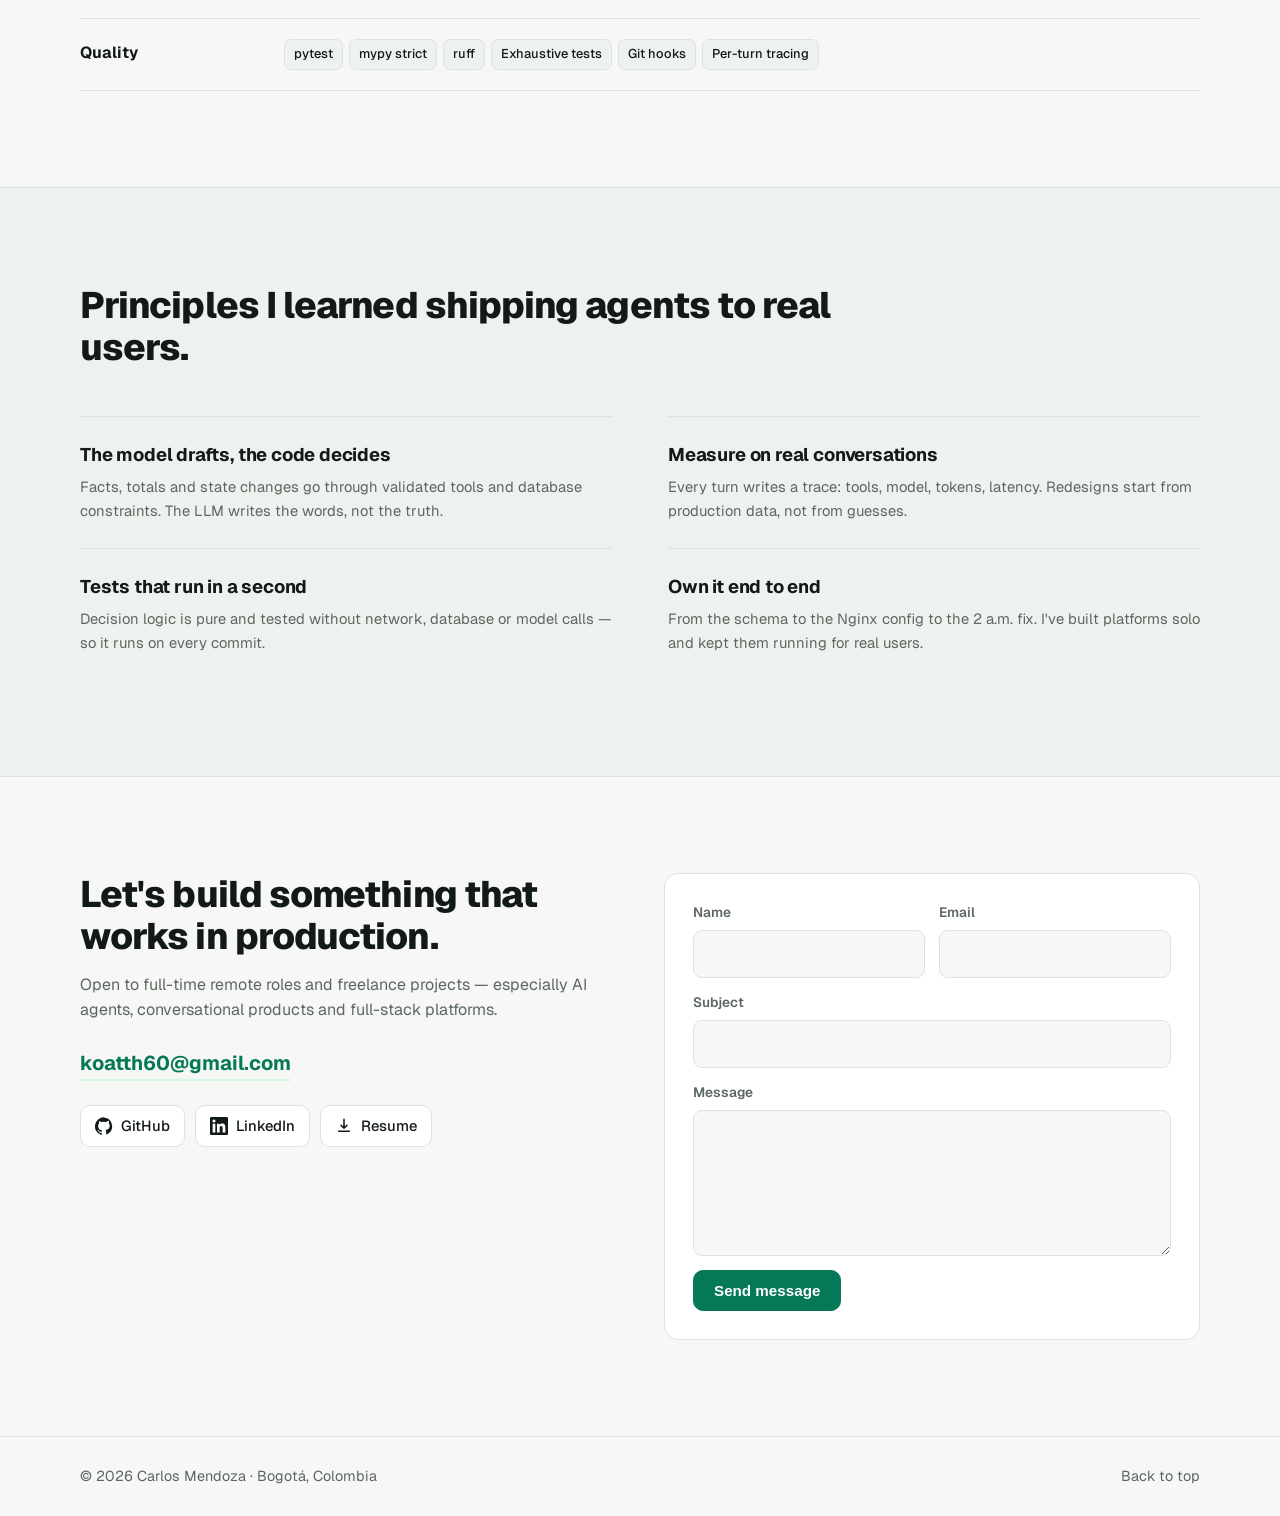
==== commit 33e34c75: "Refresh projects, apply design polish and update resume - Replace Lingolandias screenshots with the " ====
--- a/index.html
+++ b/index.html
@@ -11,18 +11,18 @@
     <meta property="og:title" content="Carlos Mendoza — Full-Stack & AI Agents Developer" />
     <meta
       property="og:description"
-      content="Production web platforms and AI agents: WhatsApp sales agent, real-time voice agent, a language-learning platform with 500+ active users."
+      content="Production web platforms and AI agents: WhatsApp sales agent, real-time voice agent, a language-learning platform with 200+ active users."
     />
     <meta property="og:type" content="website" />
     <meta property="og:url" content="https://koatth60.github.io/" />
-    <meta property="og:image" content="https://koatth60.github.io/assets/lingo-com.PNG" />
+    <meta property="og:image" content="https://koatth60.github.io/assets/og-image.jpg" />
     <meta name="theme-color" content="#0b1210" />
     <link rel="icon" href="data:image/svg+xml,%3Csvg xmlns='http://www.w3.org/2000/svg' viewBox='0 0 64 64'%3E%3Crect width='64' height='64' rx='14' fill='%2310b981'/%3E%3Ctext x='32' y='42' font-family='Arial' font-weight='700' font-size='28' text-anchor='middle' fill='%230b1210'%3ECM%3C/text%3E%3C/svg%3E" />
 
     <link rel="preconnect" href="https://fonts.googleapis.com" />
     <link rel="preconnect" href="https://fonts.gstatic.com" crossorigin />
     <link
-      href="https://fonts.googleapis.com/css2?family=Inter:wght@400;500;600;700;800&family=JetBrains+Mono:wght@400;500&display=swap"
+      href="https://fonts.googleapis.com/css2?family=Geist:wght@400;500;600;700;800&family=Geist+Mono:wght@400;500&display=swap"
       rel="stylesheet"
     />
     <link rel="stylesheet" href="styles.css" />
@@ -68,31 +68,26 @@
       <section class="hero" id="top">
         <div class="container hero-grid">
           <div class="hero-copy">
-            <p class="eyebrow"><span class="dot"></span> Available for remote roles · Bogotá, Colombia</p>
             <h1>I build <em>AI agents</em> and full-stack platforms that run in production.</h1>
             <p class="lead">
-              Full-stack developer and founder of <strong>Zaqi Solutions</strong>. I design the whole
+              Full-stack developer and founder of <a class="inline-link" href="https://zaqisolutions.com" target="_blank" rel="noopener"><strong>Zaqi Solutions</strong></a>. I design the whole
               system — database, backend, agent, UI, deploy — and I keep it running. Right now:
               a multi-tenant <strong>WhatsApp sales agent</strong>, a real-time <strong>voice agent</strong>
-              for incident reporting, and a learning platform with <strong>500+ active users</strong>.
+              for incident reporting, and a learning platform with <strong>200+ active users</strong>.
             </p>
             <div class="hero-cta">
               <a href="#ai" class="btn">See the AI work</a>
               <a href="#contact" class="btn btn-ghost">Hire me</a>
-              <a href="https://github.com/koatth60" target="_blank" rel="noopener" class="btn btn-ghost">GitHub ↗</a>
-            </div>
-            <dl class="stats">
-              <div><dt>500+</dt><dd>active users on a platform I built solo</dd></div>
-              <div><dt>3</dt><dd>LLM providers routed per conversation stage</dd></div>
-              <div><dt>&lt;1s</dt><dd>agent test suite, no network, no database</dd></div>
-            </dl>
+              <a href="https://github.com/koatth60" target="_blank" rel="noopener" class="btn btn-ghost">GitHub <svg class="i-ext" viewBox="0 0 12 12" aria-hidden="true"><path d="M4 2h6v6M10 2 3 9"/></svg></a>
+            </div>
+            <p class="availability"><span class="dot" aria-hidden="true"></span> Open to remote roles · Bogotá, Colombia (UTC−5)</p>
           </div>
           <div class="hero-photo">
             <div class="photo-ring">
               <img src="assets/foto2.png" alt="Portrait of Carlos Mendoza" width="430" height="570" />
             </div>
-            <div class="floating-chip chip-a"><span class="mono">LangGraph</span> · pgvector</div>
-            <div class="floating-chip chip-b"><span class="mono">Pipecat</span> · Deepgram · Claude</div>
+            <div class="floating-chip chip-a"><strong>LangGraph</strong> · pgvector</div>
+            <div class="floating-chip chip-b"><strong>Pipecat</strong> · Deepgram · Claude</div>
           </div>
         </div>
       </section>
@@ -100,8 +95,7 @@
       <!-- AI AGENTS -->
       <section class="section" id="ai">
         <div class="container">
-          <header class="section-head reveal">
-            <p class="kicker">01 · AI agents</p>
+          <header class="section-head">
             <h2>Agents that talk to real customers — and can't make up the facts.</h2>
             <p>
               Both agents follow the same rule: <strong>the model drives the conversation, the code owns the facts.</strong>
@@ -110,7 +104,7 @@
           </header>
 
           <!-- ONIX -->
-          <article class="feature reveal" aria-labelledby="onix-title">
+          <article class="feature" aria-labelledby="onix-title">
             <div class="feature-body">
               <div class="feature-tags">
                 <span class="badge badge-live">In production</span>
@@ -174,7 +168,7 @@
           </article>
 
           <!-- VOICE AGENT -->
-          <article class="feature feature-alt reveal" aria-labelledby="voice-title">
+          <article class="feature feature-alt" aria-labelledby="voice-title">
             <div class="feature-body">
               <div class="feature-tags">
                 <span class="badge badge-pilot">Enterprise pilot</span>
@@ -229,29 +223,28 @@
       <!-- PROJECTS -->
       <section class="section section-tint" id="projects">
         <div class="container">
-          <header class="section-head reveal">
-            <p class="kicker">02 · Web platforms</p>
+          <header class="section-head">
             <h2>Full-stack products, live and used.</h2>
           </header>
 
           <div class="cards">
-            <article class="card reveal">
+            <article class="card">
               <a class="card-media" href="https://lingolandias.com" target="_blank" rel="noopener" aria-label="Open Lingolandias Academy">
-                <img src="assets/lingo-com.PNG" alt="Lingolandias Academy dashboard" loading="lazy" />
+                <img src="assets/lingo-academy.webp" alt="Lingolandias Academy teacher schedule with weekly classes" loading="lazy" width="1440" height="900" />
               </a>
               <div class="card-body">
-                <div class="card-top"><h3>Lingolandias Academy</h3><span class="badge badge-live">Live · 500+ users</span></div>
+                <div class="card-top"><h3>Lingolandias Academy</h3><span class="badge badge-live">Live · 200+ users</span></div>
                 <p>
-                  Learning platform for an online language school, <strong>built and run solo</strong>. Live one-on-one video classes
-                  on self-hosted Jitsi, global and private real-time chat, class calendar, role-based access for admins, teachers and students,
-                  and file storage on S3.
+                  Learning platform for an online language school, <strong>built and run solo</strong>. Live one-on-one and group classes
+                  on LiveKit with recordings, a built-in LMS (courses, assessments, flashcards), real-time chat, class scheduling,
+                  role-based access for admins, teachers and students, and a Windows desktop app for classes.
                 </p>
-                <ul class="chips"><li>React</li><li>Tailwind</li><li>NestJS</li><li>PostgreSQL</li><li>Socket.IO</li><li>Jitsi</li><li>AWS S3</li><li>Docker</li><li>Nginx</li></ul>
-                <div class="card-links"><a href="https://lingolandias.com" target="_blank" rel="noopener">Live site ↗</a></div>
+                <ul class="chips"><li>React</li><li>Redux</li><li>Tailwind</li><li>NestJS</li><li>PostgreSQL</li><li>Socket.IO</li><li>LiveKit</li><li>Electron</li><li>AWS S3</li><li>Docker</li><li>Nginx</li></ul>
+                <div class="card-links"><a href="https://lingolandias.com" target="_blank" rel="noopener">Live site <svg class="i-ext" viewBox="0 0 12 12" aria-hidden="true"><path d="M4 2h6v6M10 2 3 9"/></svg></a></div>
               </div>
             </article>
 
-            <article class="card reveal">
+            <article class="card">
               <a class="card-media" href="https://grillr-seven.vercel.app" target="_blank" rel="noopener" aria-label="Open Grillr">
                 <img src="assets/grillr.PNG" alt="Grillr mock interview app" loading="lazy" />
               </a>
@@ -263,16 +256,16 @@
                 </p>
                 <ul class="chips"><li>Next.js</li><li>TypeScript</li><li>NestJS</li><li>Prisma</li><li>PostgreSQL</li><li>Claude API</li><li>Stripe</li></ul>
                 <div class="card-links">
-                  <a href="https://grillr-seven.vercel.app" target="_blank" rel="noopener">Live demo ↗</a>
+                  <a href="https://grillr-seven.vercel.app" target="_blank" rel="noopener">Live demo <svg class="i-ext" viewBox="0 0 12 12" aria-hidden="true"><path d="M4 2h6v6M10 2 3 9"/></svg></a>
                   <a href="https://github.com/koatth60/grillr" target="_blank" rel="noopener">Frontend code</a>
                   <a href="https://github.com/koatth60/grillr-back" target="_blank" rel="noopener">API code</a>
                 </div>
               </div>
             </article>
 
-            <article class="card reveal">
+            <article class="card">
               <a class="card-media" href="https://lingolandias.net" target="_blank" rel="noopener" aria-label="Open Lingolandias website">
-                <img src="assets/lingo-net.PNG" alt="Lingolandias marketing website" loading="lazy" />
+                <img src="assets/lingo-net.webp" alt="Lingolandias marketing website hero" loading="lazy" width="1440" height="900" />
               </a>
               <div class="card-body">
                 <div class="card-top"><h3>Lingolandias Website</h3><span class="badge badge-live">Live</span></div>
@@ -282,28 +275,23 @@
                 </p>
                 <ul class="chips"><li>React</li><li>Tailwind</li><li>i18next</li><li>Express</li><li>Nodemailer</li></ul>
                 <div class="card-links">
-                  <a href="https://lingolandias.net" target="_blank" rel="noopener">Live site ↗</a>
+                  <a href="https://lingolandias.net" target="_blank" rel="noopener">Live site <svg class="i-ext" viewBox="0 0 12 12" aria-hidden="true"><path d="M4 2h6v6M10 2 3 9"/></svg></a>
                   <a href="https://github.com/koatth60/lingolandias" target="_blank" rel="noopener">Code</a>
                 </div>
               </div>
             </article>
-
-            <article class="card reveal">
-              <div class="card-media">
-                <img src="assets/handypro.PNG" alt="Handy Pro services marketplace" loading="lazy" />
-              </div>
+            <article class="card">
+              <a class="card-media" href="https://zaqisolutions.com" target="_blank" rel="noopener" aria-label="Open Zaqi Solutions">
+                <img src="assets/zaqi.webp" alt="Zaqi Solutions website presenting Onix, the WhatsApp sales agent" loading="lazy" width="1440" height="900" />
+              </a>
               <div class="card-body">
-                <div class="card-top"><h3>Handy Pro</h3><span class="badge">Team of 6 · backend</span></div>
+                <div class="card-top"><h3>Zaqi Solutions</h3><span class="badge badge-live">Founder · Live</span></div>
                 <p>
-                  Marketplace that connects clients with home-service professionals. On the backend team I built the
-                  <strong>real-time chat</strong> (Socket.IO gateway), the <strong>Stripe payment flow</strong> with webhooks,
-                  the database preload and several REST endpoints.
+                  The software studio I founded. It sells <strong>Onix</strong>, the WhatsApp AI sales agent, plus voice agents for help desks,
+                  websites and custom software for businesses in Colombia. I build its products and run the infrastructure.
                 </p>
-                <ul class="chips"><li>NestJS</li><li>TypeORM</li><li>PostgreSQL</li><li>Socket.IO</li><li>Stripe</li><li>Next.js</li></ul>
-                <div class="card-links">
-                  <a href="https://github.com/koatth60/handypro-back" target="_blank" rel="noopener">API code</a>
-                  <a href="https://github.com/koatth60/handypro-frontend" target="_blank" rel="noopener">Frontend code</a>
-                </div>
+                <ul class="chips"><li>Onix SaaS</li><li>AI agents</li><li>Multi-tenant</li><li>WhatsApp Cloud API</li><li>Python</li><li>React</li><li>Docker</li></ul>
+                <div class="card-links"><a href="https://zaqisolutions.com" target="_blank" rel="noopener">zaqisolutions.com <svg class="i-ext" viewBox="0 0 12 12" aria-hidden="true"><path d="M4 2h6v6M10 2 3 9"/></svg></a></div>
               </div>
             </article>
           </div>
@@ -313,32 +301,31 @@
       <!-- STACK -->
       <section class="section" id="stack">
         <div class="container">
-          <header class="section-head reveal">
-            <p class="kicker">03 · Stack</p>
+          <header class="section-head">
             <h2>What I use to ship.</h2>
           </header>
           <div class="stack-grid">
-            <div class="stack-col reveal">
+            <div class="stack-col">
               <h3>AI &amp; agents</h3>
               <ul class="chips"><li>LangGraph</li><li>Pipecat / Flows</li><li>Claude API</li><li>Gemini</li><li>DeepSeek</li><li>Tool calling</li><li>Embeddings · pgvector</li><li>Vision</li><li>Deepgram STT</li><li>TTS</li><li>WhatsApp Cloud API</li></ul>
             </div>
-            <div class="stack-col reveal">
+            <div class="stack-col">
               <h3>Backend</h3>
               <ul class="chips"><li>Python</li><li>FastAPI</li><li>TypeScript</li><li>Node.js</li><li>NestJS</li><li>Express</li><li>Socket.IO</li><li>REST</li><li>JWT / sessions</li><li>Stripe</li></ul>
             </div>
-            <div class="stack-col reveal">
+            <div class="stack-col">
               <h3>Frontend</h3>
               <ul class="chips"><li>React</li><li>Next.js</li><li>Vite</li><li>Tailwind CSS</li><li>Redux</li><li>i18next</li><li>HTML / CSS</li></ul>
             </div>
-            <div class="stack-col reveal">
+            <div class="stack-col">
               <h3>Data</h3>
               <ul class="chips"><li>PostgreSQL</li><li>Row-level security</li><li>SQLAlchemy</li><li>Alembic</li><li>Prisma</li><li>TypeORM</li><li>MongoDB</li></ul>
             </div>
-            <div class="stack-col reveal">
+            <div class="stack-col">
               <h3>DevOps</h3>
               <ul class="chips"><li>Docker Compose</li><li>Nginx</li><li>Let's Encrypt</li><li>Linux VPS</li><li>DigitalOcean</li><li>AWS S3</li><li>Vercel</li><li>PM2</li></ul>
             </div>
-            <div class="stack-col reveal">
+            <div class="stack-col">
               <h3>Quality</h3>
               <ul class="chips"><li>pytest</li><li>mypy strict</li><li>ruff</li><li>Exhaustive tests</li><li>Git hooks</li><li>Per-turn tracing</li></ul>
             </div>
@@ -349,28 +336,23 @@
       <!-- APPROACH -->
       <section class="section section-tint" id="approach">
         <div class="container">
-          <header class="section-head reveal">
-            <p class="kicker">04 · How I work</p>
+          <header class="section-head">
             <h2>Principles I learned shipping agents to real users.</h2>
           </header>
           <div class="principles">
-            <div class="principle reveal">
-              <span class="num">01</span>
+            <div class="principle">
               <h3>The model drafts, the code decides</h3>
               <p>Facts, totals and state changes go through validated tools and database constraints. The LLM writes the words, not the truth.</p>
             </div>
-            <div class="principle reveal">
-              <span class="num">02</span>
+            <div class="principle">
               <h3>Measure on real conversations</h3>
               <p>Every turn writes a trace: tools, model, tokens, latency. Redesigns start from production data, not from guesses.</p>
             </div>
-            <div class="principle reveal">
-              <span class="num">03</span>
+            <div class="principle">
               <h3>Tests that run in a second</h3>
               <p>Decision logic is pure and tested without network, database or model calls — so it runs on every commit.</p>
             </div>
-            <div class="principle reveal">
-              <span class="num">04</span>
+            <div class="principle">
               <h3>Own it end to end</h3>
               <p>From the schema to the Nginx config to the 2 a.m. fix. I've built platforms solo and kept them running for real users.</p>
             </div>
@@ -381,8 +363,7 @@
       <!-- CONTACT -->
       <section class="section" id="contact">
         <div class="container contact-grid">
-          <div class="contact-info reveal">
-            <p class="kicker">05 · Contact</p>
+          <div class="contact-info">
             <h2>Let's build something that works in production.</h2>
             <p>Open to full-time remote roles and freelance projects — especially AI agents, conversational products and full-stack platforms.</p>
             <a class="contact-mail" href="mailto:koatth60@gmail.com">koatth60@gmail.com</a>
@@ -390,7 +371,7 @@
               <li><a href="https://github.com/koatth60" target="_blank" rel="noopener" aria-label="GitHub">
                 <svg viewBox="0 0 24 24" aria-hidden="true"><path d="M12 .5a12 12 0 0 0-3.8 23.4c.6.1.8-.3.8-.6v-2.1c-3.3.7-4-1.4-4-1.4-.6-1.4-1.4-1.8-1.4-1.8-1-.7.1-.7.1-.7 1.2.1 1.8 1.2 1.8 1.2 1 1.8 2.8 1.3 3.5 1 .1-.8.4-1.3.7-1.6-2.7-.3-5.5-1.3-5.5-5.9 0-1.3.5-2.4 1.2-3.2-.1-.3-.5-1.5.1-3.2 0 0 1-.3 3.3 1.2a11.5 11.5 0 0 1 6 0C17.3 4.7 18.3 5 18.3 5c.6 1.7.2 2.9.1 3.2.8.8 1.2 1.9 1.2 3.2 0 4.6-2.8 5.6-5.5 5.9.4.4.8 1.1.8 2.2v3.3c0 .3.2.7.8.6A12 12 0 0 0 12 .5z"/></svg>
                 GitHub</a></li>
-              <li><a href="https://www.linkedin.com/in/carlos-mendoza-060097225/" target="_blank" rel="noopener" aria-label="LinkedIn">
+              <li><a href="https://www.linkedin.com/in/carlos-mendoza-8299663b7/" target="_blank" rel="noopener" aria-label="LinkedIn">
                 <svg viewBox="0 0 24 24" aria-hidden="true"><path d="M20.4 20.5h-3.6v-5.6c0-1.3 0-3-1.8-3s-2.1 1.4-2.1 2.9v5.7H9.3V9h3.4v1.6h.1c.5-.9 1.6-1.8 3.4-1.8 3.6 0 4.3 2.4 4.3 5.5v6.2zM5.3 7.4a2.1 2.1 0 1 1 0-4.2 2.1 2.1 0 0 1 0 4.2zM7.1 20.5H3.5V9h3.6v11.5zM22.2 0H1.8C.8 0 0 .8 0 1.7v20.6c0 .9.8 1.7 1.8 1.7h20.4c1 0 1.8-.8 1.8-1.7V1.7C24 .8 23.2 0 22.2 0z"/></svg>
                 LinkedIn</a></li>
               <li><a href="resume.pdf" download aria-label="Download resume">
@@ -399,7 +380,7 @@
             </ul>
           </div>
 
-          <form class="contact-form reveal" action="https://formsubmit.co/koatth60@gmail.com" method="POST">
+          <form class="contact-form" action="https://formsubmit.co/koatth60@gmail.com" method="POST">
             <input type="text" name="_honey" class="hp" tabindex="-1" autocomplete="off" aria-hidden="true" />
             <input type="hidden" name="_captcha" value="false" />
             <input type="hidden" name="_next" value="https://koatth60.github.io/success.html" />
@@ -419,7 +400,7 @@
     <footer class="site-footer">
       <div class="container footer-row">
         <p>© <span id="year">2026</span> Carlos Mendoza · Bogotá, Colombia</p>
-        <a href="#top">Back to top ↑</a>
+        <a href="#top">Back to top</a>
       </div>
     </footer>
   </body>
--- a/styles.css
+++ b/styles.css
@@ -14,8 +14,8 @@
   --pilot-soft: #fef3c7;
   --shadow: 0 1px 2px rgba(16, 24, 20, 0.06), 0 8px 24px rgba(16, 24, 20, 0.06);
   --radius: 14px;
-  --font: "Inter", system-ui, -apple-system, "Segoe UI", sans-serif;
-  --mono: "JetBrains Mono", ui-monospace, "Cascadia Code", monospace;
+  --font: "Geist", system-ui, -apple-system, "Segoe UI", sans-serif;
+  --mono: "Geist Mono", ui-monospace, "Cascadia Code", monospace;
   color-scheme: light;
 }
 
@@ -103,7 +103,7 @@
 
 .chips { display: flex; flex-wrap: wrap; gap: 6px; }
 .chips li {
-  font-family: var(--mono); font-size: 0.78rem;
+  font-size: 0.8rem; font-weight: 500;
   padding: 4px 9px; border-radius: 7px;
   background: var(--bg-tint); border: 1px solid var(--border); color: var(--text);
 }
@@ -144,18 +144,13 @@
 .hamburger[aria-expanded="true"] span:nth-child(3) { transform: translateY(-6px) rotate(-45deg); }
 
 /* ===== Hero ===== */
-.hero { padding: 64px 0 80px; position: relative; overflow: hidden; }
+.hero { padding: 64px 0 80px; position: relative; }
 .hero-grid { display: grid; grid-template-columns: 1.25fr 0.75fr; gap: 48px; align-items: center; }
-.eyebrow { display: inline-flex; align-items: center; gap: 8px; font-size: 0.85rem; font-weight: 500; color: var(--muted); padding: 6px 12px; border: 1px solid var(--border); border-radius: 999px; background: var(--surface); }
-.dot { width: 8px; height: 8px; border-radius: 50%; background: #10b981; box-shadow: 0 0 0 3px rgba(16, 185, 129, 0.25); animation: pulse 2s infinite; }
-@keyframes pulse { 50% { box-shadow: 0 0 0 6px rgba(16, 185, 129, 0.05); } }
+.dot { width: 8px; height: 8px; border-radius: 50%; background: #10b981; box-shadow: 0 0 0 3px rgba(16, 185, 129, 0.25); }
 .hero h1 { font-size: clamp(2.1rem, 4.6vw, 3.5rem); line-height: 1.08; letter-spacing: -0.035em; font-weight: 800; margin: 20px 0 18px; }
 .hero h1 em { font-style: normal; color: var(--accent); }
 .lead { font-size: 1.08rem; color: var(--muted); max-width: 60ch; }
 .hero-cta { display: flex; flex-wrap: wrap; gap: 10px; margin-top: 28px; }
-.stats { display: grid; grid-template-columns: repeat(3, 1fr); gap: 16px; margin-top: 40px; padding-top: 24px; border-top: 1px solid var(--border); }
-.stats dt { font-size: 1.8rem; font-weight: 800; letter-spacing: -0.03em; color: var(--accent); }
-.stats dd { font-size: 0.85rem; color: var(--muted); line-height: 1.4; }
 
 .hero-photo { position: relative; justify-self: center; }
 /* Transparent cut-out photo shown as-is: no frame, no background. Bottom edge fades out softly. */
@@ -168,9 +163,9 @@
 }
 .floating-chip {
   position: absolute; font-size: 0.78rem; padding: 7px 12px; border-radius: 10px;
-  background: var(--surface); border: 1px solid var(--border); box-shadow: var(--shadow); white-space: nowrap;
-}
-.floating-chip .mono { color: var(--accent); font-weight: 500; }
+  background: var(--surface); border: 1px solid var(--border); box-shadow: 0 2px 6px rgba(0, 0, 0, 0.08); white-space: nowrap;
+}
+.floating-chip strong { color: var(--accent); }
 .chip-a { top: 40%; left: -18%; }
 .chip-b { bottom: 8%; right: -4%; }
 
@@ -178,7 +173,6 @@
 .section { padding: 96px 0; }
 .section-tint { background: var(--bg-tint); border-block: 1px solid var(--border); }
 .section-head { max-width: 760px; margin-bottom: 48px; }
-.kicker { font-family: var(--mono); font-size: 0.8rem; color: var(--accent); margin-bottom: 10px; letter-spacing: 0.02em; }
 .section-head h2, .contact-info h2 { font-size: clamp(1.6rem, 3vw, 2.3rem); line-height: 1.15; letter-spacing: -0.025em; font-weight: 800; }
 .section-head p { margin-top: 14px; color: var(--muted); font-size: 1.05rem; }
 
@@ -186,7 +180,7 @@
 .feature {
   display: grid; grid-template-columns: 1.2fr 0.8fr; gap: 40px;
   background: var(--surface); border: 1px solid var(--border); border-radius: var(--radius);
-  padding: 36px; box-shadow: var(--shadow);
+  padding: 36px;
 }
 .feature + .feature { margin-top: 28px; }
 .feature-tags { display: flex; flex-wrap: wrap; gap: 8px; margin-bottom: 14px; }
@@ -213,8 +207,8 @@
 .d-line { fill: none; stroke: var(--muted); stroke-width: 1.3; }
 .d-dash { stroke-dasharray: 4 3; }
 .d-arrowhead { fill: var(--muted); }
-.d-t { font: 600 12px var(--font); fill: var(--text); text-anchor: middle; }
-.d-s { font: 400 10px var(--mono); fill: var(--muted); text-anchor: middle; }
+.d-t { font: 600 13px var(--font); fill: var(--text); text-anchor: middle; }
+.d-s { font: 400 12px var(--mono); fill: var(--muted); text-anchor: middle; }
 
 .evolution { grid-column: 1 / -1; border-top: 1px solid var(--border); padding-top: 18px; }
 .evolution summary { cursor: pointer; font-weight: 600; color: var(--accent); list-style: none; display: flex; align-items: center; gap: 8px; }
@@ -231,7 +225,7 @@
 .card {
   display: flex; flex-direction: column;
   background: var(--surface); border: 1px solid var(--border); border-radius: var(--radius);
-  overflow: hidden; box-shadow: var(--shadow); transition: transform 0.2s, border-color 0.2s;
+  overflow: hidden; transition: transform 0.2s, border-color 0.2s;
 }
 .card:hover { transform: translateY(-3px); border-color: color-mix(in srgb, var(--accent) 45%, var(--border)); }
 .card-media { display: block; aspect-ratio: 16 / 9; overflow: hidden; border-bottom: 1px solid var(--border); background: var(--bg-tint); }
@@ -246,27 +240,26 @@
 .card-links a:hover { border-bottom-color: var(--accent); }
 
 /* ===== Stack ===== */
-.stack-grid { display: grid; grid-template-columns: repeat(3, 1fr); gap: 20px; }
-.stack-col { background: var(--surface); border: 1px solid var(--border); border-radius: var(--radius); padding: 22px; }
-.stack-col h3 { font-size: 1rem; margin-bottom: 14px; }
+.stack-grid { display: grid; border-top: 1px solid var(--border); }
+.stack-col { display: grid; grid-template-columns: 180px 1fr; gap: 24px; align-items: baseline; padding: 20px 0; border-bottom: 1px solid var(--border); }
+.stack-col h3 { font-size: 1rem; }
 
 /* ===== Principles ===== */
-.principles { display: grid; grid-template-columns: repeat(4, 1fr); gap: 20px; }
-.principle { background: var(--surface); border: 1px solid var(--border); border-radius: var(--radius); padding: 24px; }
-.principle .num { font-family: var(--mono); color: var(--accent); font-size: 0.85rem; }
-.principle h3 { font-size: 1.05rem; margin: 10px 0 8px; line-height: 1.3; }
+.principles { display: grid; grid-template-columns: repeat(2, 1fr); gap: 0 56px; }
+.principle { padding: 26px 0; border-top: 1px solid var(--border); }
+.principle h3 { font-size: 1.15rem; margin-bottom: 8px; line-height: 1.3; letter-spacing: -0.01em; }
 .principle p { color: var(--muted); font-size: 0.92rem; }
 
 /* ===== Contact ===== */
 .contact-grid { display: grid; grid-template-columns: 1fr 1fr; gap: 48px; align-items: start; }
-.contact-info > p:not(.kicker) { color: var(--muted); margin-top: 14px; }
+.contact-info > p { color: var(--muted); margin-top: 14px; }
 .contact-mail { display: inline-block; margin-top: 24px; font-size: 1.25rem; font-weight: 700; color: var(--accent); border-bottom: 2px solid var(--accent-soft); }
 .contact-mail:hover { border-bottom-color: var(--accent); }
 .socials { display: flex; flex-wrap: wrap; gap: 10px; margin-top: 24px; }
 .socials a { display: inline-flex; align-items: center; gap: 8px; padding: 8px 14px; border: 1px solid var(--border); border-radius: 10px; font-weight: 500; font-size: 0.92rem; background: var(--surface); }
 .socials a:hover { border-color: var(--accent); }
 .socials svg { width: 18px; height: 18px; fill: currentColor; }
-.contact-form { display: grid; gap: 14px; background: var(--surface); border: 1px solid var(--border); border-radius: var(--radius); padding: 28px; box-shadow: var(--shadow); }
+.contact-form { display: grid; gap: 14px; background: var(--surface); border: 1px solid var(--border); border-radius: var(--radius); padding: 28px; }
 .contact-form label { display: grid; gap: 6px; font-size: 0.85rem; font-weight: 600; color: var(--muted); }
 .field-row { display: grid; grid-template-columns: 1fr 1fr; gap: 14px; }
 .contact-form input, .contact-form textarea {
@@ -284,21 +277,16 @@
 .footer-row { display: flex; justify-content: space-between; gap: 12px; flex-wrap: wrap; }
 .footer-row a:hover { color: var(--accent); }
 
-/* ===== Reveal animation ===== */
-.js .reveal { opacity: 0; transform: translateY(16px); transition: opacity 0.6s ease, transform 0.6s ease; }
-.js .reveal.in { opacity: 1; transform: none; }
 @media (prefers-reduced-motion: reduce) {
   html { scroll-behavior: auto; }
-  .js .reveal { opacity: 1; transform: none; transition: none; }
-  .dot { animation: none; }
 }
 
 /* ===== Responsive ===== */
 @media (max-width: 980px) {
   .feature { grid-template-columns: 1fr; padding: 26px; }
   .diagram { position: static; max-width: 420px; width: 100%; justify-self: center; }
-  .principles { grid-template-columns: repeat(2, 1fr); }
-  .stack-grid { grid-template-columns: repeat(2, 1fr); }
+  .principles { display: grid; grid-template-columns: repeat(2, 1fr); gap: 0 56px; }
+  .stack-grid { display: grid; border-top: 1px solid var(--border); }
 }
 @media (max-width: 820px) {
   .hamburger { display: flex; }
@@ -320,10 +308,8 @@
   .section { padding: 72px 0; }
 }
 @media (max-width: 560px) {
-  .stats { grid-template-columns: 1fr; gap: 12px; }
-  .stats > div { display: flex; align-items: baseline; gap: 12px; }
-  .stats dt { min-width: 64px; }
-  .principles, .stack-grid, .field-row { grid-template-columns: 1fr; }
+      .principles, .field-row { grid-template-columns: 1fr; }
+  .stack-col { grid-template-columns: 1fr; gap: 10px; }
   .feature { padding: 20px; }
   .floating-chip { display: none; }
   .hero-cta .btn { flex: 1 1 auto; justify-content: center; }
@@ -335,3 +321,13 @@
   .hero-photo { animation-delay: 0.12s; }
 }
 @keyframes rise { from { opacity: 0; transform: translateY(14px); } }
+.inline-link strong { color: var(--accent); }
+.inline-link:hover strong { text-decoration: underline; text-underline-offset: 3px; }
+
+/* ===== Availability, external-link icon, browser surfaces ===== */
+.availability { display: flex; align-items: center; gap: 10px; margin-top: 28px; font-size: 0.9rem; color: var(--muted); }
+.i-ext { display: inline-block; width: 0.7em; height: 0.7em; margin-left: 2px; vertical-align: 0.05em; fill: none; stroke: currentColor; stroke-width: 1.6; stroke-linecap: round; stroke-linejoin: round; }
+::selection { background: var(--accent); color: var(--on-accent); }
+html { accent-color: var(--accent); scrollbar-color: color-mix(in srgb, var(--muted) 45%, transparent) transparent; }
+input, textarea { caret-color: var(--accent); }
+a { text-underline-offset: 3px; }
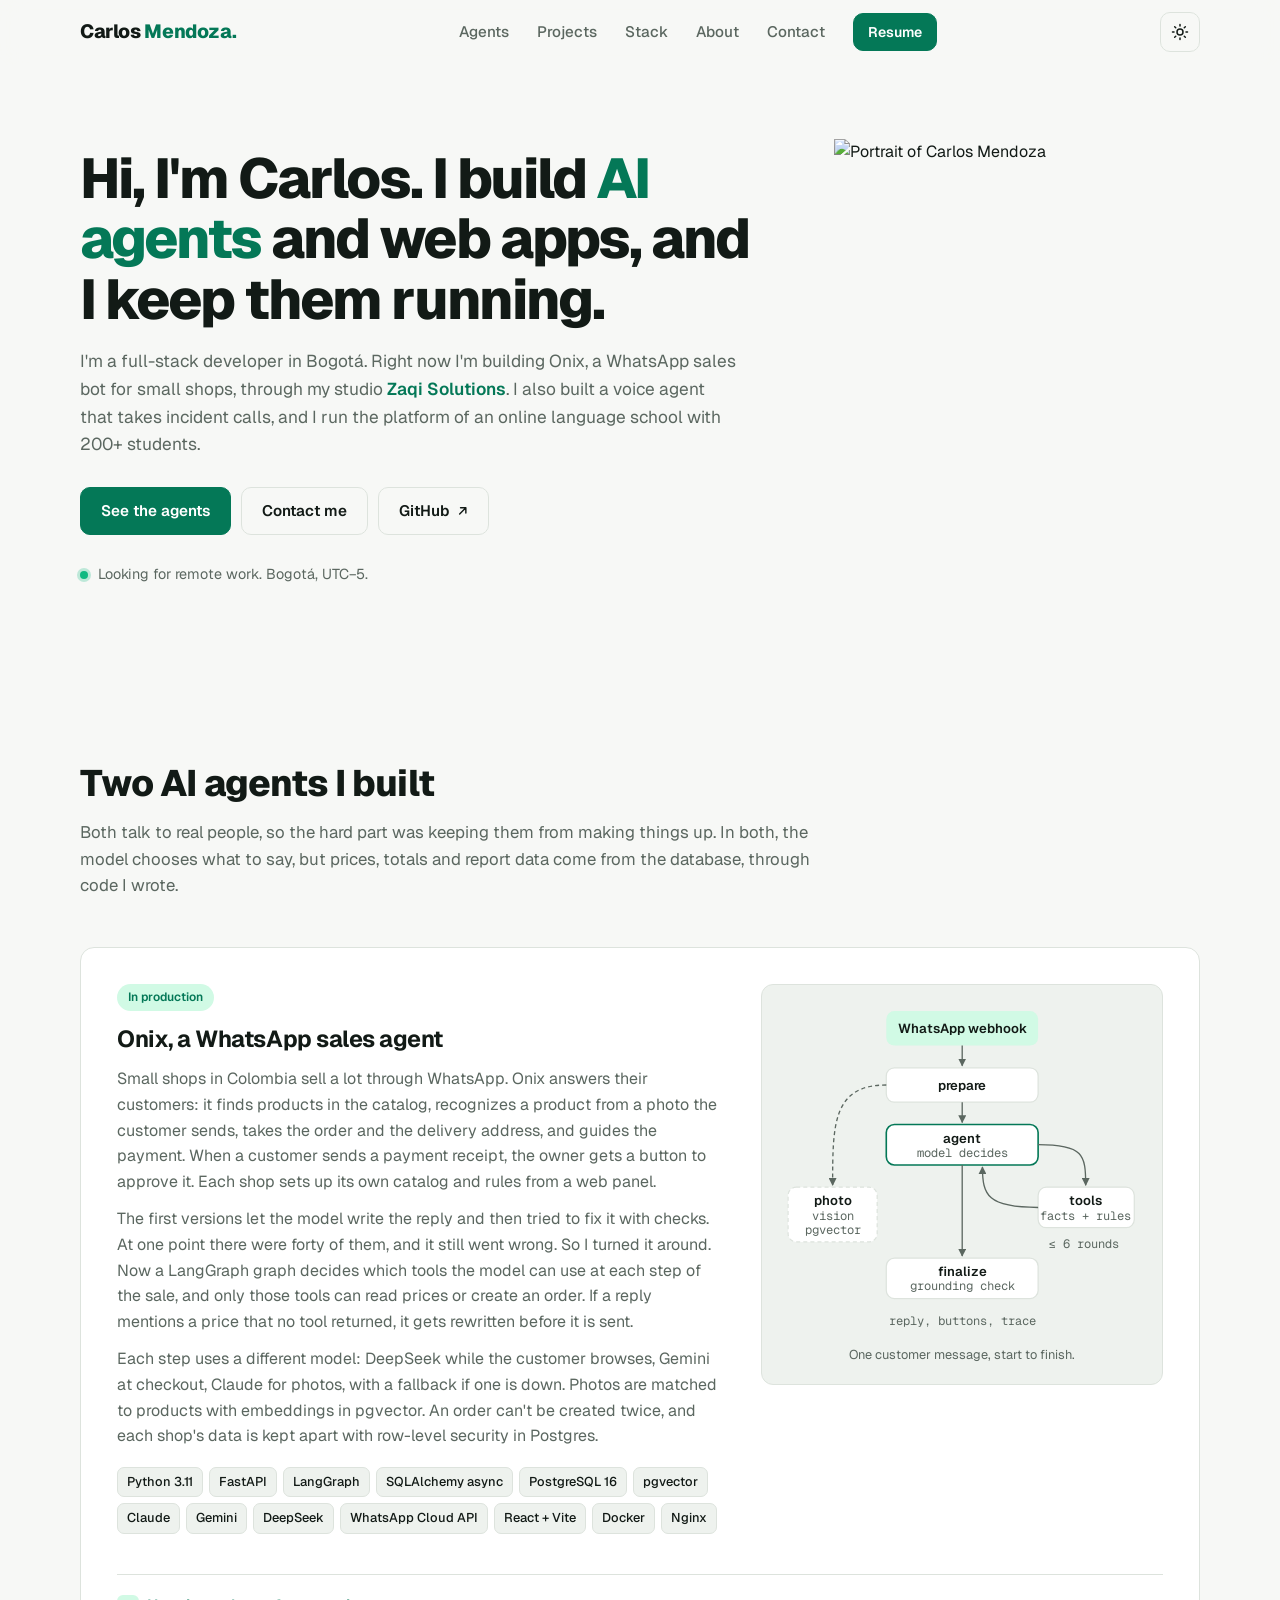
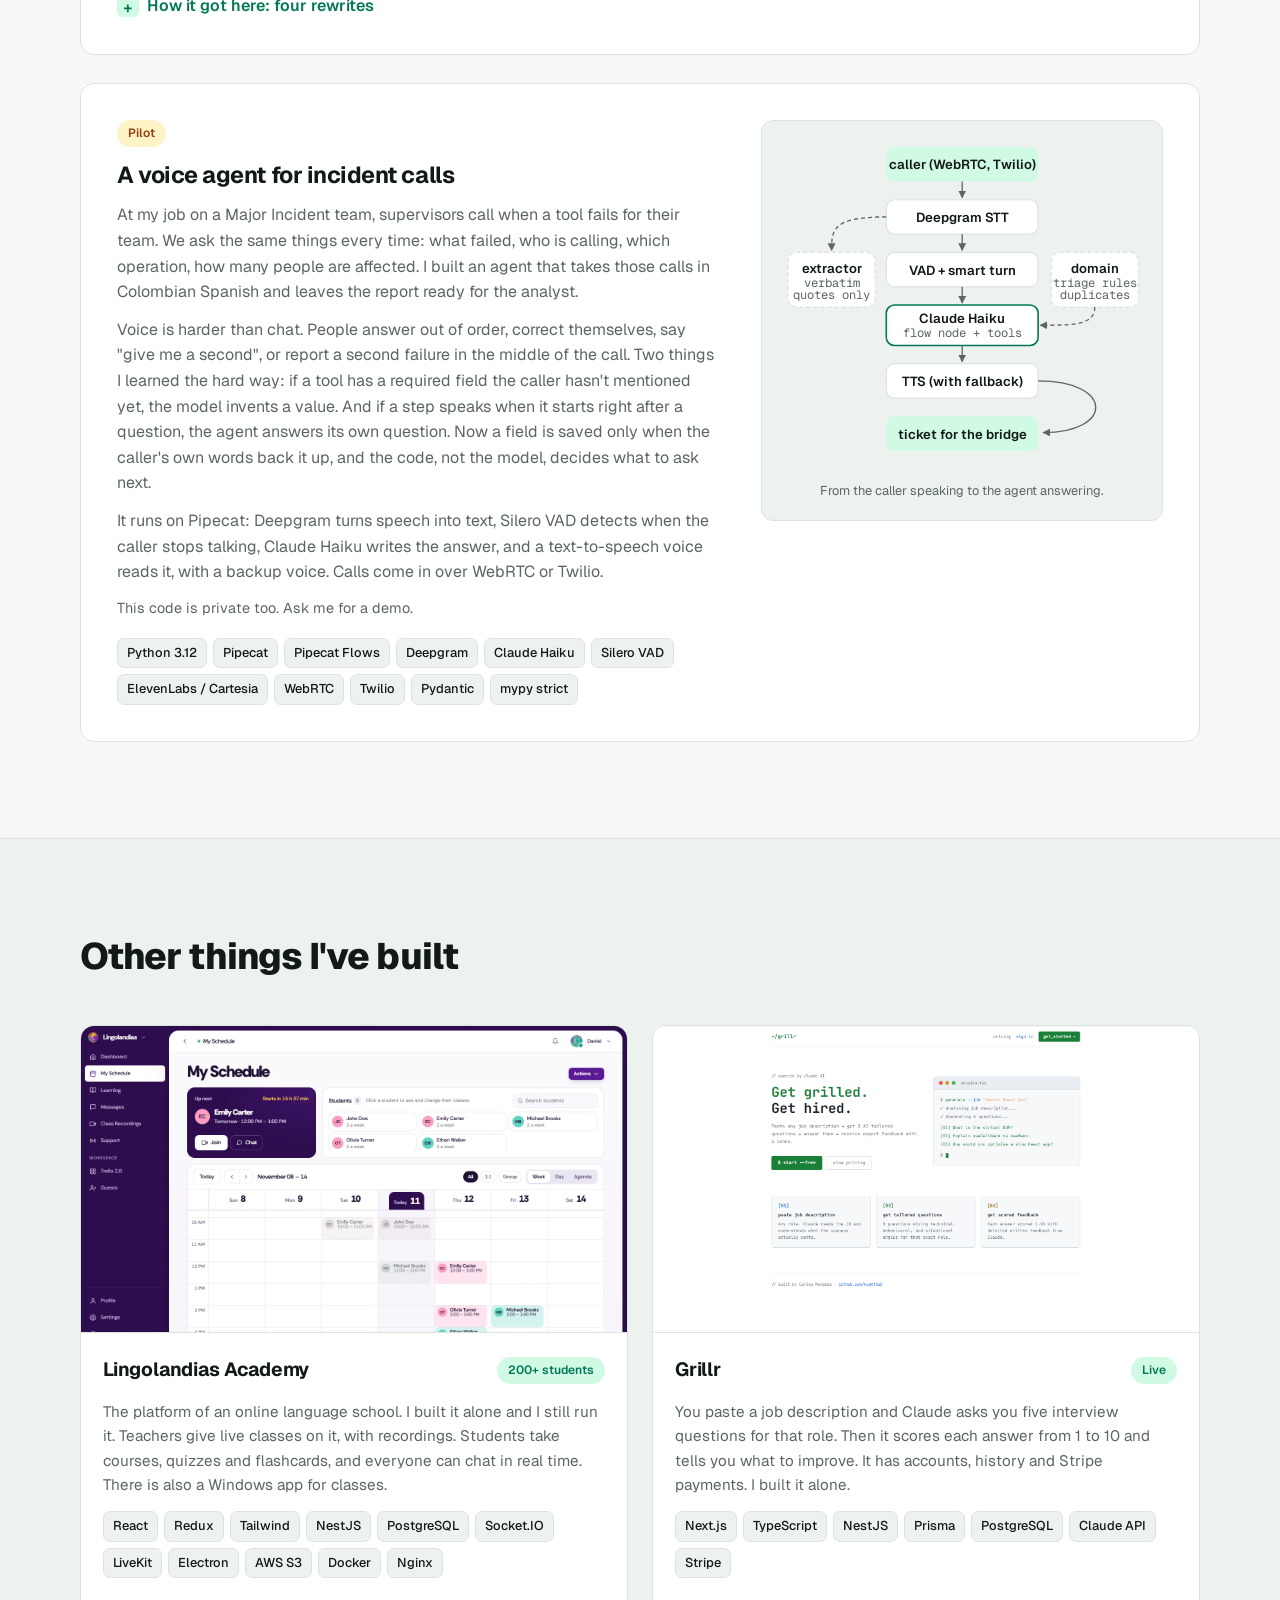
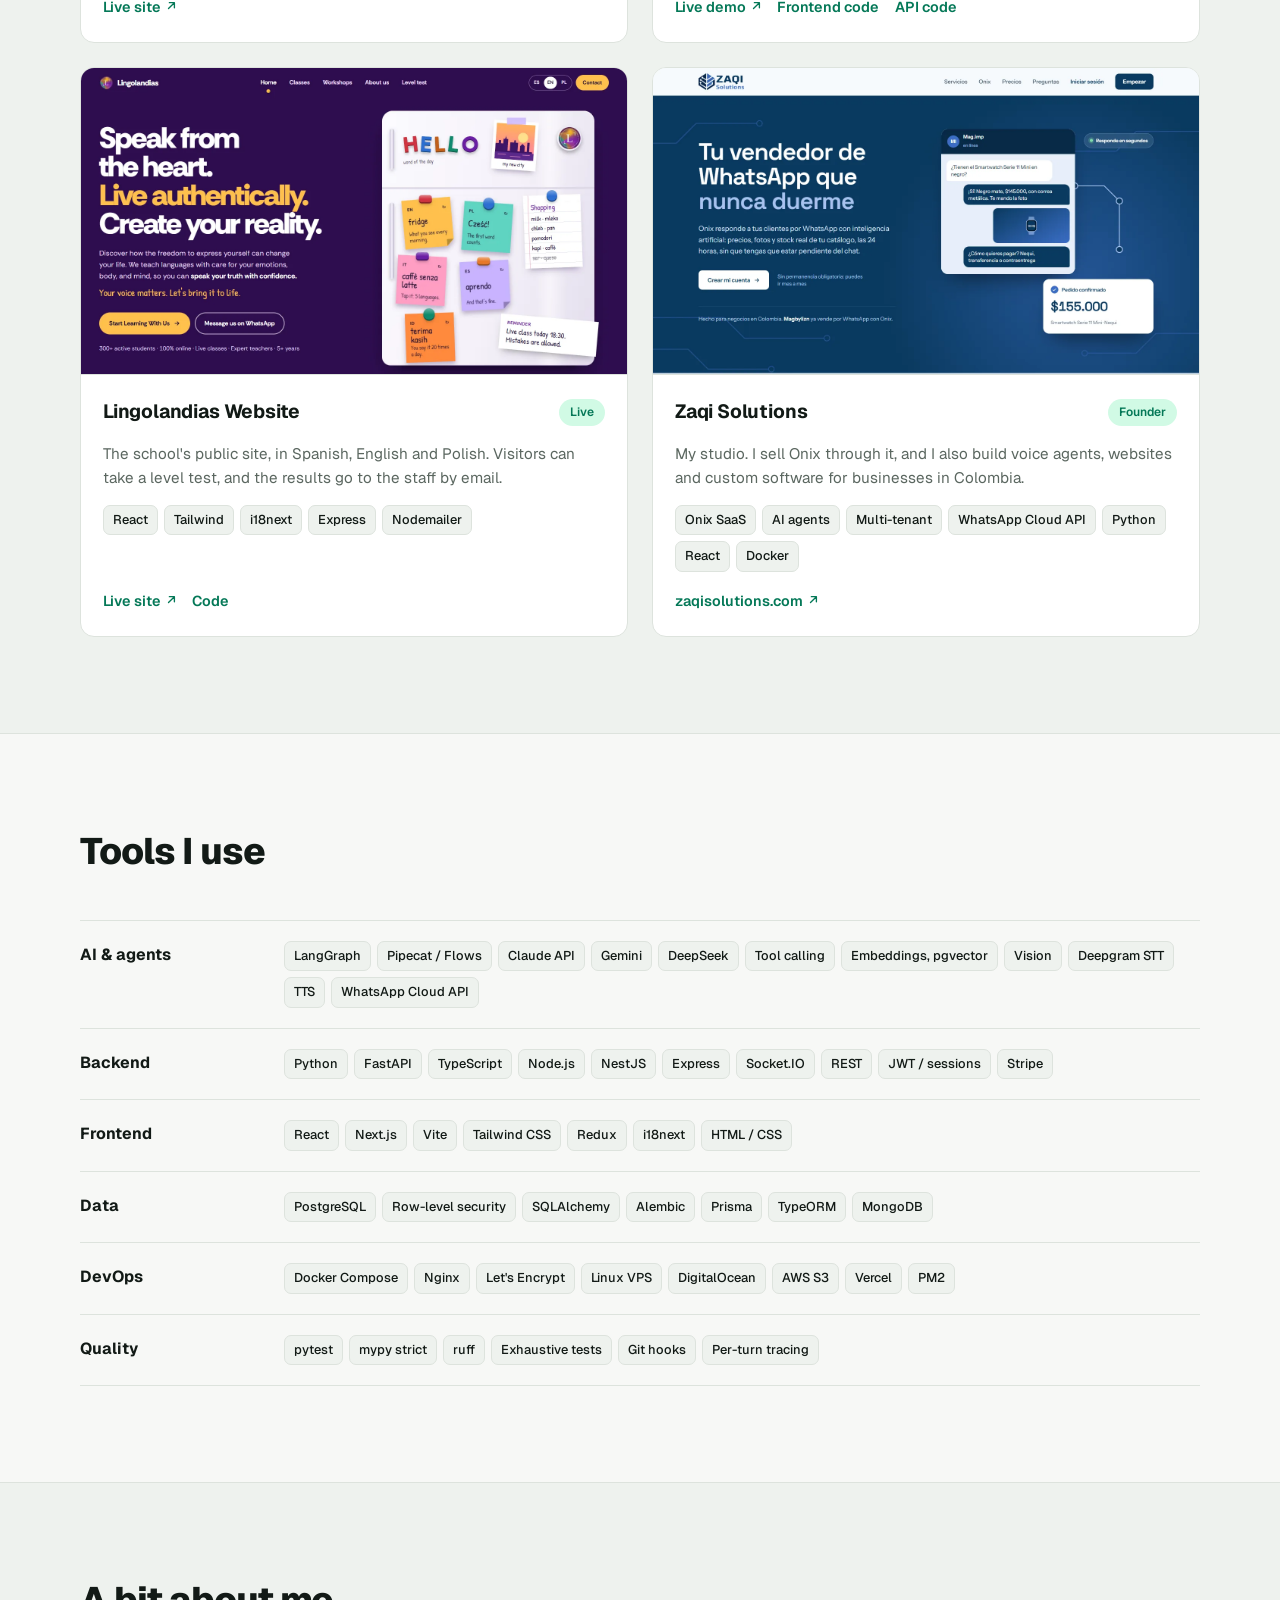
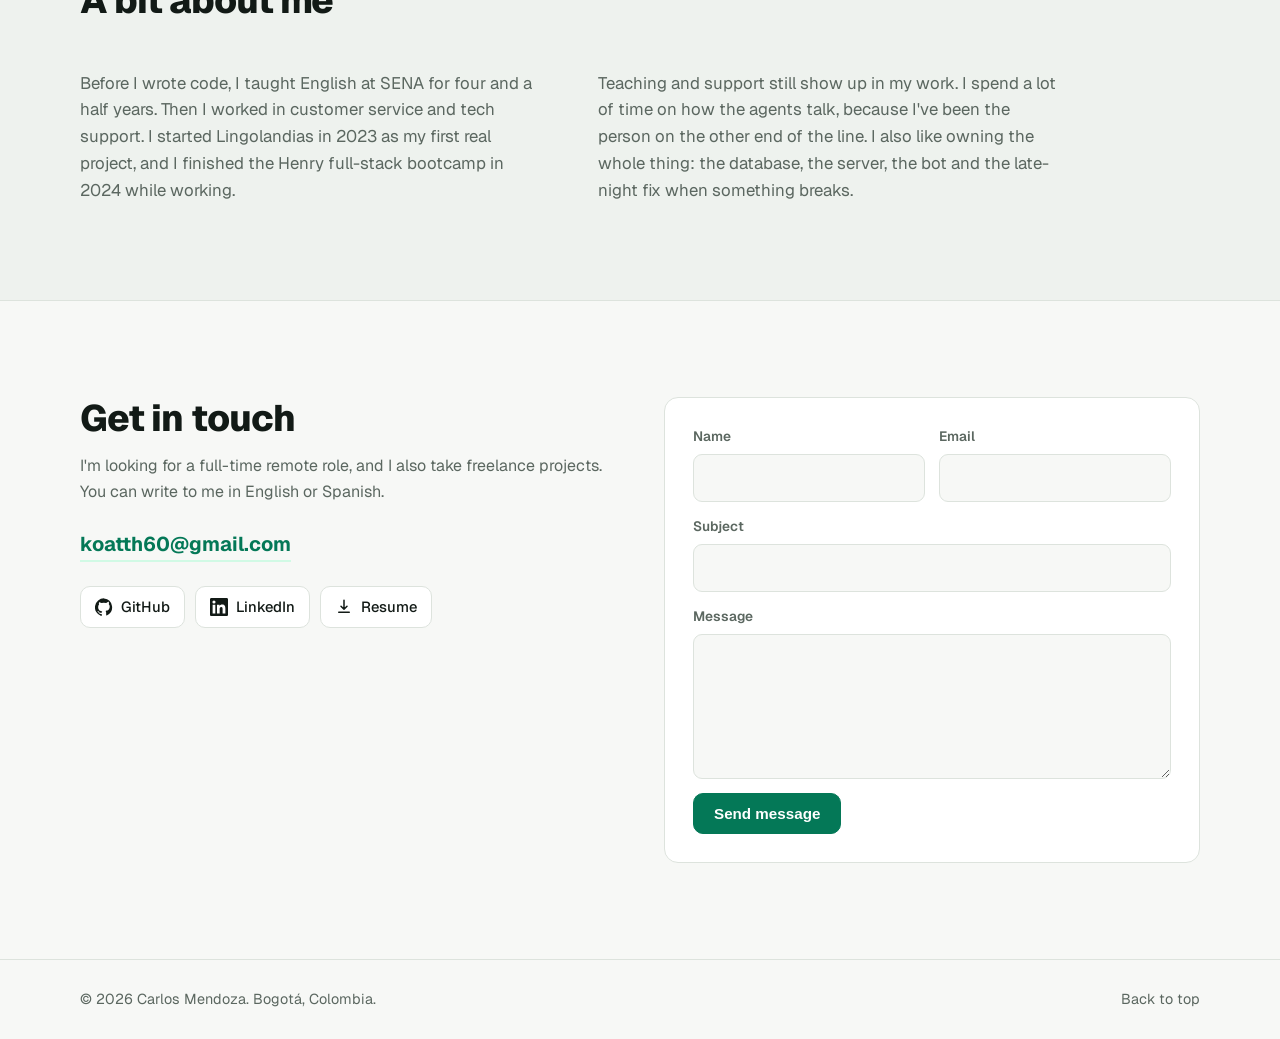
==== commit 7a970197: "Rewrite site copy in a plainer first-person voice Replace slogan-style headings, bold-led bullet lis" ====
--- a/index.html
+++ b/index.html
@@ -3,12 +3,9 @@
   <head>
     <meta charset="UTF-8" />
     <meta name="viewport" content="width=device-width, initial-scale=1.0" />
-    <title>Carlos Mendoza — Full-Stack &amp; AI Agents Developer</title>
-    <meta
-      name="description"
-      content="Carlos Mendoza — full-stack developer in Bogotá building production web platforms and AI agents: a WhatsApp sales agent (LangGraph, pgvector) and a real-time voice agent (Pipecat, Deepgram, Claude)."
-    />
-    <meta property="og:title" content="Carlos Mendoza — Full-Stack & AI Agents Developer" />
+    <title>Carlos Mendoza, full-stack developer</title>
+    <meta name="description" content="Carlos Mendoza, a full-stack developer in Bogotá. I build AI agents (a WhatsApp sales bot and a voice agent for incident calls) and web apps, and I keep them running." />
+    <meta property="og:title" content="Carlos Mendoza, full-stack developer" />
     <meta
       property="og:description"
       content="Production web platforms and AI agents: WhatsApp sales agent, real-time voice agent, a language-learning platform with 200+ active users."
@@ -40,13 +37,13 @@
 
     <header class="site-header">
       <nav class="container nav" aria-label="Main">
-        <a href="#top" class="logo" aria-label="Carlos Mendoza — home">Carlos <span>Mendoza.</span></a>
+        <a href="#top" class="logo" aria-label="Carlos Mendoza, home">Carlos <span>Mendoza.</span></a>
 
         <ul class="nav-menu" id="nav-menu">
-          <li><a href="#ai">AI Agents</a></li>
+          <li><a href="#ai">Agents</a></li>
           <li><a href="#projects">Projects</a></li>
           <li><a href="#stack">Stack</a></li>
-          <li><a href="#approach">Approach</a></li>
+          <li><a href="#approach">About</a></li>
           <li><a href="#contact">Contact</a></li>
           <li><a href="resume.pdf" download class="btn btn-small">Resume</a></li>
         </ul>
@@ -68,26 +65,24 @@
       <section class="hero" id="top">
         <div class="container hero-grid">
           <div class="hero-copy">
-            <h1>I build <em>AI agents</em> and full-stack platforms that run in production.</h1>
+            <h1>Hi, I'm Carlos. I build <em>AI agents</em> and web apps, and I keep them running.</h1>
             <p class="lead">
-              Full-stack developer and founder of <a class="inline-link" href="https://zaqisolutions.com" target="_blank" rel="noopener"><strong>Zaqi Solutions</strong></a>. I design the whole
-              system — database, backend, agent, UI, deploy — and I keep it running. Right now:
-              a multi-tenant <strong>WhatsApp sales agent</strong>, a real-time <strong>voice agent</strong>
-              for incident reporting, and a learning platform with <strong>200+ active users</strong>.
+              I'm a full-stack developer in Bogotá. Right now I'm building Onix, a WhatsApp sales bot for small shops,
+              through my studio <a class="inline-link" href="https://zaqisolutions.com" target="_blank" rel="noopener"><strong>Zaqi Solutions</strong></a>.
+              I also built a voice agent that takes incident calls, and I run the platform of an online language school
+              with 200+ students.
             </p>
             <div class="hero-cta">
-              <a href="#ai" class="btn">See the AI work</a>
-              <a href="#contact" class="btn btn-ghost">Hire me</a>
+              <a href="#ai" class="btn">See the agents</a>
+              <a href="#contact" class="btn btn-ghost">Contact me</a>
               <a href="https://github.com/koatth60" target="_blank" rel="noopener" class="btn btn-ghost">GitHub <svg class="i-ext" viewBox="0 0 12 12" aria-hidden="true"><path d="M4 2h6v6M10 2 3 9"/></svg></a>
             </div>
-            <p class="availability"><span class="dot" aria-hidden="true"></span> Open to remote roles · Bogotá, Colombia (UTC−5)</p>
+            <p class="availability"><span class="dot" aria-hidden="true"></span> Looking for remote work. Bogotá, UTC−5.</p>
           </div>
           <div class="hero-photo">
             <div class="photo-ring">
               <img src="assets/foto2.png" alt="Portrait of Carlos Mendoza" width="430" height="570" />
             </div>
-            <div class="floating-chip chip-a"><strong>LangGraph</strong> · pgvector</div>
-            <div class="floating-chip chip-b"><strong>Pipecat</strong> · Deepgram · Claude</div>
           </div>
         </div>
       </section>
@@ -96,34 +91,35 @@
       <section class="section" id="ai">
         <div class="container">
           <header class="section-head">
-            <h2>Agents that talk to real customers — and can't make up the facts.</h2>
+            <h2>Two AI agents I built</h2>
             <p>
-              Both agents follow the same rule: <strong>the model drives the conversation, the code owns the facts.</strong>
-              Prices, stock, totals and report fields come from the database and validated tools, never from the model's imagination.
+              Both talk to real people, so the hard part was keeping them from making things up. In both, the model chooses
+              what to say, but prices, totals and report data come from the database, through code I wrote.
             </p>
           </header>
 
           <!-- ONIX -->
           <article class="feature" aria-labelledby="onix-title">
             <div class="feature-body">
-              <div class="feature-tags">
-                <span class="badge badge-live">In production</span>
-                <span class="badge">Private repo · walkthrough on request</span>
-              </div>
-              <h3 id="onix-title">Onix — WhatsApp AI sales agent <span class="muted">(multi-tenant SaaS)</span></h3>
-              <p>
-                A sales assistant for shops on WhatsApp. It answers catalog questions, <strong>recognizes products from customer photos</strong>,
-                recommends, takes the order, collects delivery data, shows an exact summary with confirm buttons and guides the payment.
-                Each business has its own number, catalog, rules and personality, managed from a React panel with a built-in CRM.
-              </p>
-              <ul class="checks">
-                <li><strong>LangGraph state machine</strong> with stage-scoped tools; illegal stage jumps are rejected in code.</li>
-                <li><strong>Model routing per stage:</strong> DeepSeek for discovery, Gemini for checkout, Claude for vision and the premium tier — each with automatic fallback.</li>
-                <li><strong>Photo → vision → embedding → pgvector top-3</strong> product match, with keyword fallback.</li>
-                <li><strong>Grounding check:</strong> if a reply quotes a price no tool returned, the model rewrites it.</li>
-                <li><strong>Idempotent orders</strong> with checkout fingerprint and atomic stock decrement; Postgres <strong>row-level security</strong> per tenant.</li>
-                <li>Webhook signature check, message de-duplication, 2.5 s debounce per chat, human hand-off and owner approval of payment receipts.</li>
-              </ul>
+              <div class="feature-tags"><span class="badge badge-live">In production</span></div>
+              <h3 id="onix-title">Onix, a WhatsApp sales agent</h3>
+              <p>
+                Small shops in Colombia sell a lot through WhatsApp. Onix answers their customers: it finds products in the
+                catalog, recognizes a product from a photo the customer sends, takes the order and the delivery address, and
+                guides the payment. When a customer sends a payment receipt, the owner gets a button to approve it. Each shop
+                sets up its own catalog and rules from a web panel.
+              </p>
+              <p>
+                The first versions let the model write the reply and then tried to fix it with checks. At one point there were
+                forty of them, and it still went wrong. So I turned it around. Now a LangGraph graph decides which tools the
+                model can use at each step of the sale, and only those tools can read prices or create an order. If a reply
+                mentions a price that no tool returned, it gets rewritten before it is sent.
+              </p>
+              <p>
+                Each step uses a different model: DeepSeek while the customer browses, Gemini at checkout, Claude for photos,
+                with a fallback if one is down. Photos are matched to products with embeddings in pgvector. An order can't be
+                created twice, and each shop's data is kept apart with row-level security in Postgres.
+              </p>
               <ul class="chips" aria-label="Onix stack">
                 <li>Python 3.11</li><li>FastAPI</li><li>LangGraph</li><li>SQLAlchemy async</li><li>PostgreSQL 16</li><li>pgvector</li>
                 <li>Claude</li><li>Gemini</li><li>DeepSeek</li><li>WhatsApp Cloud API</li><li>React + Vite</li><li>Docker</li><li>Nginx</li>
@@ -149,46 +145,47 @@
                 <text x="300" y="242" class="d-s">≤ 6 rounds</text>
                 <line x1="180" y1="160" x2="180" y2="250" class="d-line" marker-end="url(#arr)" />
                 <rect x="105" y="252" width="150" height="40" rx="8" class="d-box" /><text x="180" y="270" class="d-t">finalize</text><text x="180" y="284" class="d-s">grounding check</text>
-                <rect x="8" y="182" width="88" height="40" rx="8" class="d-box d-dashed" /><text x="52" y="200" class="d-t">photo</text><text x="52" y="214" class="d-s">vision · pgvector</text>
+                <rect x="8" y="182" width="88" height="54" rx="8" class="d-box d-dashed" /><text x="52" y="200" class="d-t">photo</text><text x="52" y="214" class="d-s">vision</text><text x="52" y="228" class="d-s">pgvector</text>
                 <path d="M105 81 C52 81 52 120 52 180" class="d-line d-dash" marker-end="url(#arr)" />
-                <text x="180" y="318" class="d-s">reply · buttons · trace row</text>
+                <text x="180" y="318" class="d-s">reply, buttons, trace</text>
               </svg>
-              <figcaption>One customer turn = one LangGraph run.</figcaption>
+              <figcaption>One customer message, start to finish.</figcaption>
             </figure>
 
             <details class="evolution">
-              <summary>How Onix evolved: 4 versions, each built on measured production data</summary>
+              <summary>How it got here: four rewrites</summary>
               <ol class="timeline">
-                <li><span class="mono">v1 · Node + Express + Prisma</span> First SaaS: DeepSeek with tool calling, S3 media, admin panel and CRM. Shipped to paying shops.</li>
-                <li><span class="mono">OMIX 2.0</span> The server executes every effect; the model only writes the text.</li>
-                <li><span class="mono">ONNIX 3.0 · TypeScript</span> Requirements measured on 14 days of production (76 conversations, 589 turns, 37 orders). A pure decision function covered by an <strong>exhaustive sweep of 10,000+ input combinations</strong>; 165 tests run in under a second with no model calls. Order invariants enforced by Postgres <span class="mono">CHECK</span> constraints and triggers.</li>
-                <li><span class="mono">Onix agent · Python + LangGraph</span> Current version: tool-calling agent with stage guards, multi-model routing, vision and pgvector.</li>
+                <li><span class="mono">Version 1: Node, Express, Prisma</span> DeepSeek with tool calling, an admin panel and a CRM. Real shops used it.</li>
+                <li><span class="mono">OMIX 2.0</span> I moved every action to the server. The model only wrote the text.</li>
+                <li><span class="mono">ONNIX 3.0: TypeScript</span> I took 14 days of real conversations (76 chats, 589 messages, 37 orders) and rebuilt the logic as one pure function. A test tries more than 10,000 combinations of inputs and runs in under a second.</li>
+                <li><span class="mono">Current: Python and LangGraph</span> Back to a tool-calling agent, but now each step of the sale limits what the model can do.</li>
               </ol>
+              <p class="note">The code is private because it runs a business. I'm happy to walk through it on a call.</p>
             </details>
           </article>
 
           <!-- VOICE AGENT -->
           <article class="feature feature-alt" aria-labelledby="voice-title">
             <div class="feature-body">
-              <div class="feature-tags">
-                <span class="badge badge-pilot">Enterprise pilot</span>
-                <span class="badge">Private repo · walkthrough on request</span>
-              </div>
-              <h3 id="voice-title">Real-time voice agent for Major Incident reporting</h3>
-              <p>
-                A phone agent that replaces a human analyst on the Major Incident Management line of a large contact-center company.
-                Supervisors call to report a technical failure; the agent runs the <strong>triage</strong> (is it a major incident?),
-                takes the full report in natural Colombian Spanish, and leaves the ticket ready for the incident bridge.
-                Built to survive people who go off-script: answers out of order, corrections, "give me a second", a second failure mid-call.
-              </p>
-              <ul class="checks">
-                <li><strong>Streaming voice pipeline</strong> on Pipecat: WebRTC or Twilio → Deepgram STT with catalog key-terms → Silero VAD + smart-turn → Claude Haiku → TTS with fallback.</li>
-                <li><strong>Two conversation engines</strong> compared on real calls: single agent with state block vs. a <strong>Pipecat Flows</strong> graph with small, stage-scoped tools.</li>
-                <li><strong>Evidence-based extraction:</strong> a field is stored only if its verbatim quote exists in what the caller said — nothing invented, nothing misheard saved as fact.</li>
-                <li>Never asks twice: the next node is computed from data after every tool and every user turn.</li>
-                <li>Fuzzy catalog matching over 1,500 names in ~4 ms, keeping the prompt size constant so the prompt cache survives catalog edits.</li>
-                <li>Web admin panel to edit catalog, key-terms and agent settings without a redeploy. Strict <span class="mono">mypy</span>, <span class="mono">ruff</span> and <span class="mono">pytest</span> on every commit.</li>
-              </ul>
+              <div class="feature-tags"><span class="badge badge-pilot">Pilot</span></div>
+              <h3 id="voice-title">A voice agent for incident calls</h3>
+              <p>
+                At my job on a Major Incident team, supervisors call when a tool fails for their team. We ask the same things
+                every time: what failed, who is calling, which operation, how many people are affected. I built an agent that
+                takes those calls in Colombian Spanish and leaves the report ready for the analyst.
+              </p>
+              <p>
+                Voice is harder than chat. People answer out of order, correct themselves, say "give me a second", or report a
+                second failure in the middle of the call. Two things I learned the hard way: if a tool has a required field the
+                caller hasn't mentioned yet, the model invents a value. And if a step speaks when it starts right after a question,
+                the agent answers its own question. Now a field is saved only when the caller's own words back it up, and the code,
+                not the model, decides what to ask next.
+              </p>
+              <p>
+                It runs on Pipecat: Deepgram turns speech into text, Silero VAD detects when the caller stops talking, Claude Haiku
+                writes the answer, and a text-to-speech voice reads it, with a backup voice. Calls come in over WebRTC or Twilio.
+              </p>
+              <p class="note">This code is private too. Ask me for a demo.</p>
               <ul class="chips" aria-label="Voice agent stack">
                 <li>Python 3.12</li><li>Pipecat</li><li>Pipecat Flows</li><li>Deepgram</li><li>Claude Haiku</li><li>Silero VAD</li>
                 <li>ElevenLabs / Cartesia</li><li>WebRTC</li><li>Twilio</li><li>Pydantic</li><li>mypy strict</li>
@@ -198,7 +195,7 @@
             <figure class="diagram" aria-label="Voice pipeline diagram">
               <svg viewBox="0 0 360 330" role="img" aria-labelledby="voice-svg-title">
                 <title id="voice-svg-title">Voice pipeline: caller, speech to text, turn detection, LLM, text to speech</title>
-                <rect x="105" y="8" width="150" height="34" rx="8" class="d-box d-accent" /><text x="180" y="30" class="d-t">caller · WebRTC / Twilio</text>
+                <rect x="105" y="8" width="150" height="34" rx="8" class="d-box d-accent" /><text x="180" y="30" class="d-t">caller (WebRTC, Twilio)</text>
                 <line x1="180" y1="42" x2="180" y2="58" class="d-line" marker-end="url(#arr)" />
                 <rect x="105" y="60" width="150" height="34" rx="8" class="d-box" /><text x="180" y="82" class="d-t">Deepgram STT</text>
                 <line x1="180" y1="94" x2="180" y2="110" class="d-line" marker-end="url(#arr)" />
@@ -214,7 +211,7 @@
                 <path d="M255 239 C330 239 330 290 260 290" class="d-line" marker-end="url(#arr)" />
                 <rect x="105" y="274" width="150" height="34" rx="8" class="d-box d-accent" /><text x="180" y="296" class="d-t">ticket for the bridge</text>
               </svg>
-              <figcaption>Streaming pipeline; business rules live in code, not in the prompt.</figcaption>
+              <figcaption>From the caller speaking to the agent answering.</figcaption>
             </figure>
           </article>
         </div>
@@ -224,7 +221,7 @@
       <section class="section section-tint" id="projects">
         <div class="container">
           <header class="section-head">
-            <h2>Full-stack products, live and used.</h2>
+            <h2>Other things I've built</h2>
           </header>
 
           <div class="cards">
@@ -233,11 +230,11 @@
                 <img src="assets/lingo-academy.webp" alt="Lingolandias Academy teacher schedule with weekly classes" loading="lazy" width="1440" height="900" />
               </a>
               <div class="card-body">
-                <div class="card-top"><h3>Lingolandias Academy</h3><span class="badge badge-live">Live · 200+ users</span></div>
+                <div class="card-top"><h3>Lingolandias Academy</h3><span class="badge badge-live">200+ students</span></div>
                 <p>
-                  Learning platform for an online language school, <strong>built and run solo</strong>. Live one-on-one and group classes
-                  on LiveKit with recordings, a built-in LMS (courses, assessments, flashcards), real-time chat, class scheduling,
-                  role-based access for admins, teachers and students, and a Windows desktop app for classes.
+                  The platform of an online language school. I built it alone and I still run it. Teachers give live classes on it,
+                  with recordings. Students take courses, quizzes and flashcards, and everyone can chat in real time. There is also a
+                  Windows app for classes.
                 </p>
                 <ul class="chips"><li>React</li><li>Redux</li><li>Tailwind</li><li>NestJS</li><li>PostgreSQL</li><li>Socket.IO</li><li>LiveKit</li><li>Electron</li><li>AWS S3</li><li>Docker</li><li>Nginx</li></ul>
                 <div class="card-links"><a href="https://lingolandias.com" target="_blank" rel="noopener">Live site <svg class="i-ext" viewBox="0 0 12 12" aria-hidden="true"><path d="M4 2h6v6M10 2 3 9"/></svg></a></div>
@@ -251,8 +248,8 @@
               <div class="card-body">
                 <div class="card-top"><h3>Grillr</h3><span class="badge badge-live">Live</span></div>
                 <p>
-                  AI mock-interview SaaS. Paste a job description, get 5 tailored questions generated by Claude, answer them and get
-                  a 1–10 score with written feedback. Session history, auth and Stripe billing. Built solo.
+                  You paste a job description and Claude asks you five interview questions for that role. Then it scores each answer
+                  from 1 to 10 and tells you what to improve. It has accounts, history and Stripe payments. I built it alone.
                 </p>
                 <ul class="chips"><li>Next.js</li><li>TypeScript</li><li>NestJS</li><li>Prisma</li><li>PostgreSQL</li><li>Claude API</li><li>Stripe</li></ul>
                 <div class="card-links">
@@ -270,8 +267,8 @@
               <div class="card-body">
                 <div class="card-top"><h3>Lingolandias Website</h3><span class="badge badge-live">Live</span></div>
                 <p>
-                  Public site for the school in Spanish, English and Polish, with an interactive language-level quiz whose results
-                  and contact messages are emailed to the staff.
+                  The school's public site, in Spanish, English and Polish. Visitors can take a level test, and the results go to the
+                  staff by email.
                 </p>
                 <ul class="chips"><li>React</li><li>Tailwind</li><li>i18next</li><li>Express</li><li>Nodemailer</li></ul>
                 <div class="card-links">
@@ -285,10 +282,10 @@
                 <img src="assets/zaqi.webp" alt="Zaqi Solutions website presenting Onix, the WhatsApp sales agent" loading="lazy" width="1440" height="900" />
               </a>
               <div class="card-body">
-                <div class="card-top"><h3>Zaqi Solutions</h3><span class="badge badge-live">Founder · Live</span></div>
+                <div class="card-top"><h3>Zaqi Solutions</h3><span class="badge badge-live">Founder</span></div>
                 <p>
-                  The software studio I founded. It sells <strong>Onix</strong>, the WhatsApp AI sales agent, plus voice agents for help desks,
-                  websites and custom software for businesses in Colombia. I build its products and run the infrastructure.
+                  My studio. I sell Onix through it, and I also build voice agents, websites and custom software for businesses in
+                  Colombia.
                 </p>
                 <ul class="chips"><li>Onix SaaS</li><li>AI agents</li><li>Multi-tenant</li><li>WhatsApp Cloud API</li><li>Python</li><li>React</li><li>Docker</li></ul>
                 <div class="card-links"><a href="https://zaqisolutions.com" target="_blank" rel="noopener">zaqisolutions.com <svg class="i-ext" viewBox="0 0 12 12" aria-hidden="true"><path d="M4 2h6v6M10 2 3 9"/></svg></a></div>
@@ -302,12 +299,12 @@
       <section class="section" id="stack">
         <div class="container">
           <header class="section-head">
-            <h2>What I use to ship.</h2>
+            <h2>Tools I use</h2>
           </header>
           <div class="stack-grid">
             <div class="stack-col">
               <h3>AI &amp; agents</h3>
-              <ul class="chips"><li>LangGraph</li><li>Pipecat / Flows</li><li>Claude API</li><li>Gemini</li><li>DeepSeek</li><li>Tool calling</li><li>Embeddings · pgvector</li><li>Vision</li><li>Deepgram STT</li><li>TTS</li><li>WhatsApp Cloud API</li></ul>
+              <ul class="chips"><li>LangGraph</li><li>Pipecat / Flows</li><li>Claude API</li><li>Gemini</li><li>DeepSeek</li><li>Tool calling</li><li>Embeddings, pgvector</li><li>Vision</li><li>Deepgram STT</li><li>TTS</li><li>WhatsApp Cloud API</li></ul>
             </div>
             <div class="stack-col">
               <h3>Backend</h3>
@@ -337,25 +334,19 @@
       <section class="section section-tint" id="approach">
         <div class="container">
           <header class="section-head">
-            <h2>Principles I learned shipping agents to real users.</h2>
+            <h2>A bit about me</h2>
           </header>
-          <div class="principles">
-            <div class="principle">
-              <h3>The model drafts, the code decides</h3>
-              <p>Facts, totals and state changes go through validated tools and database constraints. The LLM writes the words, not the truth.</p>
-            </div>
-            <div class="principle">
-              <h3>Measure on real conversations</h3>
-              <p>Every turn writes a trace: tools, model, tokens, latency. Redesigns start from production data, not from guesses.</p>
-            </div>
-            <div class="principle">
-              <h3>Tests that run in a second</h3>
-              <p>Decision logic is pure and tested without network, database or model calls — so it runs on every commit.</p>
-            </div>
-            <div class="principle">
-              <h3>Own it end to end</h3>
-              <p>From the schema to the Nginx config to the 2 a.m. fix. I've built platforms solo and kept them running for real users.</p>
-            </div>
+          <div class="about">
+            <p>
+              Before I wrote code, I taught English at SENA for four and a half years. Then I worked in customer service and
+              tech support. I started Lingolandias in 2023 as my first real project, and I finished the Henry full-stack bootcamp
+              in 2024 while working.
+            </p>
+            <p>
+              Teaching and support still show up in my work. I spend a lot of time on how the agents talk, because I've been the
+              person on the other end of the line. I also like owning the whole thing: the database, the server, the bot and the
+              late-night fix when something breaks.
+            </p>
           </div>
         </div>
       </section>
@@ -364,8 +355,8 @@
       <section class="section" id="contact">
         <div class="container contact-grid">
           <div class="contact-info">
-            <h2>Let's build something that works in production.</h2>
-            <p>Open to full-time remote roles and freelance projects — especially AI agents, conversational products and full-stack platforms.</p>
+            <h2>Get in touch</h2>
+            <p>I'm looking for a full-time remote role, and I also take freelance projects. You can write to me in English or Spanish.</p>
             <a class="contact-mail" href="mailto:koatth60@gmail.com">koatth60@gmail.com</a>
             <ul class="socials">
               <li><a href="https://github.com/koatth60" target="_blank" rel="noopener" aria-label="GitHub">
@@ -399,7 +390,7 @@
 
     <footer class="site-footer">
       <div class="container footer-row">
-        <p>© <span id="year">2026</span> Carlos Mendoza · Bogotá, Colombia</p>
+        <p>© <span id="year">2026</span> Carlos Mendoza. Bogotá, Colombia.</p>
         <a href="#top">Back to top</a>
       </div>
     </footer>
--- a/styles.css
+++ b/styles.css
@@ -245,10 +245,6 @@
 .stack-col h3 { font-size: 1rem; }
 
 /* ===== Principles ===== */
-.principles { display: grid; grid-template-columns: repeat(2, 1fr); gap: 0 56px; }
-.principle { padding: 26px 0; border-top: 1px solid var(--border); }
-.principle h3 { font-size: 1.15rem; margin-bottom: 8px; line-height: 1.3; letter-spacing: -0.01em; }
-.principle p { color: var(--muted); font-size: 0.92rem; }
 
 /* ===== Contact ===== */
 .contact-grid { display: grid; grid-template-columns: 1fr 1fr; gap: 48px; align-items: start; }
@@ -285,8 +281,6 @@
 @media (max-width: 980px) {
   .feature { grid-template-columns: 1fr; padding: 26px; }
   .diagram { position: static; max-width: 420px; width: 100%; justify-self: center; }
-  .principles { display: grid; grid-template-columns: repeat(2, 1fr); gap: 0 56px; }
-  .stack-grid { display: grid; border-top: 1px solid var(--border); }
 }
 @media (max-width: 820px) {
   .hamburger { display: flex; }
@@ -308,7 +302,7 @@
   .section { padding: 72px 0; }
 }
 @media (max-width: 560px) {
-      .principles, .field-row { grid-template-columns: 1fr; }
+      .field-row { grid-template-columns: 1fr; }
   .stack-col { grid-template-columns: 1fr; gap: 10px; }
   .feature { padding: 20px; }
   .floating-chip { display: none; }
@@ -331,3 +325,11 @@
 html { accent-color: var(--accent); scrollbar-color: color-mix(in srgb, var(--muted) 45%, transparent) transparent; }
 input, textarea { caret-color: var(--accent); }
 a { text-underline-offset: 3px; }
+
+/* ===== About, notes ===== */
+.about { display: grid; grid-template-columns: 1fr 1fr; gap: 0 56px; max-width: 980px; }
+.about p { color: var(--muted); font-size: 1.05rem; }
+.feature-body > p + p { margin-top: 12px; }
+.note { margin-top: 14px; font-size: 0.9rem; color: var(--muted); }
+.feature-body .chips { margin-top: 18px; }
+@media (max-width: 820px) { .about { grid-template-columns: 1fr; gap: 14px; } }
